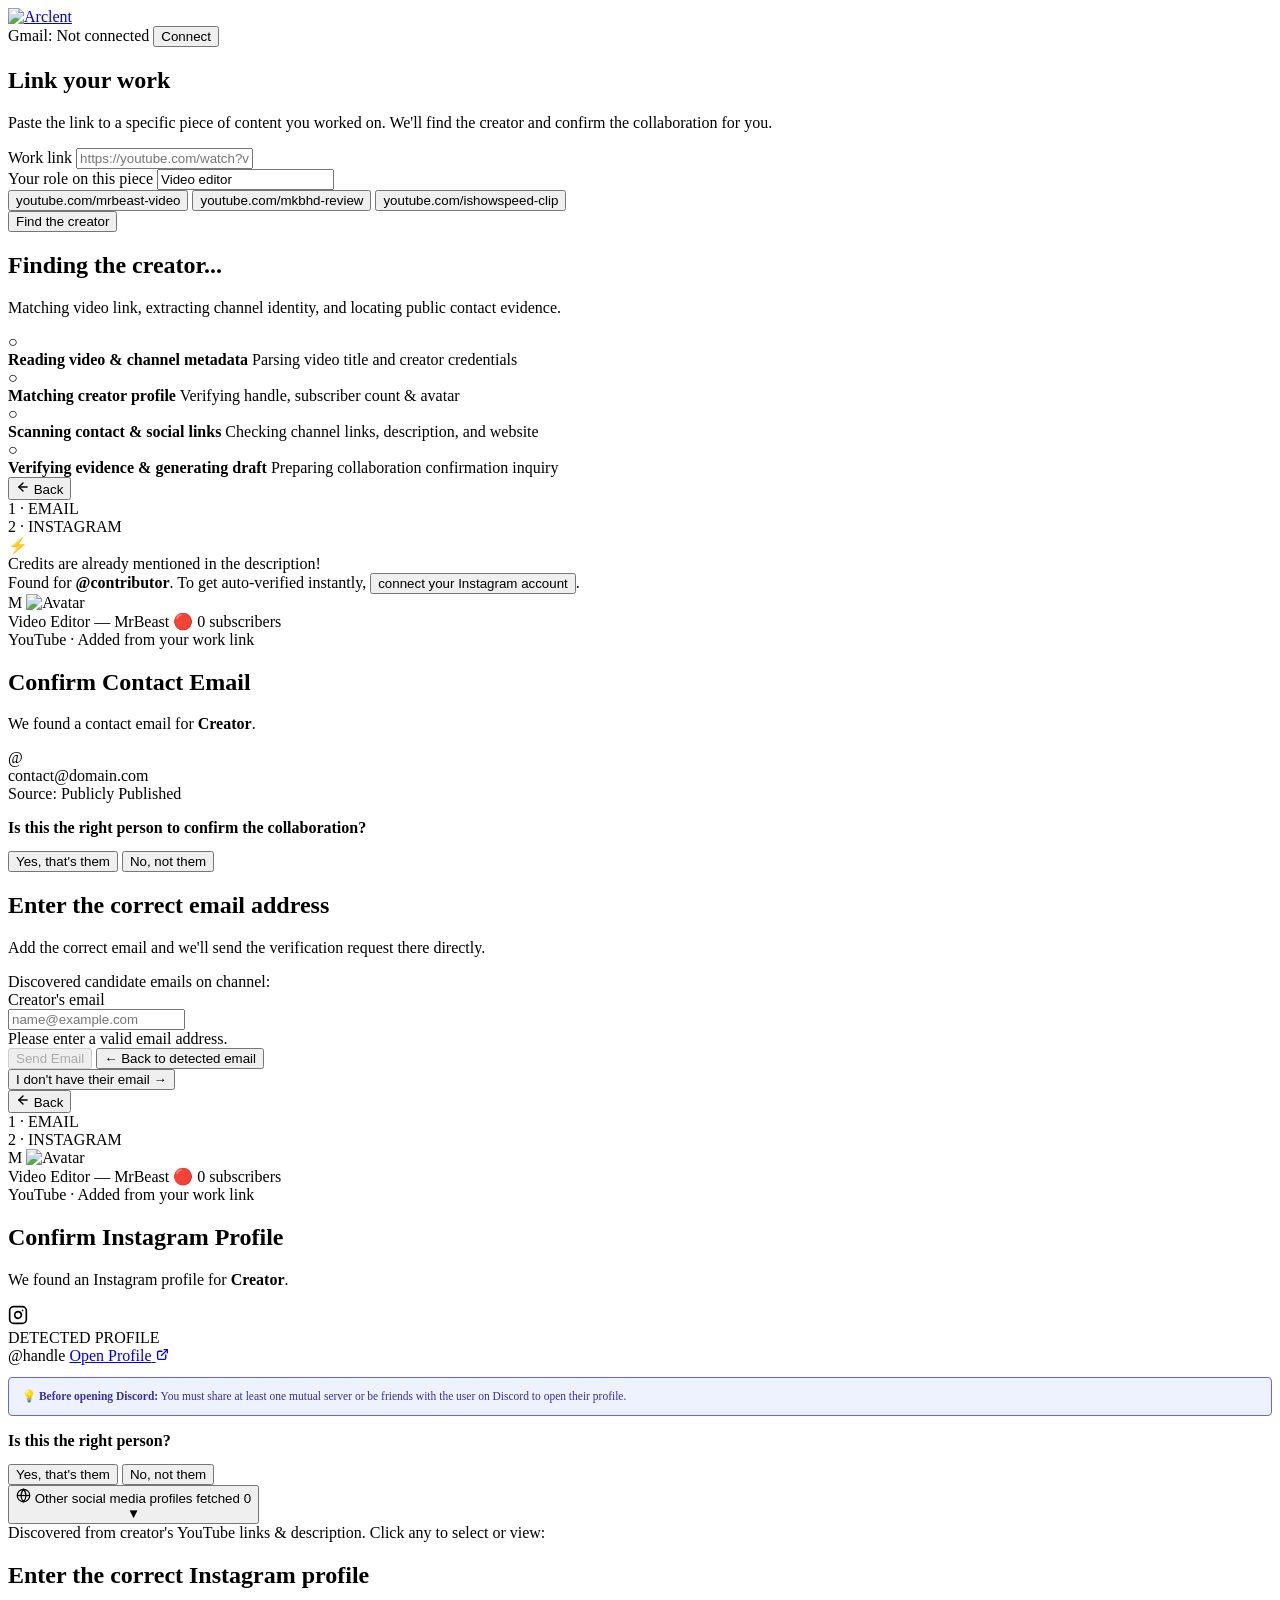
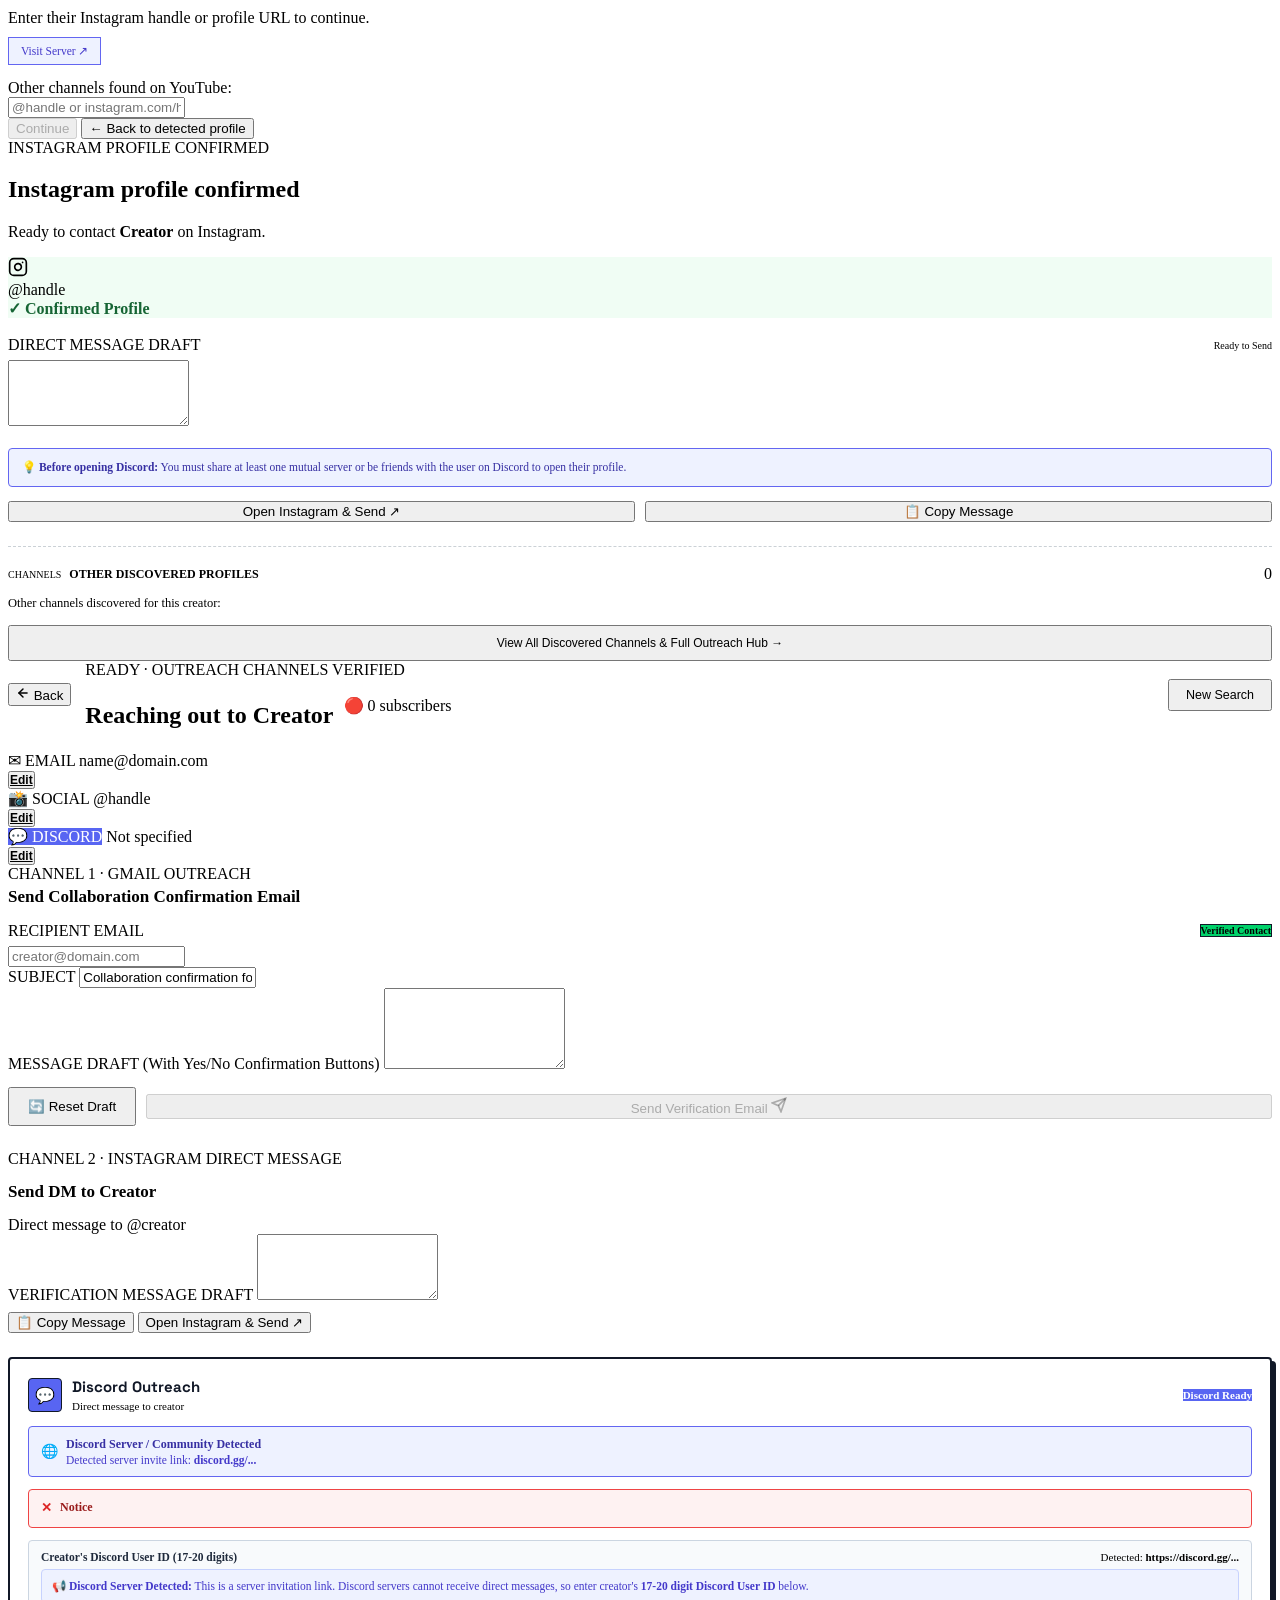
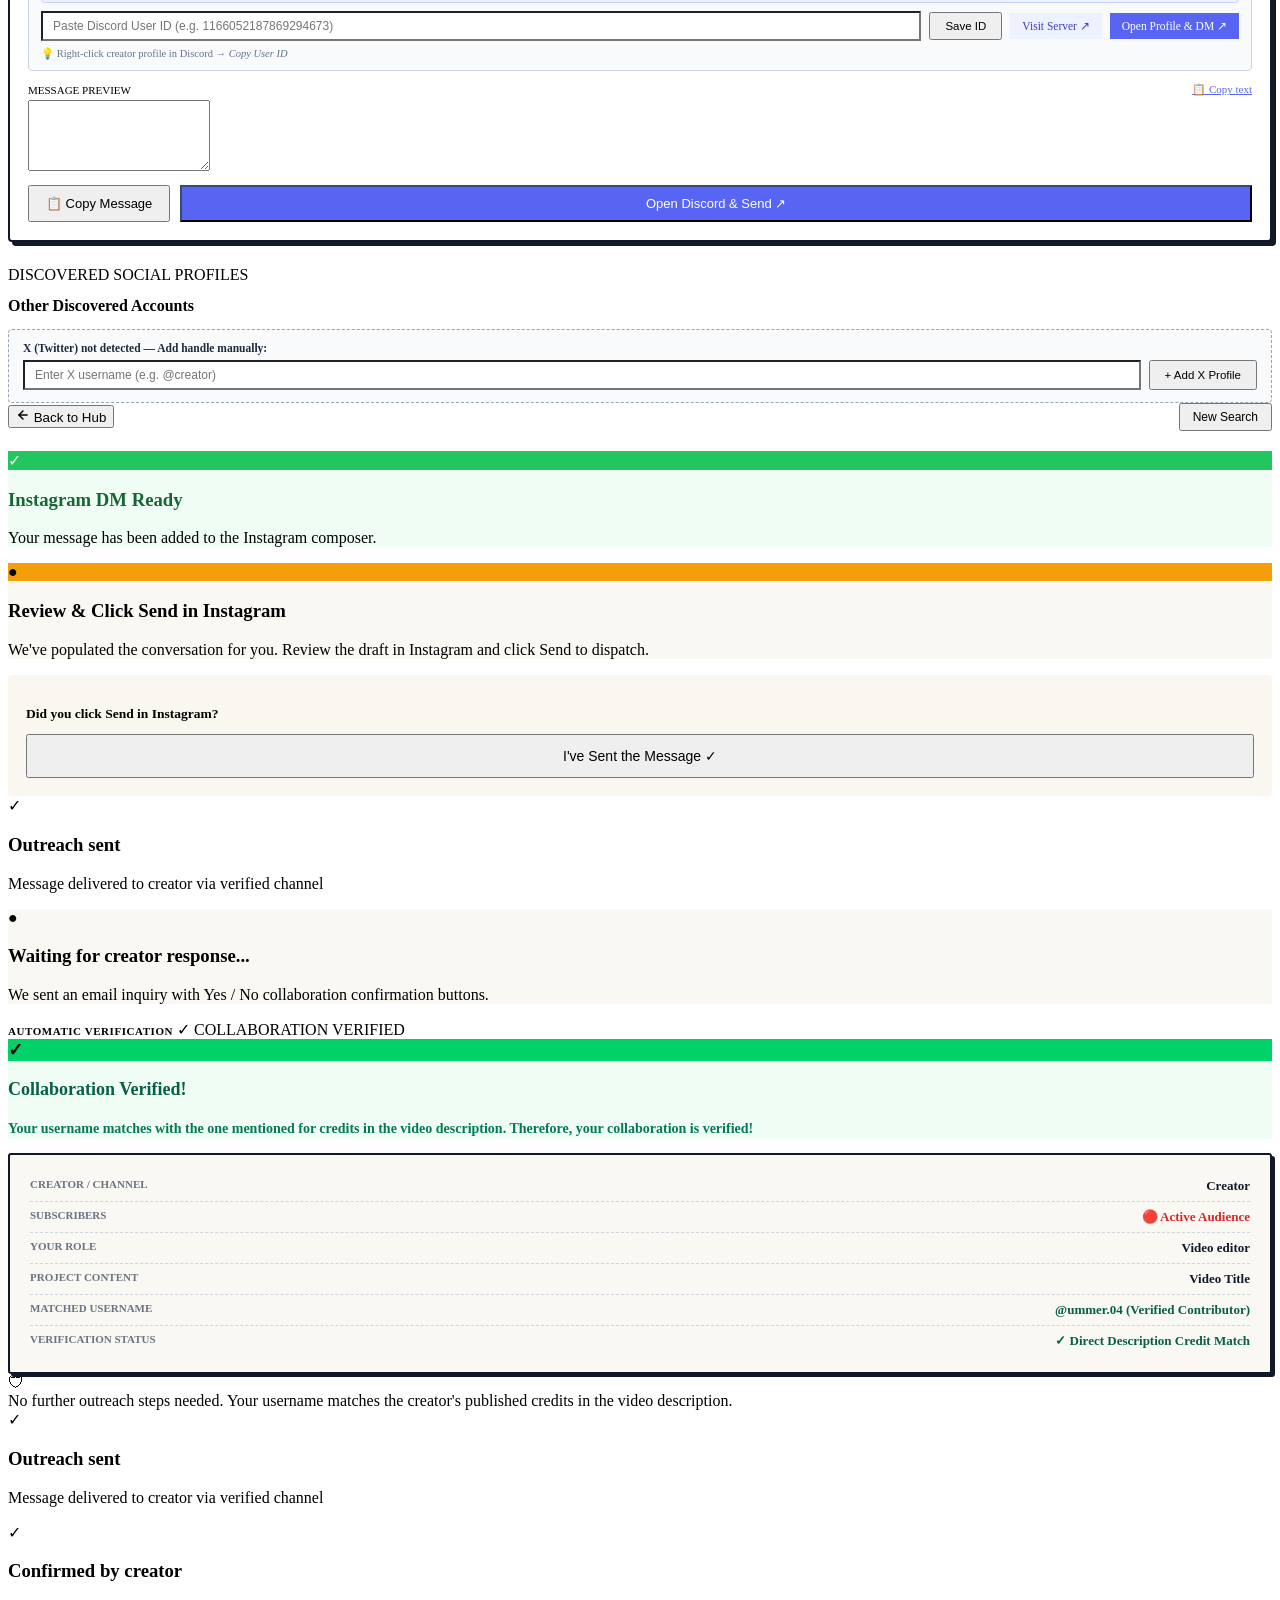
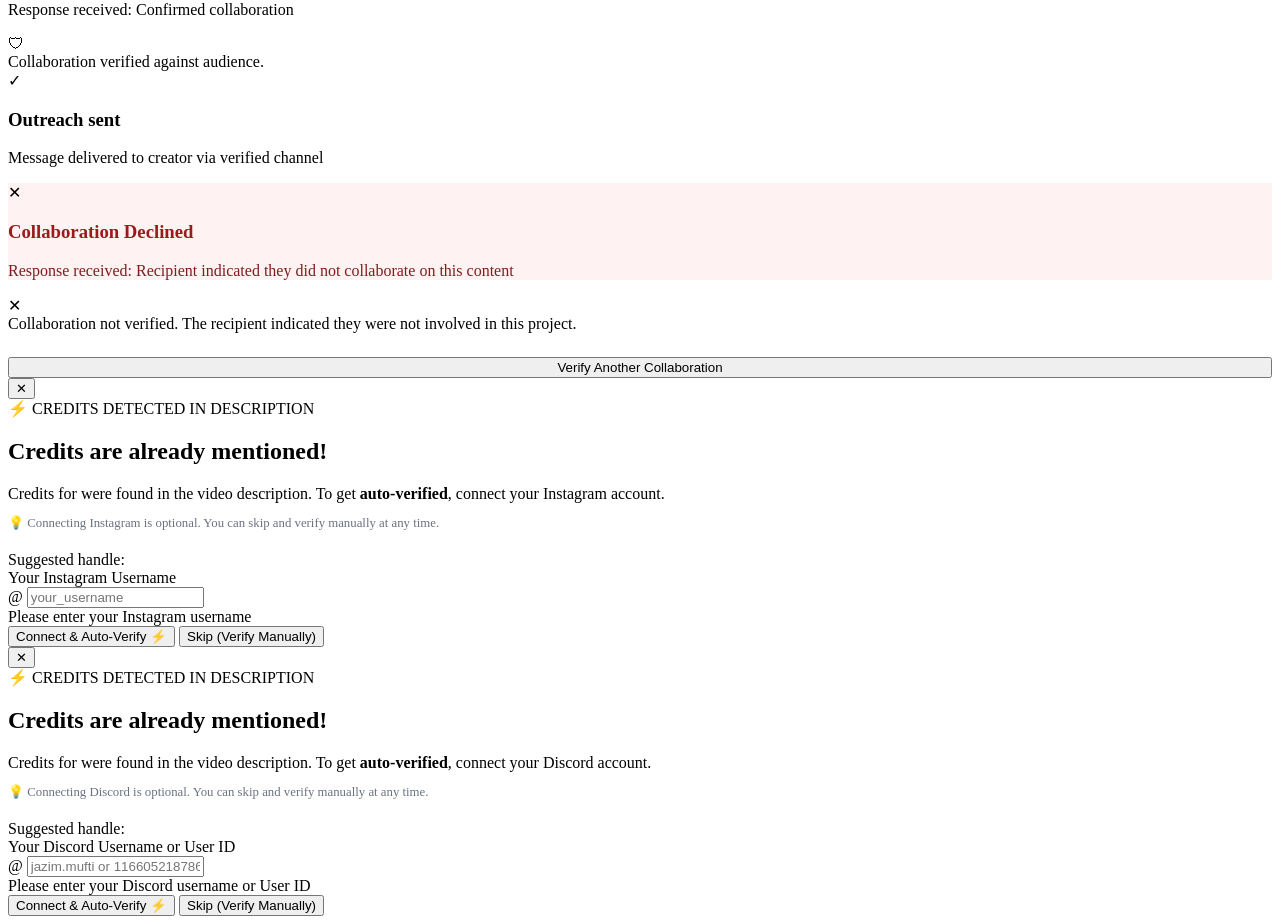
==== frontend/index.html @ 84c88b29 "commit" ====
<!DOCTYPE html>
<html lang="en">
<head>
    <meta charset="UTF-8">
    <meta name="viewport" content="width=device-width, initial-scale=1.0">
    <title>Arclent — Creator Collaboration Verification & Outreach</title>
    <meta name="description" content="Link your work, find the creator, and verify collaboration credentials seamlessly with Arclent.">
    <link rel="icon" href="data:,">
    <link rel="preconnect" href="https://fonts.googleapis.com">
    <link rel="preconnect" href="https://fonts.gstatic.com" crossorigin>
    <link href="https://fonts.googleapis.com/css2?family=JetBrains+Mono:wght@400;500;600;700&family=Plus+Jakarta+Sans:wght@500;600;700;800&family=Space+Grotesk:wght@600;700;800&display=swap" rel="stylesheet">
    <link rel="stylesheet" href="/static/styles.css?v=5.3">
</head>
<body>
    <div class="app-container">
        
        <!-- Header with Logo and 4-Segment Progress Bar -->
        <header class="app-header">
            <div class="brand-group">
                <a href="/" class="brand-logo-link" title="Arclent">
                    <img src="/static/arclent-logo.png?v=2.0" alt="Arclent" class="brand-logo-img" width="120" height="28">
                </a>
            </div>

            <!-- Gmail Status Pill and 4-Segment Progress Indicator -->
            <div class="header-right-group">
                <div id="gmail-status-pill" class="status-pill status-disconnected" title="Connected Gmail Account">
                    <span class="status-dot"></span>
                    <span id="gmail-status-text">Gmail: Not connected</span>
                    <button id="header-connect-btn" class="btn-micro">Connect</button>
                    <button id="header-disconnect-btn" class="btn-micro btn-micro-danger" style="display: none;">Disconnect</button>
                </div>

                <div class="progress-segments" aria-label="Step Progress">
                    <div class="seg-bar active" id="prog-seg-1"></div>
                    <div class="seg-bar" id="prog-seg-2"></div>
                    <div class="seg-bar" id="prog-seg-3"></div>
                    <div class="seg-bar" id="prog-seg-4"></div>
                </div>
            </div>
        </header>

        <!-- Main Content Area -->
        <main class="main-content">
            
            <!-- ================================================================
                 SCREEN 1: Link your work (Matches Screenshot 1)
                 ================================================================ -->
            <section id="screen-input" class="retro-card active">
                <h1 class="card-main-heading">Link your work</h1>
                <p class="card-main-subtext">
                    Paste the link to a specific piece of content you worked on. We'll find the creator and confirm the collaboration for you.
                </p>

                <form id="discovery-form" class="work-link-form">
                    <div class="form-group">
                        <label for="youtube-url-input" class="retro-label font-mono">Work link</label>
                        <input 
                            type="text" 
                            id="youtube-url-input" 
                            name="youtube_url" 
                            class="retro-input font-mono" 
                            placeholder="https://youtube.com/watch?v=..." 
                            required
                            autocomplete="off"
                        >
                    </div>

                    <div class="form-group">
                        <label for="user-role-input" class="retro-label font-mono">Your role on this piece</label>
                        <input 
                            type="text" 
                            id="user-role-input" 
                            name="user_role" 
                            class="retro-input" 
                            placeholder="e.g. Editor, thumbnail designer"
                            value="Video editor"
                            autocomplete="off"
                        >
                    </div>

                    <div class="sample-chips-row">
                        <button type="button" class="retro-chip-btn font-mono" data-url="https://www.youtube.com/watch?v=0e3GPea1Tyg" data-role="Video editor">youtube.com/mrbeast-video</button>
                        <button type="button" class="retro-chip-btn font-mono" data-url="https://www.youtube.com/watch?v=XzWzKzT62p0" data-role="Thumbnail designer">youtube.com/mkbhd-review</button>
                        <button type="button" class="retro-chip-btn font-mono" data-url="https://www.youtube.com/watch?v=dQw4w9WgXcQ" data-role="Editor">youtube.com/ishowspeed-clip</button>
                    </div>

                    <div class="action-submit-wrapper">
                        <button type="submit" id="find-creator-btn" class="btn-retro-green">
                            <span>Find the creator</span>
                        </button>
                    </div>
                </form>
            </section>


            <!-- ================================================================
                 SCREEN 2: Analyzing Stepper
                 ================================================================ -->
            <section id="screen-analyzing" class="retro-card hidden">
                <div class="analyzing-header-row">
                    <h2 class="card-main-heading">Finding the creator...</h2>
                    <div class="analyzing-spinner"></div>
                </div>
                <p class="card-main-subtext">
                    Matching video link, extracting channel identity, and locating public contact evidence.
                </p>

                <div class="progress-stepper">
                    <div class="progress-step-item" id="prog-step-1">
                        <div class="step-indicator"><span class="step-icon">○</span></div>
                        <div class="step-content">
                            <strong>Reading video & channel metadata</strong>
                            <span class="step-detail">Parsing video title and creator credentials</span>
                        </div>
                    </div>

                    <div class="progress-step-item" id="prog-step-2">
                        <div class="step-indicator"><span class="step-icon">○</span></div>
                        <div class="step-content">
                            <strong>Matching creator profile</strong>
                            <span class="step-detail">Verifying handle, subscriber count & avatar</span>
                        </div>
                    </div>

                    <div class="progress-step-item" id="prog-step-3">
                        <div class="step-indicator"><span class="step-icon">○</span></div>
                        <div class="step-content">
                            <strong>Scanning contact & social links</strong>
                            <span class="step-detail">Checking channel links, description, and website</span>
                        </div>
                    </div>

                    <div class="progress-step-item" id="prog-step-4">
                        <div class="step-indicator"><span class="step-icon">○</span></div>
                        <div class="step-content">
                            <strong>Verifying evidence & generating draft</strong>
                            <span class="step-detail">Preparing collaboration confirmation inquiry</span>
                        </div>
                    </div>
                </div>
            </section>


            <!-- ================================================================
                 SCREEN 3: STEP 1 · EMAIL VERIFICATION
                 ================================================================ -->
            <section id="screen-verify-email" class="retro-card hidden">
                <!-- Step Navigation Indicator with Integrated Back button -->
                <div class="card-top-nav">
                    <button type="button" class="btn-retro-back" id="btn-back-email" title="Back to Link your work">
                        <svg width="14" height="14" viewBox="0 0 24 24" fill="none" stroke="currentColor" stroke-width="2.5" stroke-linecap="round" stroke-linejoin="round"><line x1="19" y1="12" x2="5" y2="12"></line><polyline points="12 19 5 12 12 5"></polyline></svg>
                        <span>Back</span>
                    </button>
                    <div class="steps-nav">
                        <div class="step-pill active" id="email-step-pill">1 · EMAIL</div>
                        <div class="step-pill" id="ig-step-pill-from-email">2 · INSTAGRAM</div>
                    </div>
                </div>

                <!-- Notice Banner: Credits Detected in Description (when unlinked) -->
                <div id="banner-credits-detected" class="notice-banner-credits hidden">
                    <div class="notice-banner-icon">⚡</div>
                    <div class="notice-banner-content">
                        <div class="notice-banner-title">Credits are already mentioned in the description!</div>
                        <div class="notice-banner-sub">
                            Found for <strong id="banner-credits-handles">@contributor</strong>. To get auto-verified instantly, 
                            <button type="button" id="btn-banner-connect-ig" class="notice-banner-btn-link">connect your Instagram account</button>.
                        </div>
                    </div>
                </div>

                <!-- Dynamic Creator Meta Inset -->
                <div class="content-card" id="email-step-content-card">
                    <div class="content-thumb" id="email-creator-thumb">
                        <span id="email-creator-initial">M</span>
                        <img id="email-creator-avatar" src="" alt="Avatar" class="hidden">
                    </div>
                    <div class="content-meta">
                        <div class="content-meta-top-row">
                            <span class="role" id="email-step-creator-role">Video Editor — MrBeast</span>
                            <span class="creator-subs-tag font-mono" id="email-step-creator-subs">🔴 0 subscribers</span>
                        </div>
                        <div class="platform" id="email-step-creator-platform">YouTube · Added from your work link</div>
                    </div>
                </div>

                <!-- State A: Real Email Discovered -->
                <div id="email-found-view">
                    <h1 class="card-main-heading" id="email-step-heading">Confirm Contact Email</h1>
                    <p class="body-copy" id="email-step-subheading">
                        We found a contact email for <strong id="email-found-creator-name">Creator</strong>.
                    </p>

                    <div class="lookup-row">
                        <div class="lookup-icon">@</div>
                        <div class="lookup-value-col">
                            <div class="lookup-value" id="email-found-address">contact@domain.com</div>
                            <span class="lookup-subtext" id="email-found-source-tag">Source: Publicly Published</span>
                        </div>
                    </div>

                    <p class="body-copy" style="margin-bottom: 14px; font-weight: 600;">
                        Is this the right person to confirm the collaboration?
                    </p>

                    <div class="btn-row">
                        <button type="button" id="btn-email-confirm-yes" class="btn-primary">
                            <span>Yes, that's them</span>
                        </button>
                        <button type="button" id="btn-email-confirm-no" class="btn-secondary">
                            <span>No, not them</span>
                        </button>
                    </div>
                </div>

                <!-- State B: Fallback / Manual Email Input -->
                <div id="email-fallback-view" class="hidden">
                    <h1 class="card-main-heading">Enter the correct email address</h1>
                    <p class="body-copy" id="email-fallback-desc">
                        Add the correct email and we'll send the verification request there directly.
                    </p>

                    <!-- Discovered Candidate suggestions if any -->
                    <div id="email-candidate-chips-wrapper" class="helper-chips-group hidden">
                        <span class="helper-label">Discovered candidate emails on channel:</span>
                        <div id="email-candidate-chips-row" class="helper-chips-row"></div>
                    </div>

                    <form id="email-manual-entry-form">
                        <div class="form-group">
                            <label for="email-manual-entry-input" class="retro-label font-mono">Creator's email</label>
                            <div class="input-wrapper">
                                <input 
                                    type="email" 
                                    id="email-manual-entry-input" 
                                    class="retro-input font-mono" 
                                    placeholder="name@example.com"
                                    autocomplete="off"
                                >
                                <span id="email-manual-entry-status-icon" class="validation-icon"></span>
                            </div>
                            <span id="email-manual-entry-err-msg" class="input-error-msg hidden">Please enter a valid email address.</span>
                        </div>

                        <div class="btn-row">
                            <button type="submit" id="btn-email-manual-submit" class="btn-primary" disabled>
                                <span>Send Email</span>
                            </button>
                            <button type="button" id="btn-email-fallback-back" class="btn-secondary">
                                <span>← Back to detected email</span>
                            </button>
                        </div>
                        <button type="button" id="btn-email-skip-to-ig" class="btn-ghost">
                            I don't have their email →
                        </button>
                    </form>
                </div>
            </section>


            <!-- ================================================================
                 SCREEN 4: STEP 2 · INSTAGRAM VERIFICATION
                 ================================================================ -->
            <section id="screen-verify-instagram" class="retro-card hidden">
                <!-- Step Navigation Indicator with Integrated Back button -->
                <div class="card-top-nav">
                    <button type="button" class="btn-retro-back" id="btn-back-ig" title="Back to Step 1 · Email">
                        <svg width="14" height="14" viewBox="0 0 24 24" fill="none" stroke="currentColor" stroke-width="2.5" stroke-linecap="round" stroke-linejoin="round"><line x1="19" y1="12" x2="5" y2="12"></line><polyline points="12 19 5 12 12 5"></polyline></svg>
                        <span>Back</span>
                    </button>
                    <div class="steps-nav">
                        <div class="step-pill done" id="email-step-pill-from-ig" style="cursor: pointer;" title="Back to Step 1 · Email">1 · EMAIL</div>
                        <div class="step-pill active" id="ig-step-pill">2 · INSTAGRAM</div>
                    </div>
                </div>

                <!-- Dynamic Creator Meta Inset -->
                <div class="content-card" id="ig-step-content-card">
                    <div class="content-thumb" id="ig-creator-thumb">
                        <span id="ig-creator-initial">M</span>
                        <img id="ig-creator-avatar" src="" alt="Avatar" class="hidden">
                    </div>
                    <div class="content-meta">
                        <div class="content-meta-top-row">
                            <span class="role" id="ig-step-creator-role">Video Editor — MrBeast</span>
                            <span class="creator-subs-tag font-mono" id="ig-step-creator-subs">🔴 0 subscribers</span>
                        </div>
                        <div class="platform" id="ig-step-creator-platform">YouTube · Added from your work link</div>
                    </div>
                </div>

                <!-- State A: Real Instagram / Social Discovered -->
                <div id="ig-found-view">
                    <h1 class="card-main-heading" id="ig-step-heading">Confirm Instagram Profile</h1>
                    <p class="body-copy" id="ig-step-subheading">
                        We found an Instagram profile for <strong id="ig-found-creator-name">Creator</strong>.
                    </p>

                    <div class="lookup-row lookup-row-ig" id="ig-discovered-card">
                        <div class="lookup-icon lookup-icon-ig" id="ig-discovered-icon" title="Instagram">
                            <svg width="20" height="20" viewBox="0 0 24 24" fill="none" stroke="currentColor" stroke-width="2" stroke-linecap="round" stroke-linejoin="round">
                                <rect x="2" y="2" width="20" height="20" rx="5" ry="5"></rect>
                                <path d="M16 11.37A4 4 0 1 1 12.63 8 4 4 0 0 1 16 11.37z"></path>
                                <line x1="17.5" y1="6.5" x2="17.51" y2="6.5"></line>
                            </svg>
                        </div>
                        <div class="lookup-value-col">
                            <div class="lookup-header-meta">
                                <span class="lookup-badge font-mono" id="ig-profile-badge">DETECTED PROFILE</span>
                            </div>
                            <div class="lookup-content-row">
                                <span class="lookup-username-stylish" id="ig-found-handle">@handle</span>
                                <a href="#" target="_blank" rel="noopener noreferrer" class="btn-open-profile-pill" id="ig-found-link">
                                    <span>Open Profile</span>
                                    <svg width="13" height="13" viewBox="0 0 24 24" fill="none" stroke="currentColor" stroke-width="2.5" stroke-linecap="round" stroke-linejoin="round"><path d="M18 13v6a2 2 0 0 1-2 2H5a2 2 0 0 1-2-2V8a2 2 0 0 1 2-2h6"></path><polyline points="15 3 21 3 21 9"></polyline><line x1="10" y1="14" x2="21" y2="3"></line></svg>
                                </a>
                            </div>
                        </div>
                    </div>

                    <!-- Discord Mutual Requirement Notice (visible only when platform is Discord) -->
                    <div id="ig-discord-requirement-notice" class="hidden" style="margin: 12px 0 14px; padding: 10px 13px; background: #EEF2FF; border: 1.5px solid #6366F1; border-radius: 4px; font-size: 11.5px; color: #3730A3; line-height: 1.45; text-align: left;">
                        💡 <strong>Before opening Discord:</strong> You must share at least one mutual server or be friends with the user on Discord to open their profile.
                    </div>

                    <p class="body-copy" style="margin-bottom: 14px; font-weight: 600;">
                        Is this the right person?
                    </p>

                    <div class="btn-row">
                        <button type="button" id="btn-ig-confirm-yes" class="btn-primary">
                            <span>Yes, that's them</span>
                        </button>
                        <button type="button" id="btn-ig-confirm-no" class="btn-secondary">
                            <span>No, not them</span>
                        </button>
                    </div>

                    <!-- Option: Other Social Media Profiles Fetched -->
                    <div id="ig-other-socials-section" class="other-socials-accordion">
                        <button type="button" id="btn-toggle-other-socials" class="other-socials-toggle-btn" aria-expanded="false">
                            <div class="toggle-btn-left">
                                <span class="toggle-icon-wrap">
                                    <svg width="15" height="15" viewBox="0 0 24 24" fill="none" stroke="currentColor" stroke-width="2"><circle cx="12" cy="12" r="10"></circle><line x1="2" y1="12" x2="22" y2="12"></line><path d="M12 2a15.3 15.3 0 0 1 4 10 15.3 15.3 0 0 1-4 10 15.3 15.3 0 0 1-4-10 15.3 15.3 0 0 1 4-10z"></path></svg>
                                </span>
                                <span class="toggle-btn-title">Other social media profiles fetched</span>
                                <span class="social-count-pill" id="ig-other-socials-count">0</span>
                            </div>
                            <div class="toggle-btn-right">
                                <span class="toggle-chevron" id="ig-other-socials-chevron">▼</span>
                            </div>
                        </button>
                        <div id="ig-other-socials-content" class="other-socials-content hidden">
                            <div class="other-socials-intro">
                                <span>Discovered from creator's YouTube links & description. Click any to select or view:</span>
                            </div>
                            <div id="ig-other-socials-list" class="other-socials-list">
                                <!-- Dynamically populated other profiles -->
                            </div>
                        </div>
                    </div>
                </div>

                <!-- State B: Fallback / Manual Instagram Input -->
                <div id="ig-fallback-view" class="hidden">
                    <h1 class="card-main-heading" id="ig-fallback-heading">Enter the correct Instagram profile</h1>
                    <p class="body-copy" id="ig-fallback-desc">
                        Enter their Instagram handle or profile URL to continue.
                    </p>

                    <!-- Server Visit Link helper (shown when Discord server invite is detected) -->
                    <div id="ig-server-visit-row" class="hidden" style="margin: -6px 0 14px;">
                        <a id="ig-server-visit-link" href="#" target="_blank" rel="noopener noreferrer" class="btn-secondary" style="padding: 6px 12px; font-size: 11.5px; text-decoration: none; display: inline-flex; align-items: center; gap: 5px; background: #EEF2FF; color: #4338CA; border: 1.5px solid #6366F1;" title="Open server in Discord to look up creator's User ID">
                            <span>Visit Server ↗</span>
                        </a>
                    </div>

                    <!-- Discovered Socials helper chips if any other platforms were found -->
                    <div id="ig-social-chips-wrapper" class="helper-chips-group hidden">
                        <span class="helper-label">Other channels found on YouTube:</span>
                        <div id="ig-social-chips-row" class="helper-chips-row"></div>
                    </div>

                    <form id="ig-manual-entry-form">
                        <div class="form-group">
                            <div class="input-wrapper">
                                <input 
                                    type="text" 
                                    id="ig-manual-entry-input" 
                                    class="retro-input font-mono" 
                                    placeholder="@handle or instagram.com/handle"
                                    autocomplete="off"
                                >
                            </div>
                        </div>

                        <div class="btn-row">
                            <button type="submit" id="btn-ig-manual-submit" class="btn-primary" disabled>
                                <span>Continue</span>
                            </button>
                            <button type="button" id="btn-ig-fallback-back" class="btn-secondary">
                                <span>← Back to detected profile</span>
                            </button>
                        </div>
                    </form>
                </div>

                <!-- State C: Confirmed Instagram Profile & Direct Action -->
                <div id="ig-confirmed-view" class="hidden">
                    <div class="status-badge" id="ig-confirmed-status-badge" style="margin-bottom: 14px;"><span class="dot"></span>INSTAGRAM PROFILE CONFIRMED</div>
                    <h1 class="card-main-heading" id="ig-confirmed-heading">Instagram profile confirmed</h1>
                    <p class="body-copy" id="ig-confirmed-subheading">
                        Ready to contact <strong id="ig-confirmed-creator-name">Creator</strong> on Instagram.
                    </p>

                    <div class="lookup-row lookup-row-confirmed" style="background: #F0FDF4; border-color: #22C55E;">
                        <div class="lookup-icon lookup-icon-ig" id="ig-confirmed-icon" title="Instagram">
                            <svg width="20" height="20" viewBox="0 0 24 24" fill="none" stroke="currentColor" stroke-width="2" stroke-linecap="round" stroke-linejoin="round">
                                <rect x="2" y="2" width="20" height="20" rx="5" ry="5"></rect>
                                <path d="M16 11.37A4 4 0 1 1 12.63 8 4 4 0 0 1 16 11.37z"></path>
                                <line x1="17.5" y1="6.5" x2="17.51" y2="6.5"></line>
                            </svg>
                        </div>
                        <div class="lookup-value-col">
                            <div class="lookup-value font-mono" id="ig-confirmed-handle">@handle</div>
                            <span class="lookup-subtext" style="color: #166534; font-weight: 600;">✓ Confirmed Profile</span>
                        </div>
                    </div>

                    <div class="form-group" style="margin-top: 18px; margin-bottom: 18px;">
                        <div style="display: flex; align-items: center; justify-content: space-between; margin-bottom: 6px;">
                            <label for="ig-confirmed-message-draft" class="retro-label font-mono" style="margin-bottom: 0;">DIRECT MESSAGE DRAFT</label>
                            <span class="badge badge-high font-mono" style="font-size: 10px;">Ready to Send</span>
                        </div>
                        <textarea id="ig-confirmed-message-draft" class="retro-textarea font-mono" rows="4"></textarea>
                    </div>

                    <!-- Discord Mutual Requirement Notice for confirmed view -->
                    <div id="ig-confirmed-discord-notice" class="hidden" style="margin: 12px 0 14px; padding: 10px 13px; background: #EEF2FF; border: 1.5px solid #6366F1; border-radius: 4px; font-size: 11.5px; color: #3730A3; line-height: 1.45; text-align: left;">
                        💡 <strong>Before opening Discord:</strong> You must share at least one mutual server or be friends with the user on Discord to open their profile.
                    </div>

                    <!-- Two primary action options: Open Instagram & Send, and Copy Message -->
                    <div class="btn-row" style="display: flex; gap: 10px;">
                        <button type="button" id="btn-ig-open-send" class="btn-primary" style="flex: 1; justify-content: center;">
                            <span>Open Instagram & Send ↗</span>
                        </button>
                        <button type="button" id="btn-ig-copy-draft-main" class="btn-secondary" style="flex: 1; justify-content: center;">
                            <span id="btn-ig-copy-text">📋 Copy Message</span>
                        </button>
                    </div>

                    <!-- Other Discovered Profiles section directly below -->
                    <div id="ig-confirmed-other-socials-box" class="discovered-profiles-footer-box" style="margin-top: 24px; padding-top: 18px; border-top: 1.5px dashed rgba(51, 71, 91, 0.25);">
                        <div style="display: flex; align-items: center; justify-content: space-between; margin-bottom: 10px;">
                            <div style="display: flex; align-items: center; gap: 8px;">
                                <span class="field-label-tag font-mono" style="font-size: 10px; margin: 0;">CHANNELS</span>
                                <span class="retro-label font-mono" style="margin-bottom: 0; font-size: 12px; font-weight: 700; color: var(--black);">OTHER DISCOVERED PROFILES</span>
                            </div>
                            <span class="social-count-pill" id="ig-confirmed-other-count">0</span>
                        </div>
                        <p class="body-copy" style="font-size: 12.5px; margin-bottom: 12px; color: var(--slate);">
                            Other channels discovered for this creator:
                        </p>
                        <div id="ig-confirmed-other-socials-list" class="other-socials-list" style="margin-bottom: 14px;">
                            <!-- Populated dynamically -->
                        </div>
                        <button type="button" id="btn-ig-to-hub" class="btn-retro-outline" style="width: 100%; justify-content: center; padding: 9px 16px; font-size: 12px;">
                            <span>View All Discovered Channels & Full Outreach Hub →</span>
                        </button>
                    </div>
                </div>
            </section>


            <!-- ================================================================
                 SCREEN 5: OUTREACH & DISPATCH HUB
                 ================================================================ -->
            <section id="screen-outreach-hub" class="retro-card hidden">
                <div class="card-header-bar" style="display: flex; align-items: center; justify-content: space-between; gap: 16px; margin-bottom: 22px; flex-wrap: wrap;">
                    <div style="display: flex; align-items: center; gap: 14px;">
                        <button type="button" class="btn-retro-back" id="btn-back-hub" title="Back">
                            <svg width="14" height="14" viewBox="0 0 24 24" fill="none" stroke="currentColor" stroke-width="2.5" stroke-linecap="round" stroke-linejoin="round"><line x1="19" y1="12" x2="5" y2="12"></line><polyline points="12 19 5 12 12 5"></polyline></svg>
                            <span>Back</span>
                        </button>
                        <div class="header-flow-info">
                            <div class="status-badge" style="margin-bottom: 4px;"><span class="dot"></span>READY · OUTREACH CHANNELS VERIFIED</div>
                            <div style="display: flex; align-items: center; gap: 10px; flex-wrap: wrap;">
                                <h1 class="card-main-heading" id="hub-creator-heading" style="margin-bottom: 0;">Reaching out to Creator</h1>
                                <span class="creator-subs-tag font-mono" id="hub-creator-subs" style="display: inline-flex;">🔴 0 subscribers</span>
                            </div>
                        </div>
                    </div>
                    <button type="button" class="btn-retro-outline reset-workflow-btn" style="padding: 7px 16px; font-size: 12.5px;">New Search</button>
                </div>

                <!-- Verified Channels Summary Box -->
                <div class="outreach-summary-card">
                    <div class="outreach-channel-item" id="hub-summary-email-row">
                        <div class="outreach-channel-label">
                            <span class="channel-type-badge font-mono">✉ EMAIL</span>
                            <span id="hub-summary-email-val" class="outreach-channel-value font-mono">name@domain.com</span>
                        </div>
                        <button type="button" id="hub-edit-email-btn" class="btn-ghost" style="padding: 0; font-size: 12px; font-weight: 700; text-decoration: underline;">Edit</button>
                    </div>
                    <div class="outreach-channel-item" id="hub-summary-ig-row">
                        <div class="outreach-channel-label">
                            <span class="channel-type-badge font-mono" id="hub-summary-social-label">📸 SOCIAL</span>
                            <span id="hub-summary-ig-val" class="outreach-channel-value font-mono">@handle</span>
                        </div>
                        <button type="button" id="hub-edit-ig-btn" class="btn-ghost" style="padding: 0; font-size: 12px; font-weight: 700; text-decoration: underline;">Edit</button>
                    </div>
                    <div class="outreach-channel-item hidden" id="hub-summary-discord-row">
                        <div class="outreach-channel-label">
                            <span class="channel-type-badge font-mono" style="background: #5865F2; color: #FFF;">💬 DISCORD</span>
                            <span id="hub-summary-discord-val" class="outreach-channel-value font-mono">Not specified</span>
                        </div>
                        <button type="button" id="hub-edit-discord-btn" class="btn-ghost" style="padding: 0; font-size: 12px; font-weight: 700; text-decoration: underline;">Edit</button>
                    </div>
                </div>

                <!-- 1. Email Outreach Block (hidden in Discord focus view) -->
                <div id="hub-email-block" class="hub-action-section hidden">
                    <div class="block-title-group" style="margin-bottom: 14px;">
                        <span class="field-label-tag font-mono">CHANNEL 1 · GMAIL OUTREACH</span>
                        <h2 class="sub-heading" style="font-size: 17px; margin-top: 4px; font-weight: 800;">Send Collaboration Confirmation Email</h2>
                    </div>

                    <!-- Email Composer Form -->
                    <form id="workflow-email-form" class="email-composer-form">
                        <div class="form-group">
                            <div style="display: flex; align-items: center; justify-content: space-between; margin-bottom: 6px;">
                                <label for="workflow-email-recipient" class="retro-label font-mono" style="margin-bottom: 0;">RECIPIENT EMAIL</label>
                                <span id="composer-recipient-source-tag" class="badge badge-high" style="font-size: 10px; background: #00D26A; color: #000; border: 1.5px solid #111827; font-weight: 700;">Verified Contact</span>
                            </div>
                            <input type="email" id="workflow-email-recipient" class="retro-input font-mono" required placeholder="creator@domain.com">
                        </div>

                        <div class="form-group">
                            <label for="workflow-email-subject" class="retro-label font-mono">SUBJECT</label>
                            <input type="text" id="workflow-email-subject" class="retro-input" required value="Collaboration confirmation for video">
                        </div>

                        <div class="form-group">
                            <label for="workflow-email-body" class="retro-label font-mono">MESSAGE DRAFT (With Yes/No Confirmation Buttons)</label>
                            <textarea id="workflow-email-body" class="retro-textarea font-mono" rows="5" required></textarea>
                        </div>

                        <div class="composer-actions" style="display: flex; justify-content: space-between; align-items: center; margin-top: 14px; gap: 10px;">
                            <button type="button" id="regenerate-email-btn" class="btn-secondary" style="flex: 0 0 auto; padding: 10px 18px;">
                                <span>🔄 Reset Draft</span>
                            </button>
                            
                            <div class="send-action-group" style="flex: 1;">
                                <button type="submit" id="workflow-send-email-btn" class="btn-primary" style="width: 100%; justify-content: center;" disabled>
                                    <span>Send Verification Email</span>
                                    <svg width="16" height="16" viewBox="0 0 24 24" fill="none" stroke="currentColor" stroke-width="2.5"><line x1="22" y1="2" x2="11" y2="13"></line><polygon points="22 2 15 22 11 13 2 9 22 2"></polygon></svg>
                                </button>
                            </div>
                        </div>
                    </form>
                </div>

                <!-- 2. Instagram Direct Message Block (hidden in Discord focus view) -->
                <div id="hub-instagram-block" class="hub-action-section hidden" style="margin-top: 24px;">
                    <div class="block-title-group" style="margin-bottom: 12px;">
                        <span class="field-label-tag font-mono">CHANNEL 2 · INSTAGRAM DIRECT MESSAGE</span>
                        <h2 class="sub-heading" style="font-size: 17px;">Send DM to Creator</h2>
                    </div>

                    <div class="dm-preview">
                        <div class="dm-head">
                            <span id="hub-dm-head-handle">Direct message to @creator</span>
                            <span class="badge" style="font-size: 10px; background: rgba(255,255,255,0.2); color: #FFF;">Instagram DM</span>
                        </div>
                        <div class="dm-body">
                            <div class="form-group" style="margin-bottom: 8px;">
                                <label for="insta-message-body" class="retro-label font-mono">VERIFICATION MESSAGE DRAFT</label>
                                <textarea id="insta-message-body" class="retro-textarea font-mono" rows="4"></textarea>
                            </div>
                        </div>
                    </div>

                    <div class="btn-row">
                        <button type="button" id="copy-insta-msg-btn" class="btn-secondary">
                            <span id="copy-insta-btn-text">📋 Copy Message</span>
                        </button>
                        <button type="button" id="open-instagram-btn" class="btn-primary">
                            <span>Open Instagram & Send ↗</span>
                        </button>
                    </div>
                </div>

                <!-- 3. Discord Direct Outreach Block -->
                <div id="hub-discord-block" class="hub-action-section hidden" style="margin-top: 24px; padding: 18px; background: #FFFFFF; border: 2px solid #111827; box-shadow: 4px 4px 0px #111827; border-radius: 4px;">
                    <!-- Header -->
                    <div style="display: flex; align-items: center; justify-content: space-between; margin-bottom: 12px; flex-wrap: wrap; gap: 8px;">
                        <div style="display: flex; align-items: center; gap: 10px;">
                            <div style="width: 32px; height: 32px; border-radius: 4px; background: #5865F2; display: flex; align-items: center; justify-content: center; color: #FFF; font-weight: 800; font-size: 16px; border: 1.5px solid #111827;">
                                💬
                            </div>
                            <div>
                                <h3 style="font-family: 'Space Grotesk', sans-serif; font-size: 15px; font-weight: 800; margin: 0; color: #111827;">Discord Outreach</h3>
                                <span id="hub-discord-head-handle" class="font-mono" style="font-size: 11px; color: var(--text-muted);">Direct message to creator</span>
                            </div>
                        </div>
                        <span class="badge font-mono" id="discord-status-badge" style="font-size: 11px; font-weight: 700; background: #5865F2; color: #FFF;">Discord Ready</span>
                    </div>

                    <!-- Server Notice Alert (Shown when server invite is discovered instead of user ID) -->
                    <div id="discord-server-alert" class="notice-banner-credits hidden" style="background: #EEF2FF; border: 1.5px solid #6366F1; border-radius: 4px; padding: 10px 12px; margin-bottom: 12px;">
                        <div style="display: flex; gap: 8px; align-items: center;">
                            <span style="font-size: 14px;">🌐</span>
                            <div style="flex: 1;">
                                <div style="color: #3730A3; font-weight: 700; font-size: 12px;">Discord Server / Community Detected</div>
                                <div style="color: #4338CA; font-size: 11.5px; margin-top: 2px;" id="discord-server-desc">Detected server invite link: <strong id="discord-server-link-text">discord.gg/...</strong></div>
                            </div>
                        </div>
                    </div>

                    <!-- Compact Error Alert -->
                    <div id="discord-error-alert" class="notice-banner-credits hidden" style="background: #FEF2F2; border: 1.5px solid #EF4444; border-radius: 4px; padding: 10px 12px; margin-bottom: 12px;">
                        <div style="display: flex; gap: 8px; align-items: flex-start;">
                            <span style="color: #DC2626; font-weight: 800; font-size: 13px;">✕</span>
                            <div>
                                <div style="color: #991B1B; font-weight: 700; font-size: 12px;" id="discord-error-title">Notice</div>
                                <div style="color: #B91C1C; font-size: 11.5px; margin-top: 2px;" id="discord-error-message"></div>
                            </div>
                        </div>
                    </div>

                    <!-- Streamlined User ID Field (Shown when ID is needed or Server Detected) -->
                    <div id="discord-identification-banner" class="hidden" style="background: #F8FAFC; border: 1.5px solid #CBD5E1; border-radius: 4px; padding: 10px 12px; margin-bottom: 12px;">
                        <div style="display: flex; justify-content: space-between; align-items: center; margin-bottom: 6px; flex-wrap: wrap; gap: 4px;">
                            <span style="font-size: 11.5px; font-weight: 700; color: #1E293B;" id="discord-id-banner-title">Creator's Discord User ID (17-20 digits)</span>
                            <span style="font-size: 11px; color: var(--text-muted);" id="discord-found-details">Detected: <strong id="discord-discovered-target">https://discord.gg/...</strong></span>
                        </div>
                        <div id="discord-server-explanation" class="hidden" style="font-size: 11.5px; color: #4338CA; background: #EEF2FF; border: 1px solid #C7D2FE; border-radius: 4px; padding: 8px 10px; margin-bottom: 8px; line-height: 1.45;">
                            📢 <strong>Discord Server Detected:</strong> This is a server invitation link. Discord servers cannot receive direct messages, so enter creator's <strong>17-20 digit Discord User ID</strong> below.
                        </div>
                        <div style="display: flex; gap: 8px; align-items: center; flex-wrap: wrap;">
                            <input type="text" id="discord-user-id-input" class="retro-input font-mono" placeholder="Paste Discord User ID (e.g. 1166052187869294673)" style="flex: 1; min-width: 200px; font-size: 12px; padding: 6px 10px; background: #FFFFFF;">
                            <button type="button" id="btn-discord-set-id" class="btn-secondary" style="padding: 6px 14px; font-size: 11.5px; white-space: nowrap;">
                                <span>Save ID</span>
                            </button>
                            <a id="btn-discord-visit-server" href="#" target="_blank" rel="noopener noreferrer" class="btn-secondary hidden" style="padding: 6px 12px; font-size: 11.5px; white-space: nowrap; text-decoration: none; display: inline-flex; align-items: center; gap: 4px; background: #EEF2FF; color: #4338CA; border-color: #6366F1;" title="Open detected server in Discord to look up creator's User ID">
                                <span>Visit Server ↗</span>
                            </a>
                            <a id="btn-discord-open-profile-direct" href="#" target="_blank" rel="noopener noreferrer" class="btn-secondary hidden" style="padding: 6px 12px; font-size: 11.5px; white-space: nowrap; text-decoration: none; display: inline-flex; align-items: center; gap: 4px; background: #5865F2; color: #FFF; border-color: #111827;">
                                <span>Open Profile & DM ↗</span>
                            </a>
                        </div>
                        <div class="font-mono" style="font-size: 10.5px; color: #64748B; margin-top: 6px;" id="discord-id-tip">
                            💡 Right-click creator profile in Discord &rarr; <em>Copy User ID</em>
                        </div>
                    </div>

                    <!-- Message Preview -->
                    <div class="form-group" style="margin-bottom: 10px;">
                        <div style="display: flex; justify-content: space-between; align-items: center; margin-bottom: 4px;">
                            <label for="discord-message-body" class="retro-label font-mono" style="font-size: 11px; color: var(--text-muted); margin: 0;">MESSAGE PREVIEW</label>
                            <button type="button" id="btn-copy-discord-msg" style="background: none; border: none; font-family: var(--font-mono); font-size: 11px; color: #5865F2; cursor: pointer; text-decoration: underline; padding: 0;">
                                <span id="btn-copy-discord-text">📋 Copy text</span>
                            </button>
                        </div>
                        <textarea id="discord-message-body" class="retro-textarea font-mono" rows="3" style="font-size: 12px; line-height: 1.45; padding: 8px 10px;"></textarea>
                    </div>

                    <!-- Action Buttons -->
                    <div class="btn-row" style="display: flex; gap: 10px;">
                        <button type="button" id="btn-copy-discord-draft-btn" class="btn-secondary" style="flex: 0 0 auto; padding: 9px 16px; font-size: 13px;">
                            <span>📋 Copy Message</span>
                        </button>
                        <button type="button" id="btn-send-discord-bot" class="btn-primary" style="flex: 1; justify-content: center; padding: 9px; font-size: 13px; background: #5865F2; border-color: #111827; color: #FFF;">
                            <span id="btn-send-discord-text">Open Discord & Send ↗</span>
                        </button>
                    </div>
                </div>

                <!-- 3. Other Social Profiles Grid -->
                <div id="hub-other-socials-block" class="hub-action-section" style="margin-top: 24px;">
                    <div class="block-title-group" style="margin-bottom: 12px;">
                        <span class="field-label-tag font-mono">DISCOVERED SOCIAL PROFILES</span>
                        <h2 class="sub-heading" style="font-size: 16px;">Other Discovered Accounts</h2>
                    </div>
                    <div id="hub-socials-grid" class="social-cards-grid"></div>

                    <!-- Manual X Entry if X not discovered -->
                    <div id="manual-x-container" class="hidden" style="margin-top: 14px; background: #F8FAFC; border: 1.5px dashed #94A3B8; border-radius: 4px; padding: 12px 14px;">
                        <div style="display: flex; justify-content: space-between; align-items: center; margin-bottom: 6px;">
                            <span style="font-size: 11.5px; font-weight: 700; color: #1E293B;">X (Twitter) not detected — Add handle manually:</span>
                        </div>
                        <div style="display: flex; gap: 8px;">
                            <input type="text" id="manual-x-input" class="retro-input font-mono" placeholder="Enter X username (e.g. @creator)" style="flex: 1; font-size: 12px; padding: 6px 10px; background: #FFFFFF;">
                            <button type="button" id="btn-add-x-manual" class="btn-secondary" style="padding: 6px 14px; font-size: 11.5px; white-space: nowrap;">
                                <span>+ Add X Profile</span>
                            </button>
                        </div>
                    </div>
                </div>
            </section>


            <!-- ================================================================
                 SCREEN 5: Delivery & Creator Verification Status
                 ================================================================ -->
            <section id="screen-delivery-success" class="retro-card result-success-card hidden">
                <div class="delivery-header-row" id="delivery-header-row" style="display: flex; align-items: center; justify-content: space-between; margin-bottom: 20px;">
                    <button type="button" class="btn-retro-back hidden" id="btn-back-delivery" title="Back to Outreach Hub">
                        <svg width="14" height="14" viewBox="0 0 24 24" fill="none" stroke="currentColor" stroke-width="2.5" stroke-linecap="round" stroke-linejoin="round"><line x1="19" y1="12" x2="5" y2="12"></line><polyline points="12 19 5 12 12 5"></polyline></svg>
                        <span>Back to Hub</span>
                    </button>
                    <button type="button" class="btn-retro-outline reset-workflow-btn" style="padding: 5px 12px; font-size: 12px;">New Search</button>
                </div>

                <!-- State 0: Social DM Ready (waiting for user manual send) -->
                <div id="verification-dm-ready-box" class="verification-status-stack hidden">
                    <div class="verification-step-card" style="background: #F0FDF4; border-color: #22C55E;">
                        <div class="v-step-icon" style="background: #22C55E; color: #FFFFFF;">✓</div>
                        <div class="v-step-content">
                            <h3 class="v-step-title" style="color: #166534;" id="v-dm-ready-title">Instagram DM Ready</h3>
                            <p class="v-step-sub" id="v-dm-ready-sub">Your message has been added to the Instagram composer.</p>
                        </div>
                    </div>

                    <div class="verification-step-card" style="background: #FAF8F2;">
                        <div class="v-step-icon spinner-icon" style="background: #F59E0B; color: #000;">●</div>
                        <div class="v-step-content">
                            <h3 class="v-step-title" id="v-dm-ready-action-title">Review & Click Send in Instagram</h3>
                            <p class="v-step-sub" id="v-dm-ready-guide-text">We've populated the conversation for you. Review the draft in Instagram and click Send to dispatch.</p>
                        </div>
                    </div>

                    <div class="dm-ready-action-card" style="margin-top: 14px; background: #FAF7F0; border: 2px solid var(--border-color); padding: 18px; border-radius: 4px; box-shadow: var(--shadow-btn);">
                        <p class="font-mono" id="v-dm-ready-confirm-prompt" style="font-size: 13.5px; font-weight: 700; margin-bottom: 12px; color: var(--text-main);">
                            Did you click Send in Instagram?
                        </p>
                        <button type="button" id="btn-confirm-dm-sent" class="btn-primary" style="width: 100%; justify-content: center; font-size: 14px; padding: 12px 20px;">
                            <span>I've Sent the Message ✓</span>
                        </button>
                    </div>
                </div>

                <!-- State 1: Awaiting Creator Response -->
                <div id="verification-pending-box" class="verification-status-stack">
                    <div class="verification-step-card">
                        <div class="v-step-icon">✓</div>
                        <div class="v-step-content">
                            <h3 class="v-step-title">Outreach sent</h3>
                            <p class="v-step-sub" id="v-pending-recipient-sub">Message delivered to creator via verified channel</p>
                        </div>
                    </div>

                    <div class="verification-step-card" style="background: #FAF8F2;">
                        <div class="v-step-icon spinner-icon">●</div>
                        <div class="v-step-content">
                            <h3 class="v-step-title">Waiting for creator response...</h3>
                            <p class="v-step-sub">We sent an email inquiry with Yes / No collaboration confirmation buttons.</p>
                        </div>
                    </div>
                </div>

                <!-- State: Automatically Verified via Description Match -->
                <div id="verification-auto-verified-box" class="verification-status-stack hidden">
                    <div class="brand-row-verified">
                        <span class="brand-subtext font-mono" style="font-weight: 700; font-size: 11px; letter-spacing: 0.05em; color: var(--text-muted);">AUTOMATIC VERIFICATION</span>
                        <span class="verified-success-badge">✓ COLLABORATION VERIFIED</span>
                    </div>

                    <div class="verification-step-card" style="background: #F0FDF4; border-color: #22C55E;">
                        <div class="v-step-icon" style="background: #00D26A; color: #000; font-size: 18px; font-weight: 800;">✓</div>
                        <div class="v-step-content">
                            <h3 class="v-step-title" style="color: #065F46; font-size: 18px;">Collaboration Verified!</h3>
                            <p class="v-step-sub" id="v-auto-verified-desc" style="color: #047857; font-size: 14px; font-weight: 600; line-height: 1.5;">
                                Your username matches with the one mentioned for credits in the video description. Therefore, your collaboration is verified!
                            </p>
                        </div>
                    </div>

                    <div class="collab-meta-box" style="background: #FAF8F2; border: 2px solid #111827; border-radius: 3px; padding: 16px 20px; box-shadow: 3px 3px 0px #111827;">
                        <div class="meta-row" style="display: flex; justify-content: space-between; padding: 7px 0; border-bottom: 1px dashed #D1D5DB; font-size: 13px;">
                            <span class="meta-label font-mono" style="font-size: 11px; font-weight: 700; color: #6B7280;">CREATOR / CHANNEL</span>
                            <span class="meta-value" id="v-auto-creator-name" style="font-weight: 700; color: #111827;">Creator</span>
                        </div>
                        <div class="meta-row" style="display: flex; justify-content: space-between; padding: 7px 0; border-bottom: 1px dashed #D1D5DB; font-size: 13px;">
                            <span class="meta-label font-mono" style="font-size: 11px; font-weight: 700; color: #6B7280;">SUBSCRIBERS</span>
                            <span class="meta-value font-mono" id="v-auto-creator-subs" style="font-weight: 700; color: #DC2626;">🔴 Active Audience</span>
                        </div>
                        <div class="meta-row" style="display: flex; justify-content: space-between; padding: 7px 0; border-bottom: 1px dashed #D1D5DB; font-size: 13px;">
                            <span class="meta-label font-mono" style="font-size: 11px; font-weight: 700; color: #6B7280;">YOUR ROLE</span>
                            <span class="meta-value" id="v-auto-role-name" style="font-weight: 700; color: #111827;">Video editor</span>
                        </div>
                        <div class="meta-row" style="display: flex; justify-content: space-between; padding: 7px 0; border-bottom: 1px dashed #D1D5DB; font-size: 13px;">
                            <span class="meta-label font-mono" style="font-size: 11px; font-weight: 700; color: #6B7280;">PROJECT CONTENT</span>
                            <span class="meta-value" id="v-auto-video-title" style="font-weight: 700; color: #111827;">Video Title</span>
                        </div>
                        <div class="meta-row" style="display: flex; justify-content: space-between; padding: 7px 0; border-bottom: 1px dashed #D1D5DB; font-size: 13px;">
                            <span class="meta-label font-mono" style="font-size: 11px; font-weight: 700; color: #6B7280;">MATCHED USERNAME</span>
                            <span class="meta-value font-mono" id="v-auto-matched-account-val" style="font-weight: 700; color: #065F46;">@ummer.04 (Verified Contributor)</span>
                        </div>
                        <div class="meta-row" style="display: flex; justify-content: space-between; padding: 7px 0; font-size: 13px;">
                            <span class="meta-label font-mono" style="font-size: 11px; font-weight: 700; color: #6B7280;">VERIFICATION STATUS</span>
                            <span class="meta-value font-mono" style="font-weight: 700; color: #065F46;">✓ Direct Description Credit Match</span>
                        </div>
                    </div>

                    <div class="verification-shield-card">
                        <div class="v-shield-icon">🛡</div>
                        <div class="v-shield-text" id="v-auto-shield-text">
                            No further outreach steps needed. Your username matches the creator's published credits in the video description.
                        </div>
                    </div>
                </div>

                <!-- State 2: Confirmed by Creator (Exact UI matching user prompt) -->
                <div id="verification-success-box" class="verification-status-stack hidden">
                    <!-- Step 1: Outreach sent -->
                    <div class="verification-step-card">
                        <div class="v-step-icon">✓</div>
                        <div class="v-step-content">
                            <h3 class="v-step-title">Outreach sent</h3>
                            <p class="v-step-sub" id="v-success-recipient-sub">Message delivered to creator via verified channel</p>
                        </div>
                    </div>

                    <!-- Step 2: Confirmed by creator -->
                    <div class="verification-step-card">
                        <div class="v-step-icon">✓</div>
                        <div class="v-step-content">
                            <h3 class="v-step-title">Confirmed by creator</h3>
                            <p class="v-step-sub">Response received: Confirmed collaboration</p>
                        </div>
                    </div>

                    <!-- Step 3: Verified Shield Box -->
                    <div class="verification-shield-card">
                        <div class="v-shield-icon">🛡</div>
                        <div class="v-shield-text" id="v-shield-audience-text">
                            Collaboration verified against audience.
                        </div>
                    </div>
                </div>

                <!-- State 3: Declined / Rejected by Creator -->
                <div id="verification-rejected-box" class="verification-status-stack hidden">
                    <!-- Step 1: Outreach sent -->
                    <div class="verification-step-card">
                        <div class="v-step-icon">✓</div>
                        <div class="v-step-content">
                            <h3 class="v-step-title">Outreach sent</h3>
                            <p class="v-step-sub" id="v-rejected-recipient-sub">Message delivered to creator via verified channel</p>
                        </div>
                    </div>

                    <!-- Step 2: Declined by creator -->
                    <div class="verification-step-card" style="background: #FEF2F2; border-color: #EF4444;">
                        <div class="v-step-icon reject-icon">✕</div>
                        <div class="v-step-content">
                            <h3 class="v-step-title" style="color: #991B1B;">Collaboration Declined</h3>
                            <p class="v-step-sub" style="color: #7F1D1D;">Response received: Recipient indicated they did not collaborate on this content</p>
                        </div>
                    </div>

                    <!-- Step 3: Resolution Box -->
                    <div class="verification-rejected-card">
                        <div class="v-rejected-icon">✕</div>
                        <div class="v-rejected-text" id="v-rejected-desc-text">
                            Collaboration not verified. The recipient indicated they were not involved in this project.
                        </div>
                    </div>
                </div>


                <div class="result-actions" style="margin-top: 24px;">
                    <button type="button" class="btn-retro-outline reset-workflow-btn" style="width: 100%;">Verify Another Collaboration</button>
                </div>
            </section>

        </main>

        <!-- Pop-up Modal: Connect Instagram to Auto-Verify -->
        <div id="modal-connect-instagram" class="modal-backdrop hidden">
            <div class="modal-card" role="dialog" aria-modal="true" aria-labelledby="modal-ci-title">
                <button type="button" class="modal-close-btn" id="btn-modal-ci-close" aria-label="Close modal">✕</button>
                
                <div class="modal-badge-row">
                    <span class="modal-badge font-mono">⚡ CREDITS DETECTED IN DESCRIPTION</span>
                </div>

                <h2 class="modal-heading" id="modal-ci-title">Credits are already mentioned!</h2>
                
                <p class="modal-desc" id="modal-ci-desc">
                    Credits for <strong id="modal-detected-handles-list"></strong> were found in the video description. 
                    To get <strong>auto-verified</strong>, connect your Instagram account.
                </p>
                <p class="modal-optional-hint font-mono" style="font-size: 0.8rem; color: #6B7280; margin-top: -0.25rem; margin-bottom: 1.25rem;">
                    💡 Connecting Instagram is optional. You can skip and verify manually at any time.
                </p>

                <!-- Suggested chips -->
                <div id="modal-ci-chips-container" class="modal-chips-container hidden">
                    <span class="modal-chips-label font-mono">Suggested handle:</span>
                    <div id="modal-ci-chips-row" class="modal-chips-row"></div>
                </div>

                <form id="modal-ci-form">
                    <div class="modal-input-group">
                        <label for="modal-ci-input" class="retro-label font-mono">Your Instagram Username</label>
                        <div class="input-wrapper modal-input-wrapper">
                            <span class="input-prefix font-mono">@</span>
                            <input 
                                type="text" 
                                id="modal-ci-input" 
                                class="retro-input font-mono" 
                                placeholder="your_username"
                                autocomplete="off"
                                autocapitalize="none"
                                spellcheck="false"
                            >
                        </div>
                        <span id="modal-ci-err" class="input-error-msg hidden">Please enter your Instagram username</span>
                    </div>

                    <div class="modal-actions-row">
                        <button type="submit" id="btn-modal-ci-submit" class="btn-primary" style="flex: 1;">
                            <span>Connect & Auto-Verify ⚡</span>
                        </button>
                        <button type="button" id="btn-modal-ci-skip" class="btn-secondary">
                            <span>Skip (Verify Manually)</span>
                        </button>
                    </div>
                </form>
            </div>
        </div>

        <!-- Pop-up Modal: Connect Discord to Auto-Verify -->
        <div id="modal-connect-discord" class="modal-backdrop hidden">
            <div class="modal-card" role="dialog" aria-modal="true" aria-labelledby="modal-cd-title">
                <button type="button" class="modal-close-btn" id="btn-modal-cd-close" aria-label="Close modal">✕</button>
                
                <div class="modal-badge-row">
                    <span class="modal-badge font-mono">⚡ CREDITS DETECTED IN DESCRIPTION</span>
                </div>

                <h2 class="modal-heading" id="modal-cd-title">Credits are already mentioned!</h2>
                
                <p class="modal-desc" id="modal-cd-desc">
                    Credits for <strong id="modal-detected-discord-list"></strong> were found in the video description. 
                    To get <strong>auto-verified</strong>, connect your Discord account.
                </p>
                <p class="modal-optional-hint font-mono" style="font-size: 0.8rem; color: #6B7280; margin-top: -0.25rem; margin-bottom: 1.25rem;">
                    💡 Connecting Discord is optional. You can skip and verify manually at any time.
                </p>

                <!-- Suggested chips -->
                <div id="modal-cd-chips-container" class="modal-chips-container hidden">
                    <span class="modal-chips-label font-mono">Suggested handle:</span>
                    <div id="modal-cd-chips-row" class="modal-chips-row"></div>
                </div>

                <form id="modal-cd-form">
                    <div class="modal-input-group">
                        <label for="modal-cd-input" class="retro-label font-mono">Your Discord Username or User ID</label>
                        <div class="input-wrapper modal-input-wrapper">
                            <span class="input-prefix font-mono">@</span>
                            <input 
                                type="text" 
                                id="modal-cd-input" 
                                class="retro-input font-mono" 
                                placeholder="jazim.mufti or 1166052187869294673"
                                autocomplete="off"
                                autocapitalize="none"
                                spellcheck="false"
                            >
                        </div>
                        <span id="modal-cd-err" class="input-error-msg hidden">Please enter your Discord username or User ID</span>
                    </div>

                    <div class="modal-actions-row">
                        <button type="submit" id="btn-modal-cd-submit" class="btn-primary" style="flex: 1;">
                            <span>Connect & Auto-Verify ⚡</span>
                        </button>
                        <button type="button" id="btn-modal-cd-skip" class="btn-secondary">
                            <span>Skip (Verify Manually)</span>
                        </button>
                    </div>
                </form>
            </div>
        </div>

        <!-- Toast Notifications Container -->
        <div id="toast-container" class="toast-container"></div>
    </div>

    <!-- Client Script -->
    <script src="/static/app.js?v=5.5"></script>
</body>
</html>
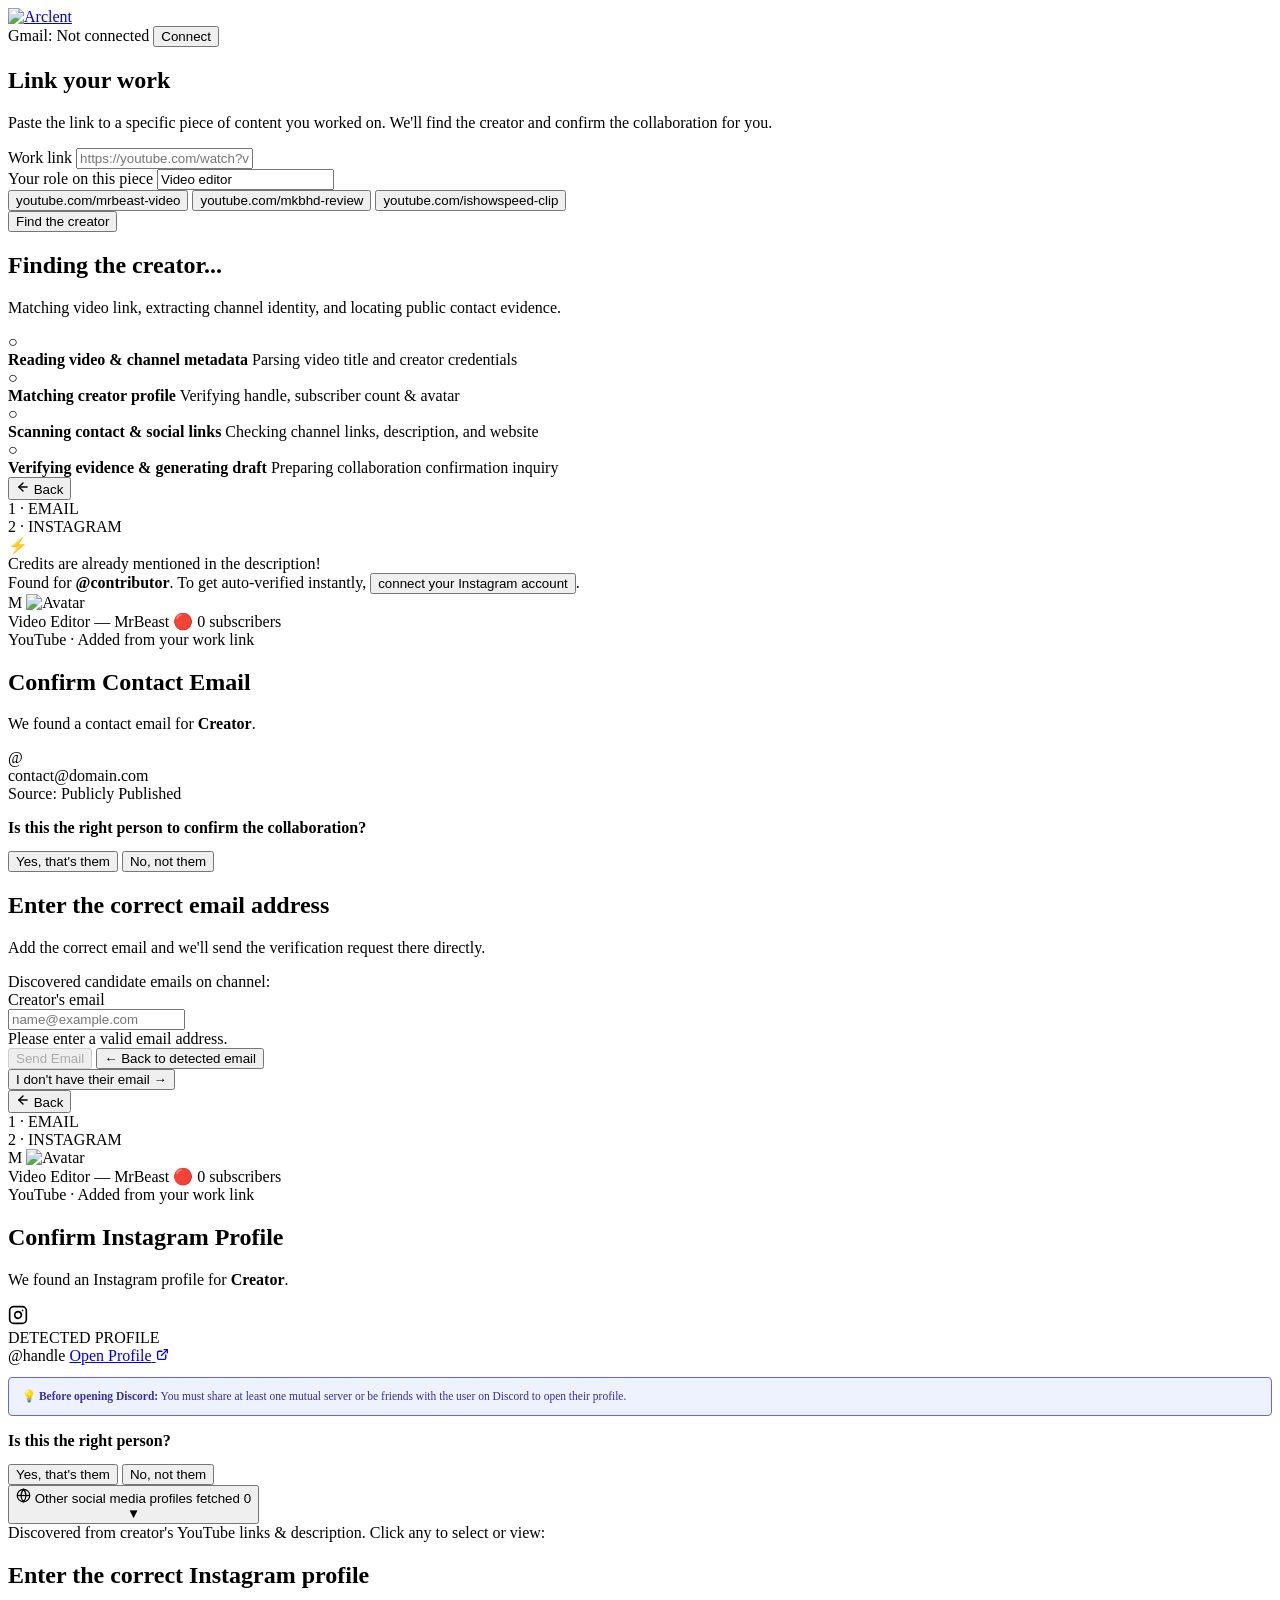
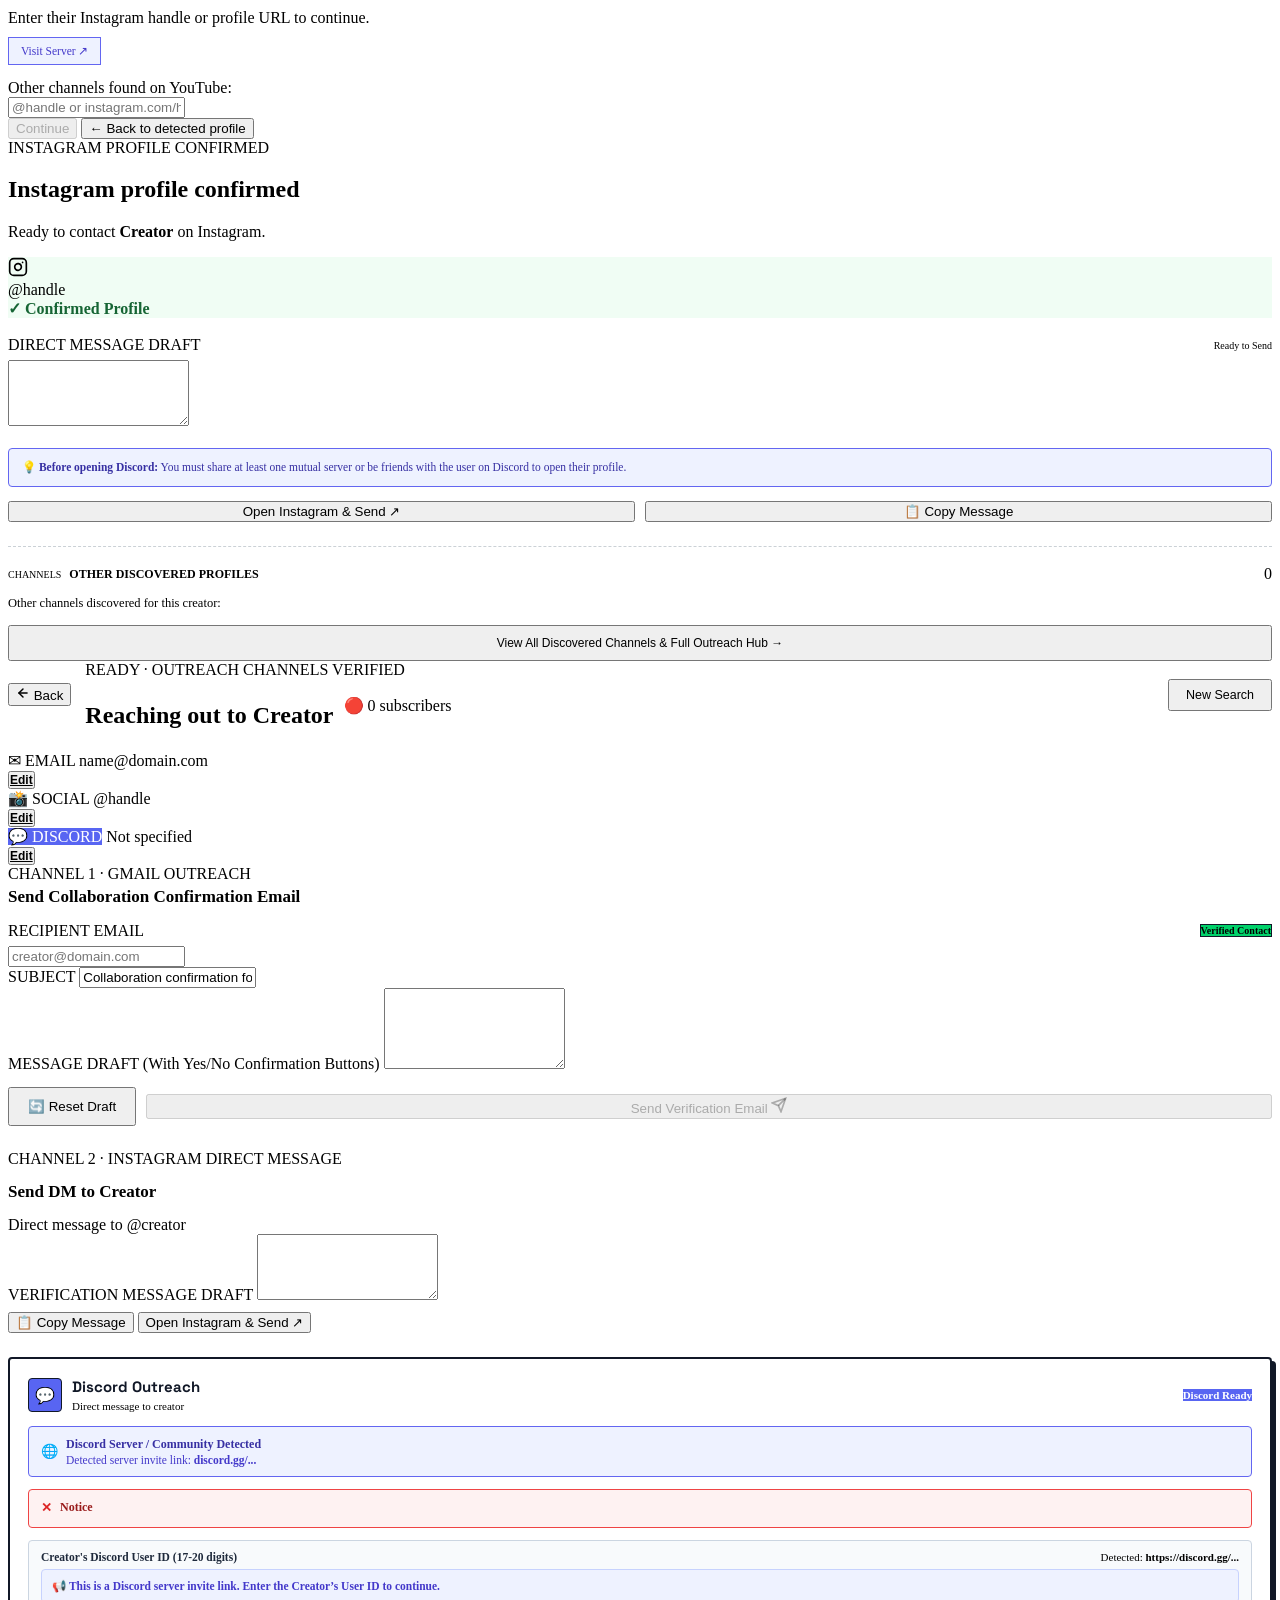
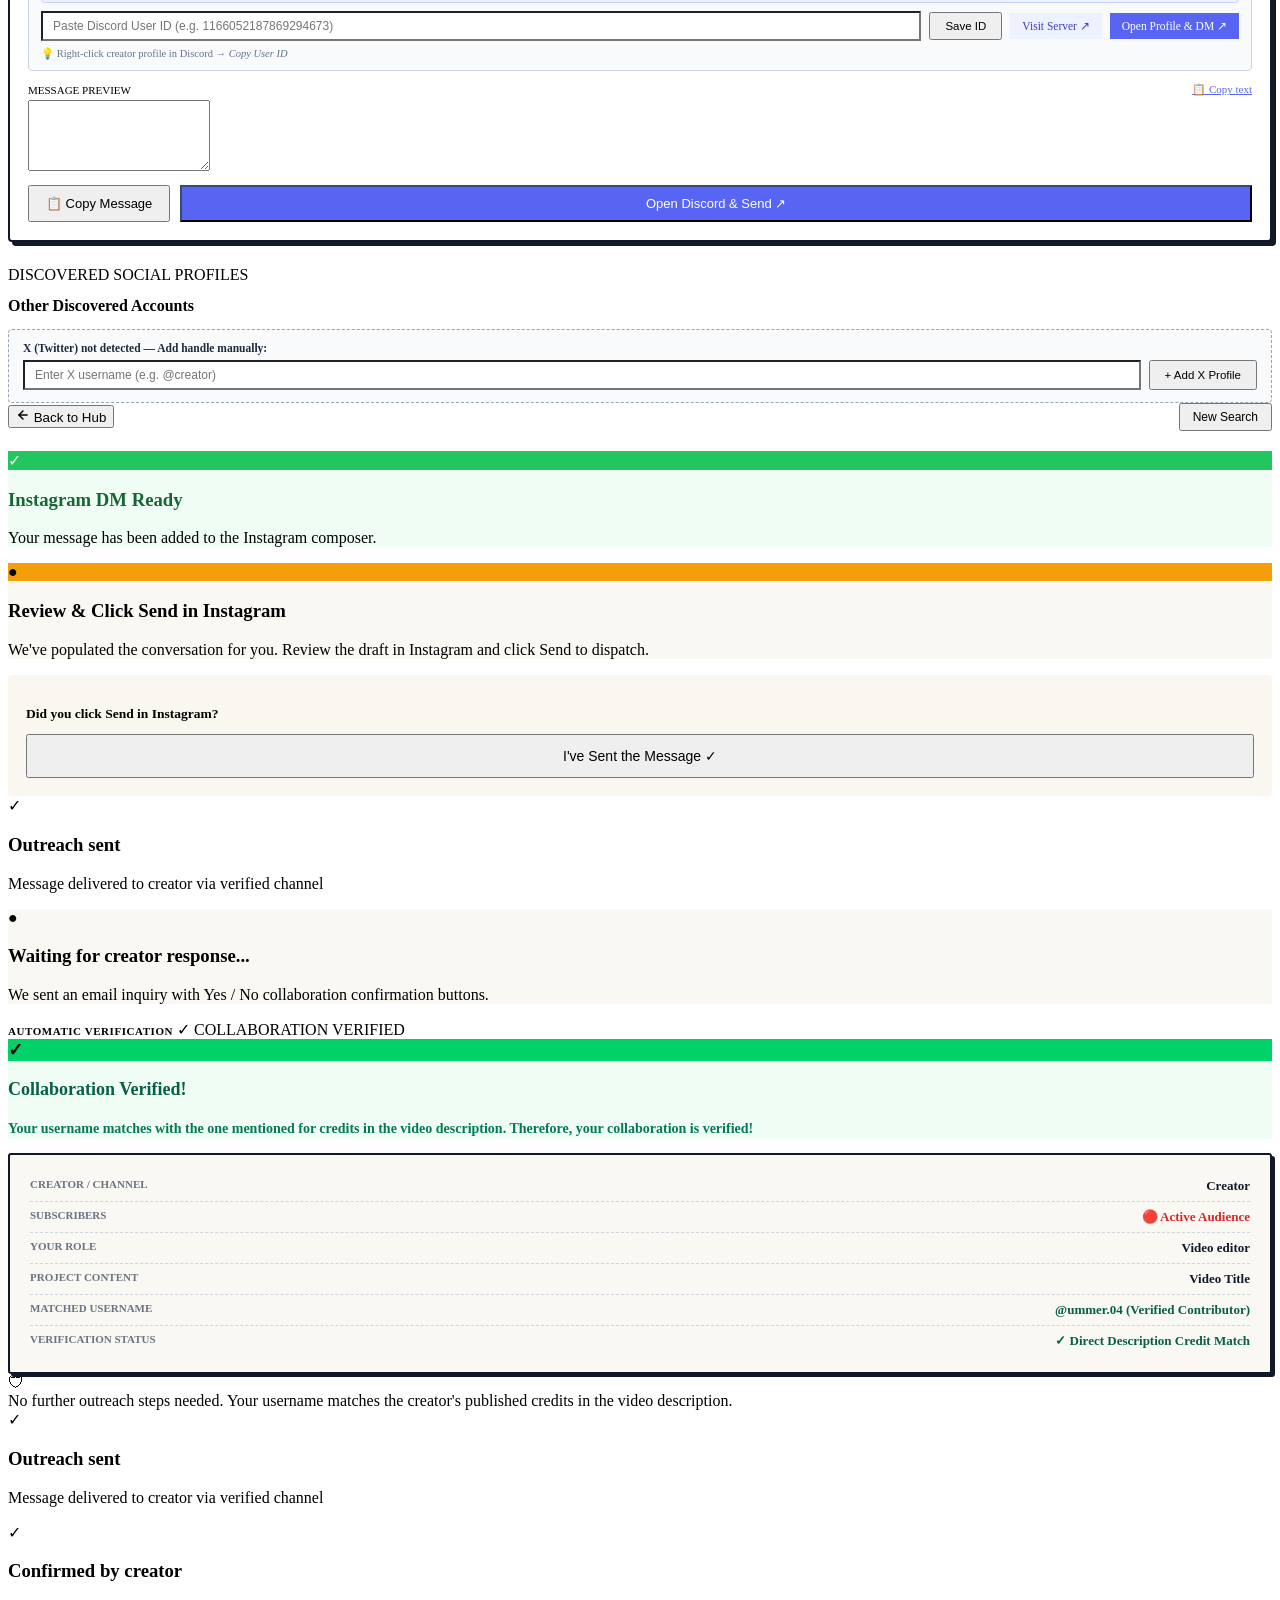
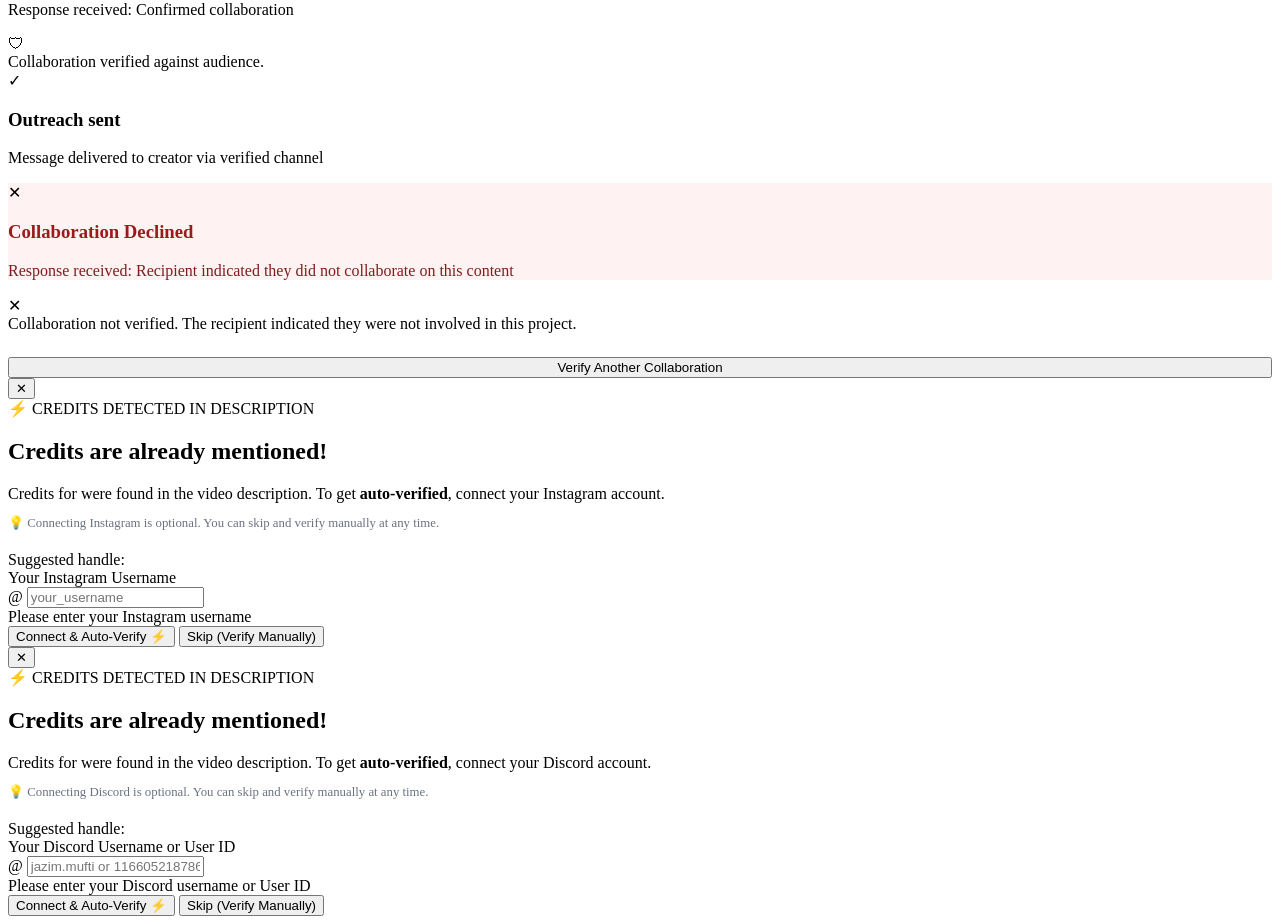
==== commit ee82e1d6: "commit" ====
--- a/frontend/index.html
+++ b/frontend/index.html
@@ -637,7 +637,7 @@
                             <span style="font-size: 11px; color: var(--text-muted);" id="discord-found-details">Detected: <strong id="discord-discovered-target">https://discord.gg/...</strong></span>
                         </div>
                         <div id="discord-server-explanation" class="hidden" style="font-size: 11.5px; color: #4338CA; background: #EEF2FF; border: 1px solid #C7D2FE; border-radius: 4px; padding: 8px 10px; margin-bottom: 8px; line-height: 1.45;">
-                            📢 <strong>Discord Server Detected:</strong> This is a server invitation link. Discord servers cannot receive direct messages, so enter creator's <strong>17-20 digit Discord User ID</strong> below.
+                            📢 <strong>This is a Discord server invite link. Enter the Creator’s User ID to continue.</strong>
                         </div>
                         <div style="display: flex; gap: 8px; align-items: center; flex-wrap: wrap;">
                             <input type="text" id="discord-user-id-input" class="retro-input font-mono" placeholder="Paste Discord User ID (e.g. 1166052187869294673)" style="flex: 1; min-width: 200px; font-size: 12px; padding: 6px 10px; background: #FFFFFF;">
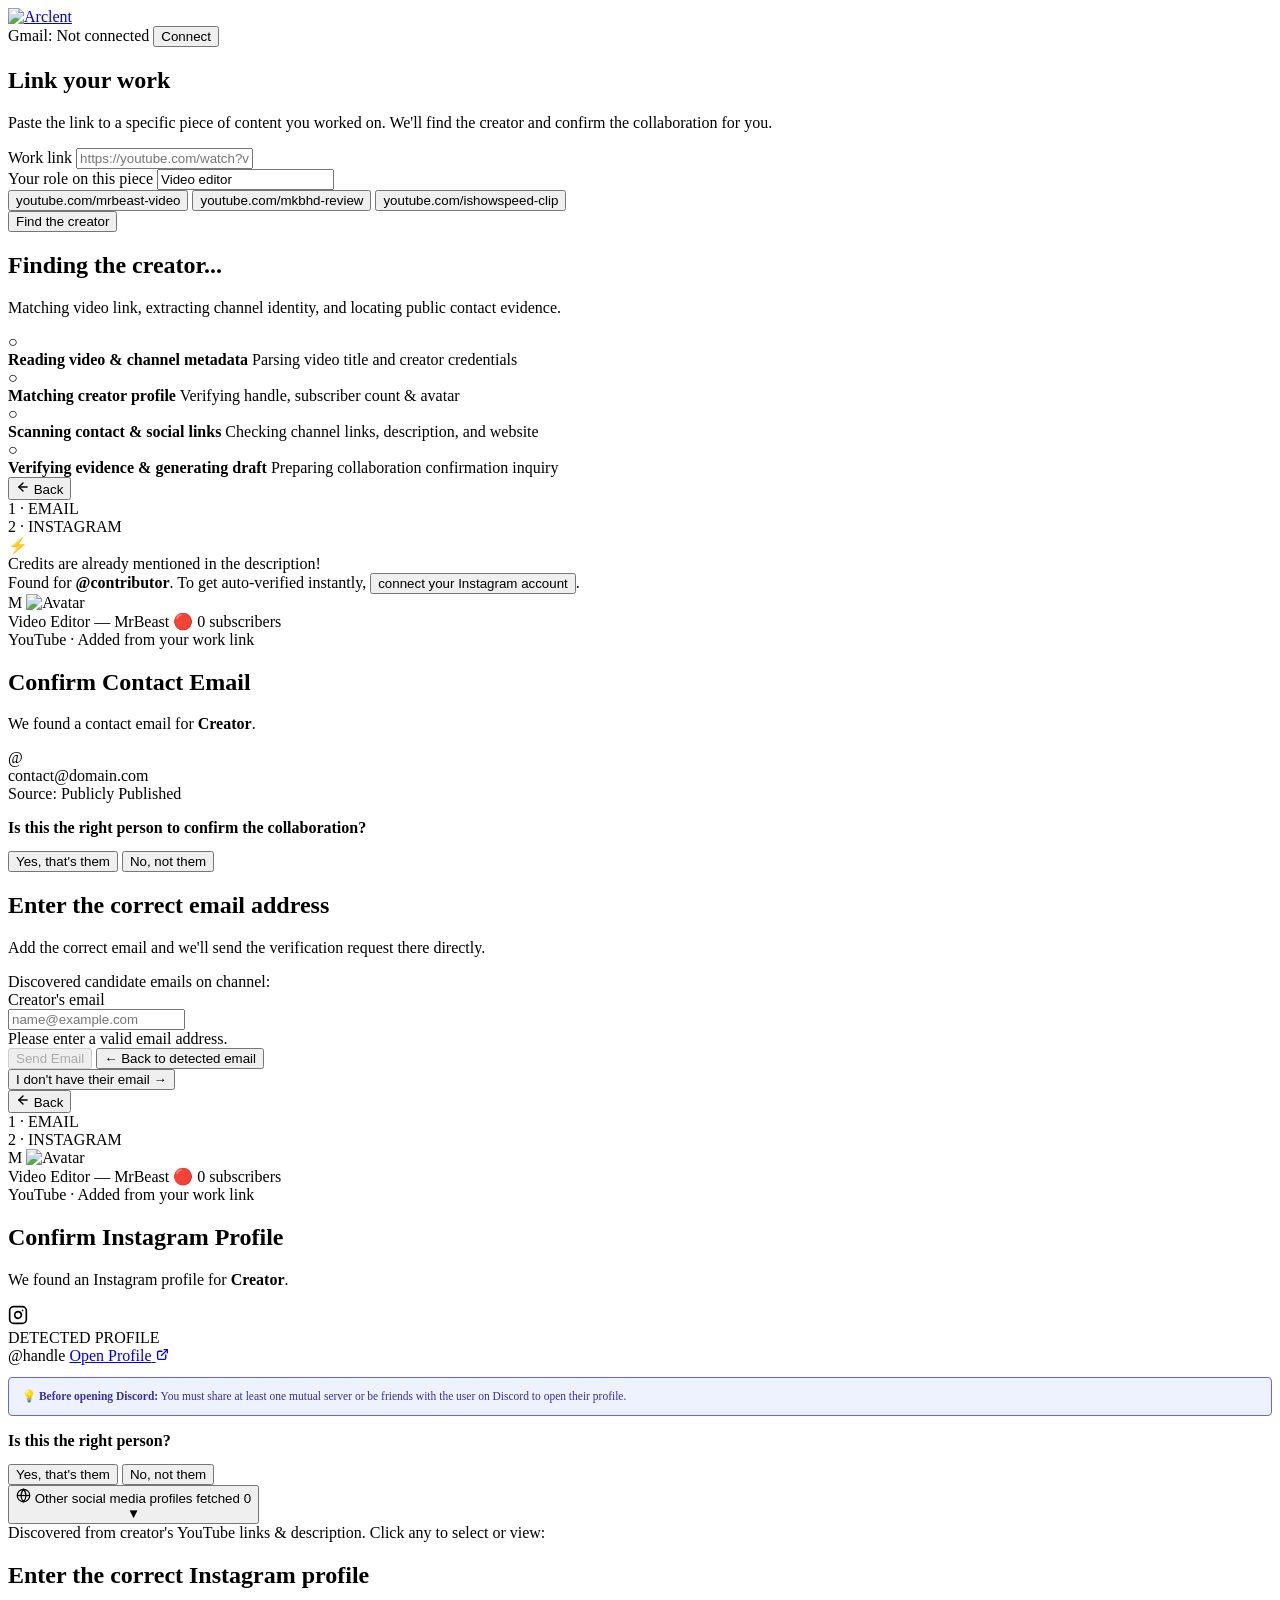
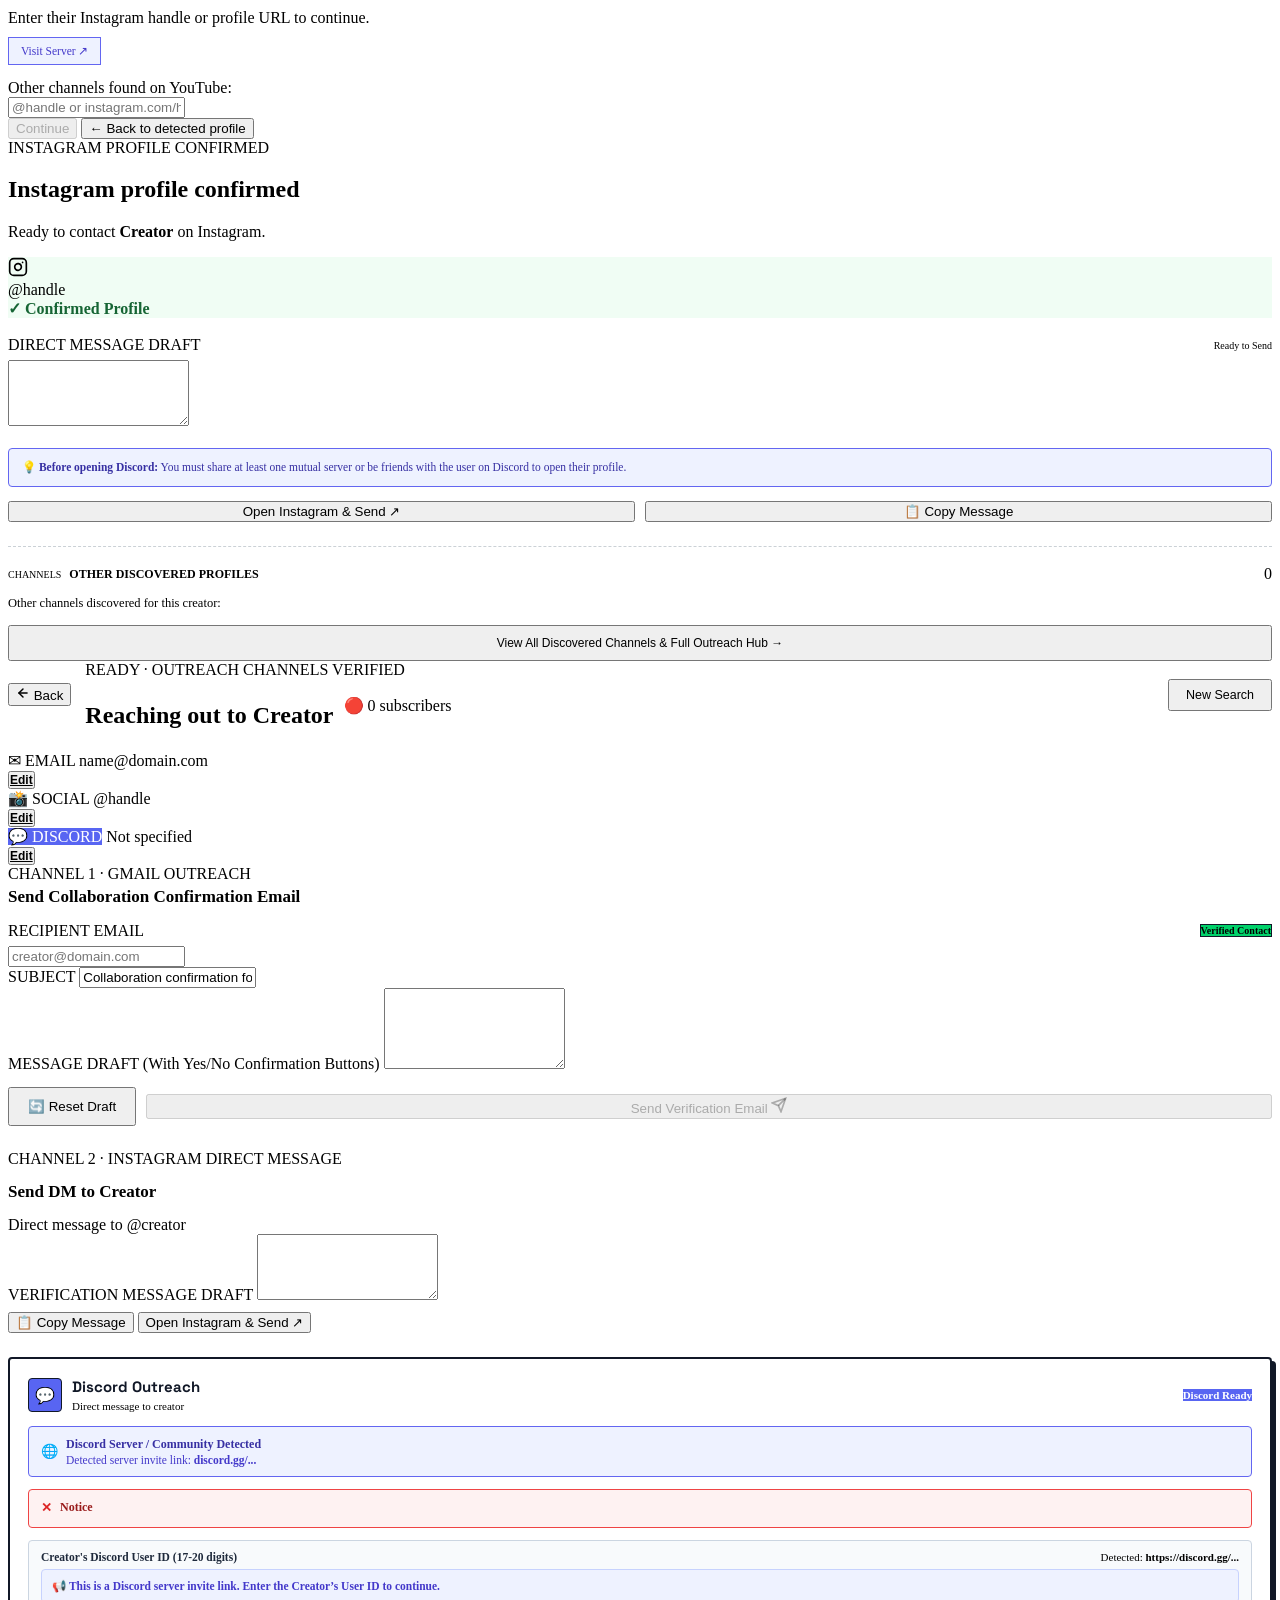
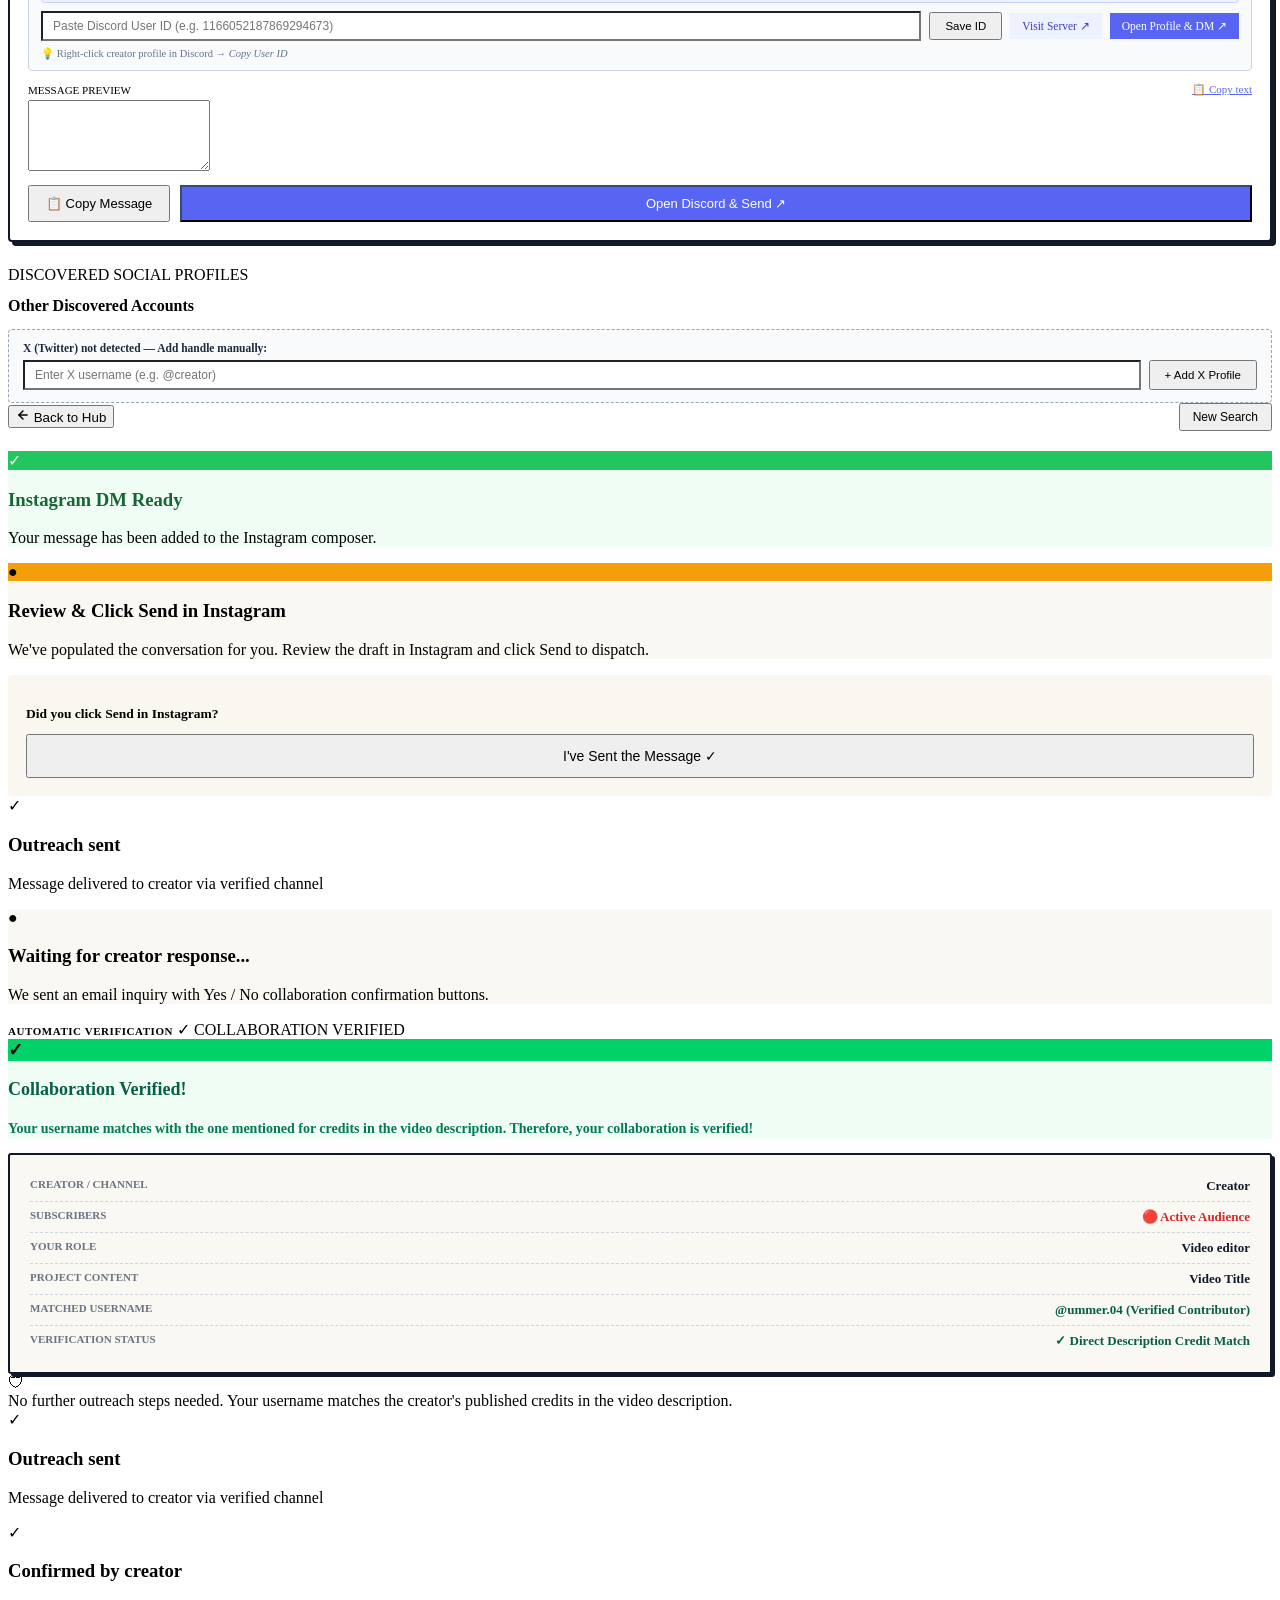
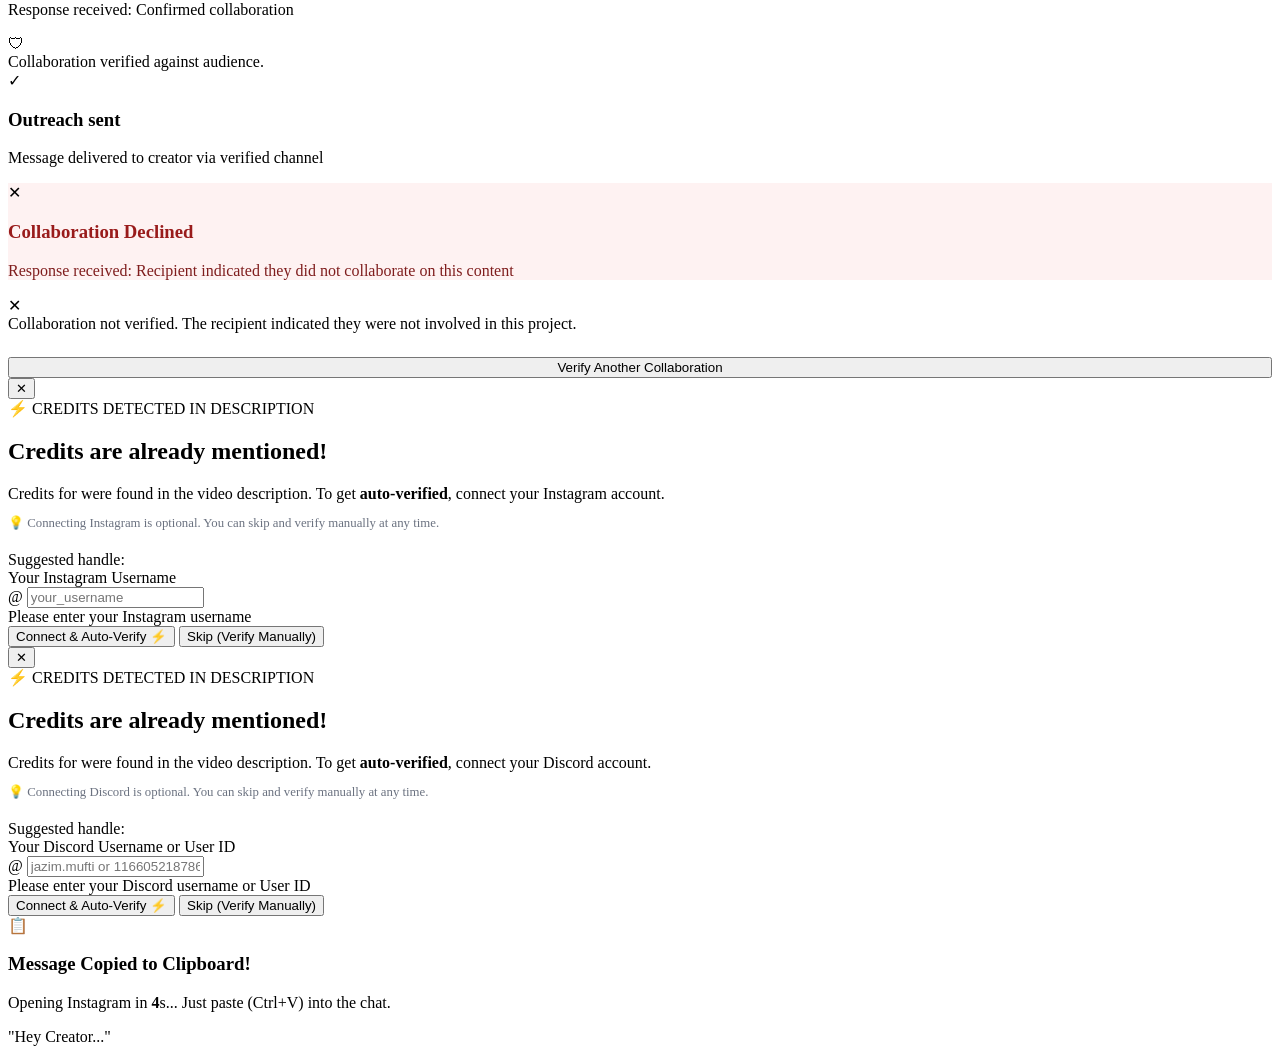
==== commit 0acdc48a: "commit" ====
--- a/frontend/index.html
+++ b/frontend/index.html
@@ -989,6 +989,16 @@
             </div>
         </div>
 
+        <!-- Copy & Redirect High-Visibility Overlay -->
+        <div id="copy-redirect-overlay" class="copy-redirect-overlay">
+            <div class="copy-redirect-icon-box">📋</div>
+            <div class="copy-redirect-body">
+                <h3 class="copy-redirect-title" id="copy-redirect-title">Message Copied to Clipboard!</h3>
+                <p class="copy-redirect-sub" id="copy-redirect-sub">Opening Instagram in <strong id="copy-redirect-timer">4</strong>s... Just paste (Ctrl+V) into the chat.</p>
+                <div class="copy-redirect-preview" id="copy-redirect-preview">"Hey Creator..."</div>
+            </div>
+        </div>
+
         <!-- Toast Notifications Container -->
         <div id="toast-container" class="toast-container"></div>
     </div>
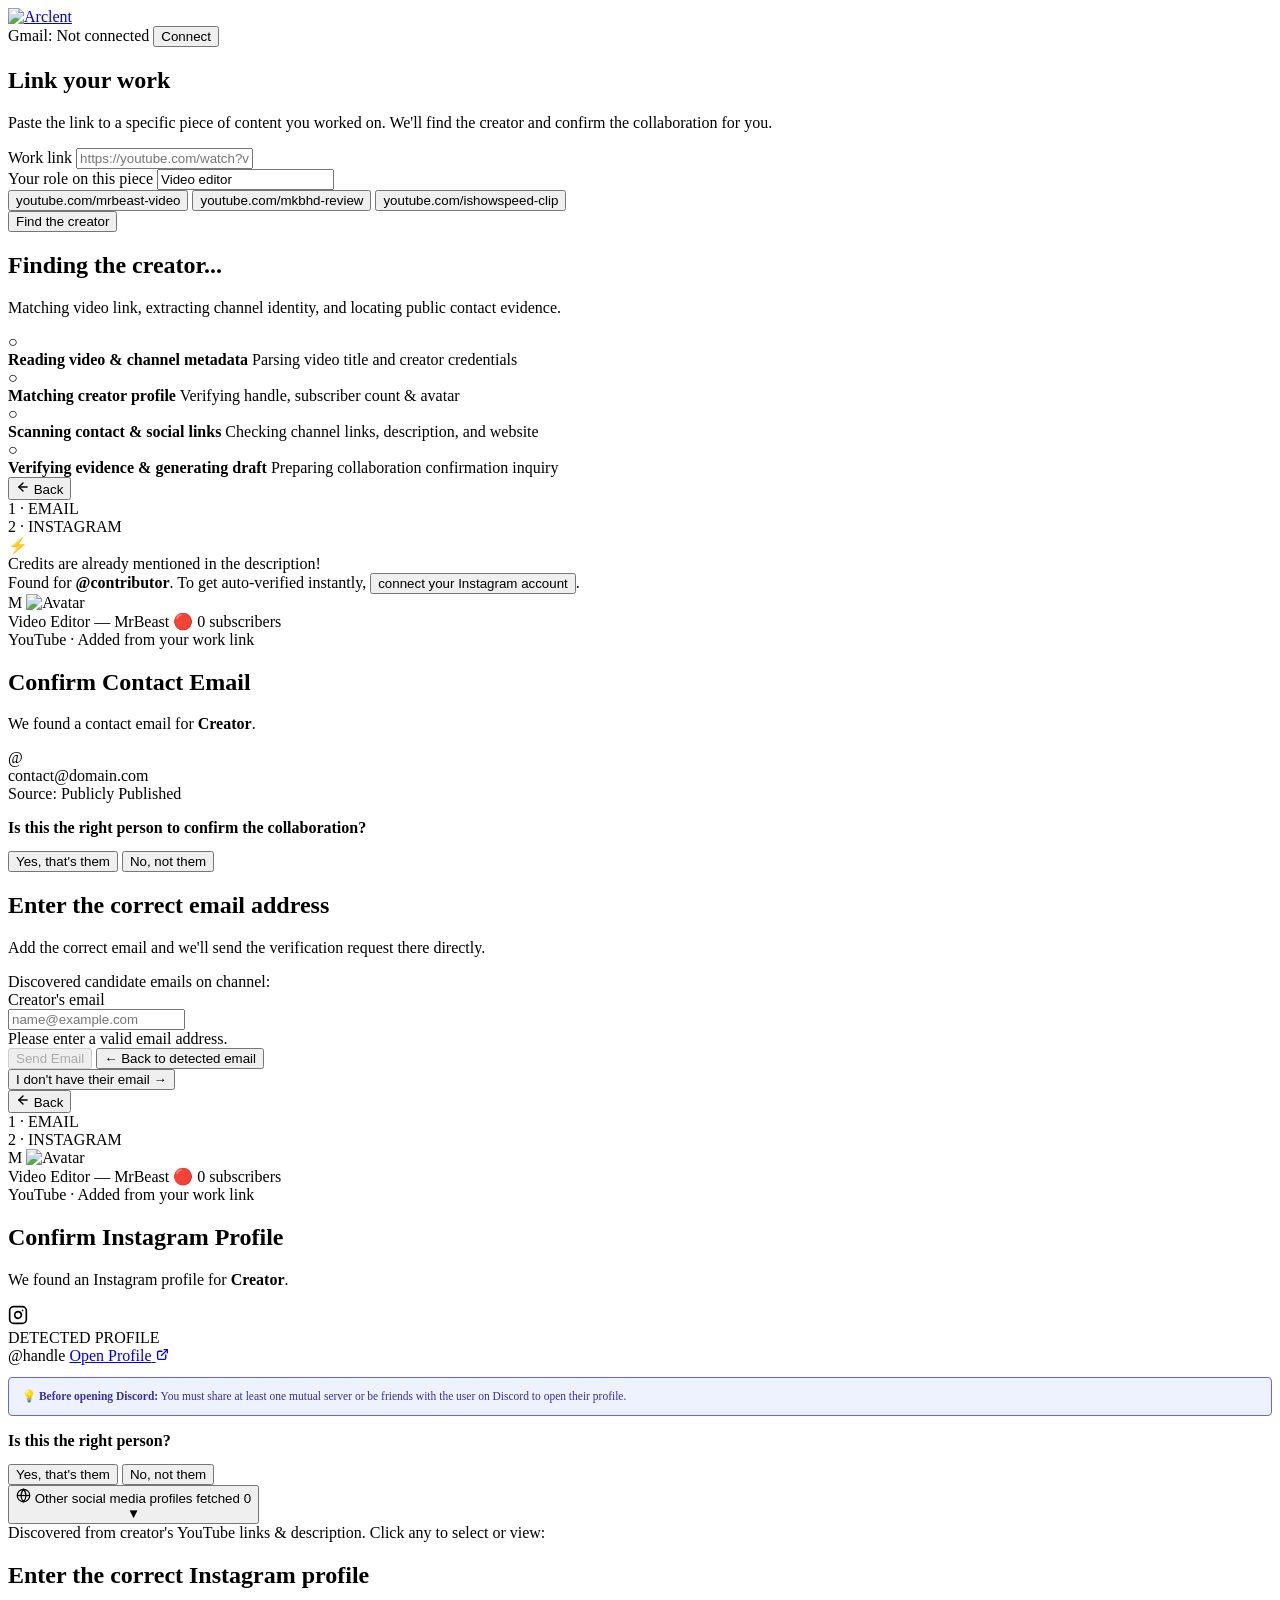
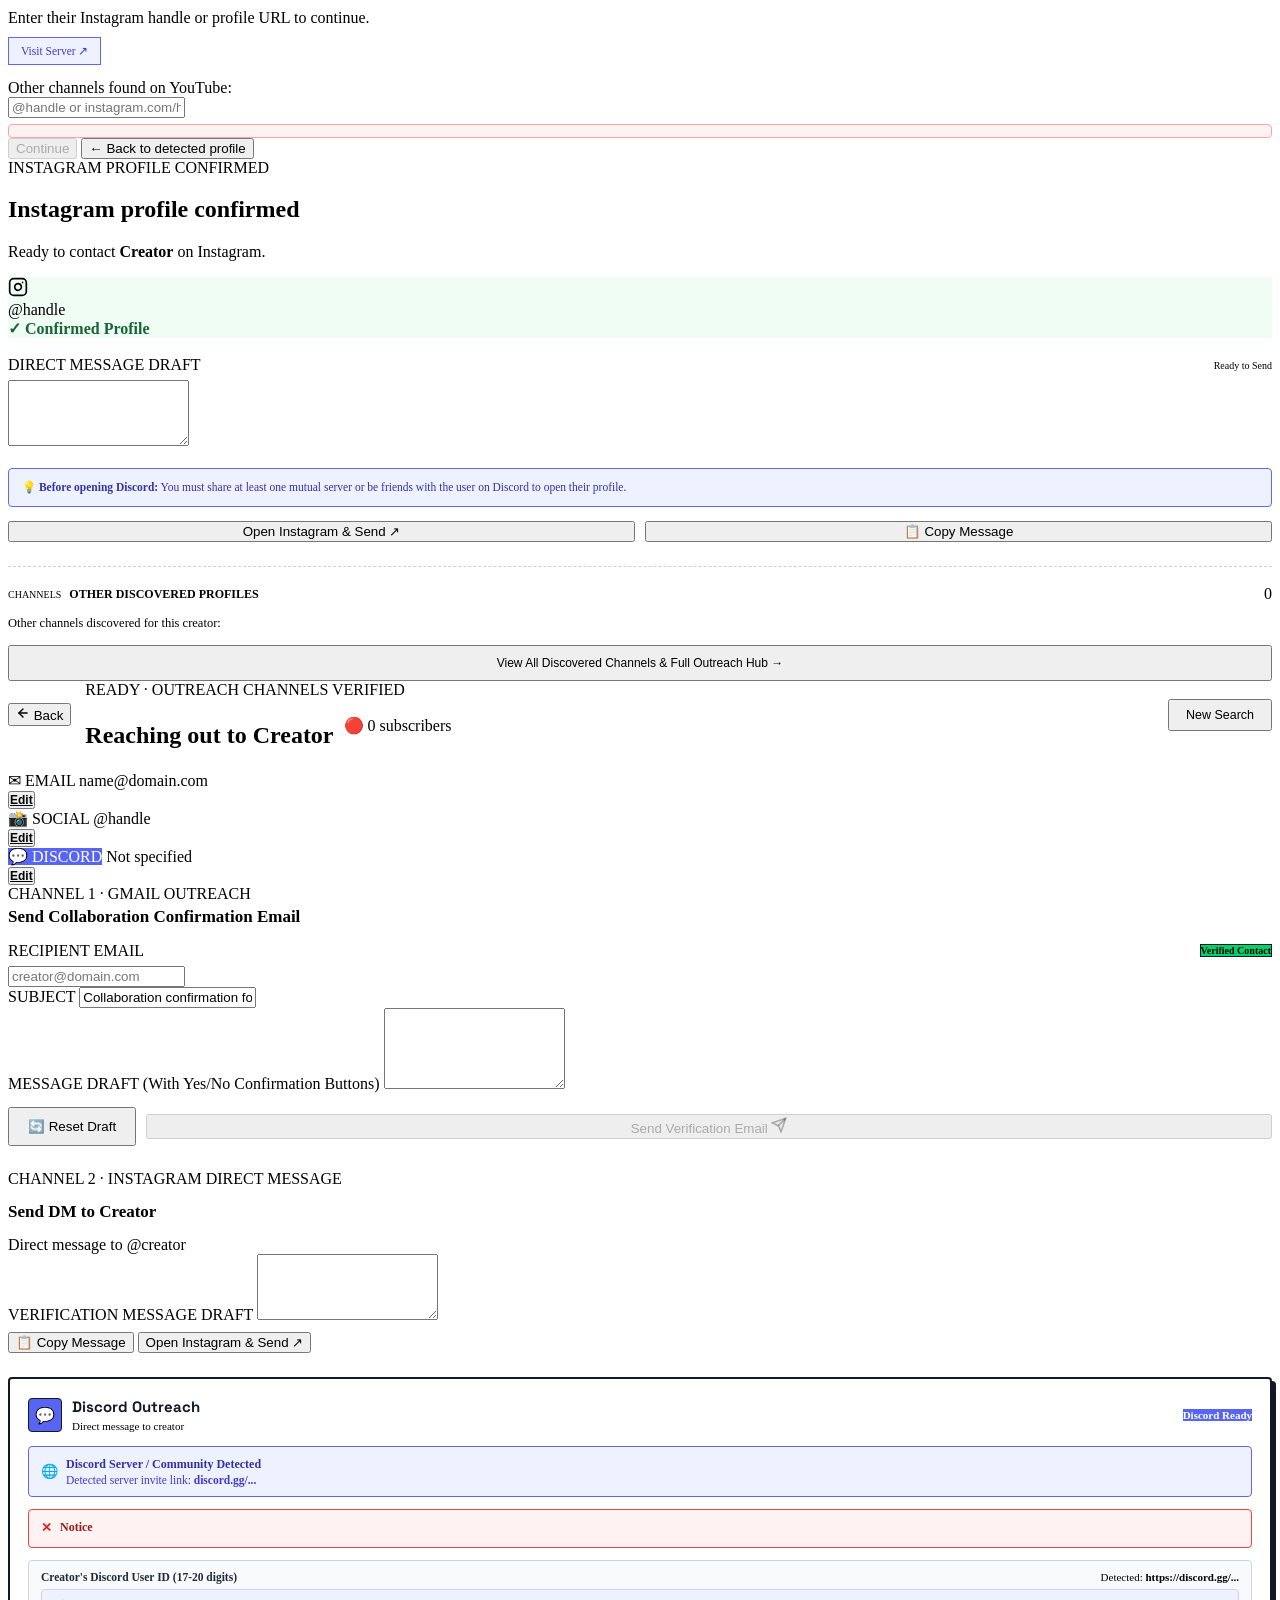
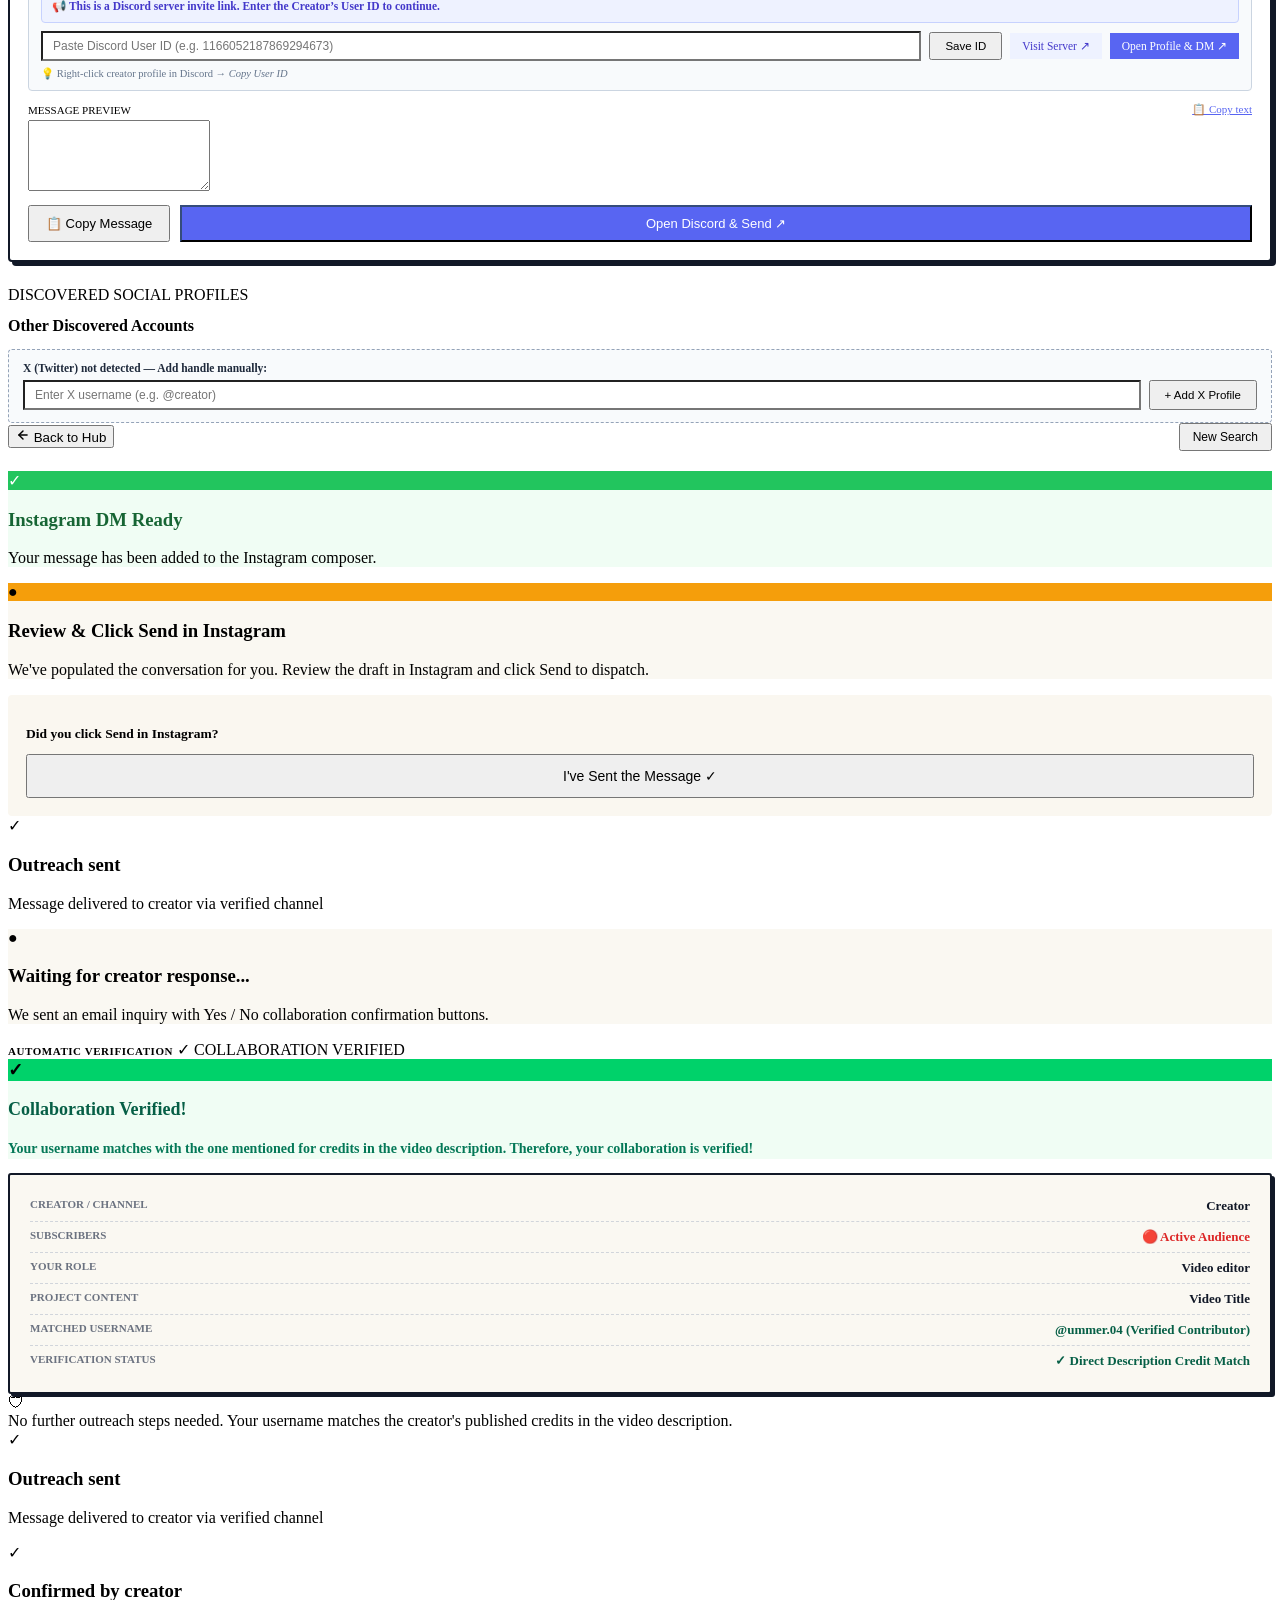
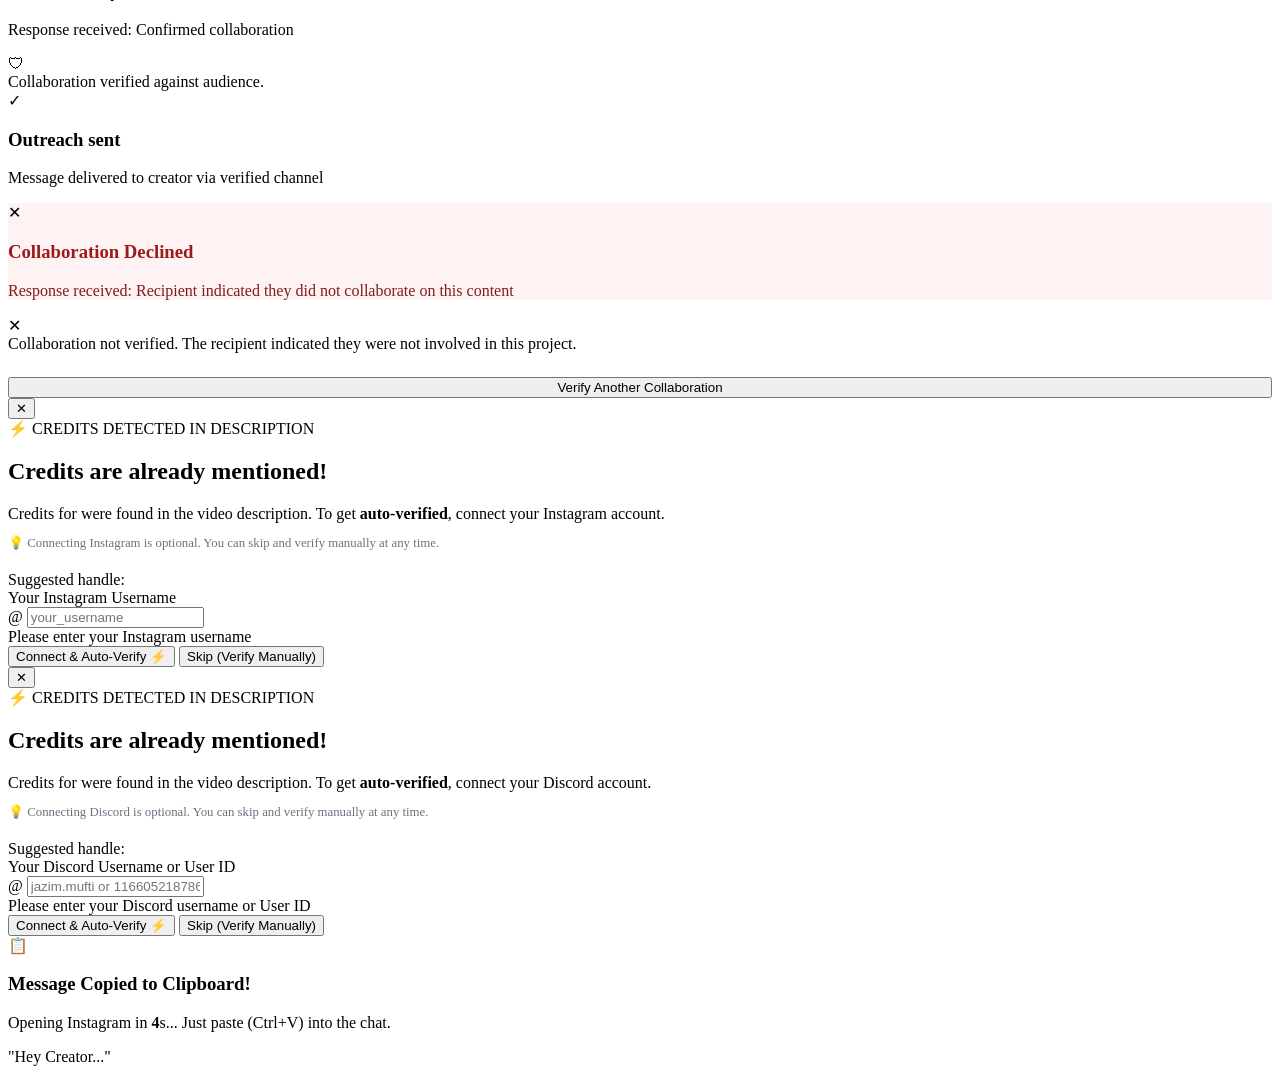
==== commit d56a6eb0: "commit" ====
--- a/frontend/index.html
+++ b/frontend/index.html
@@ -393,6 +393,7 @@
                                     autocomplete="off"
                                 >
                             </div>
+                            <div id="ig-manual-error-msg" class="input-error-msg hidden" style="margin-top: 6px; font-size: 11.5px; color: #DC2626; font-weight: 700; background: #FEF2F2; border: 1px solid #FCA5A5; padding: 6px 10px; border-radius: 4px;"></div>
                         </div>
 
                         <div class="btn-row">
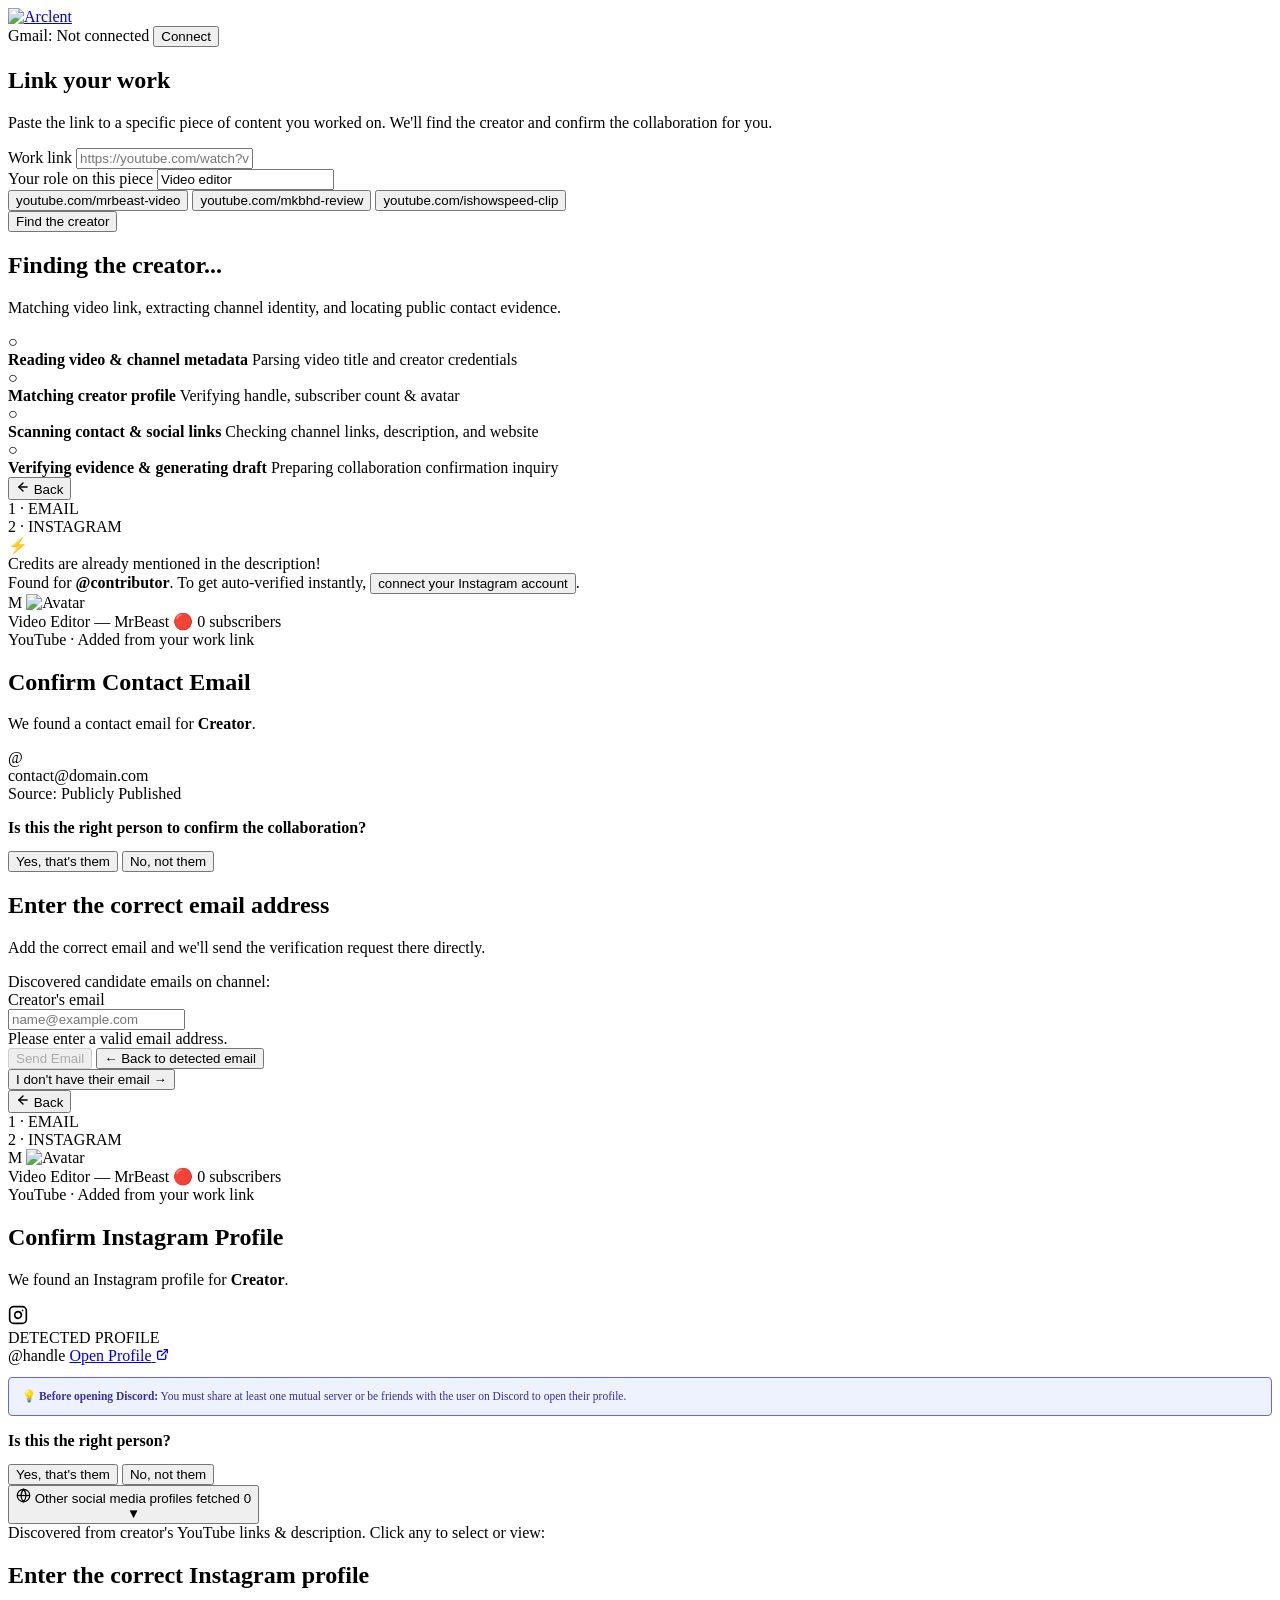
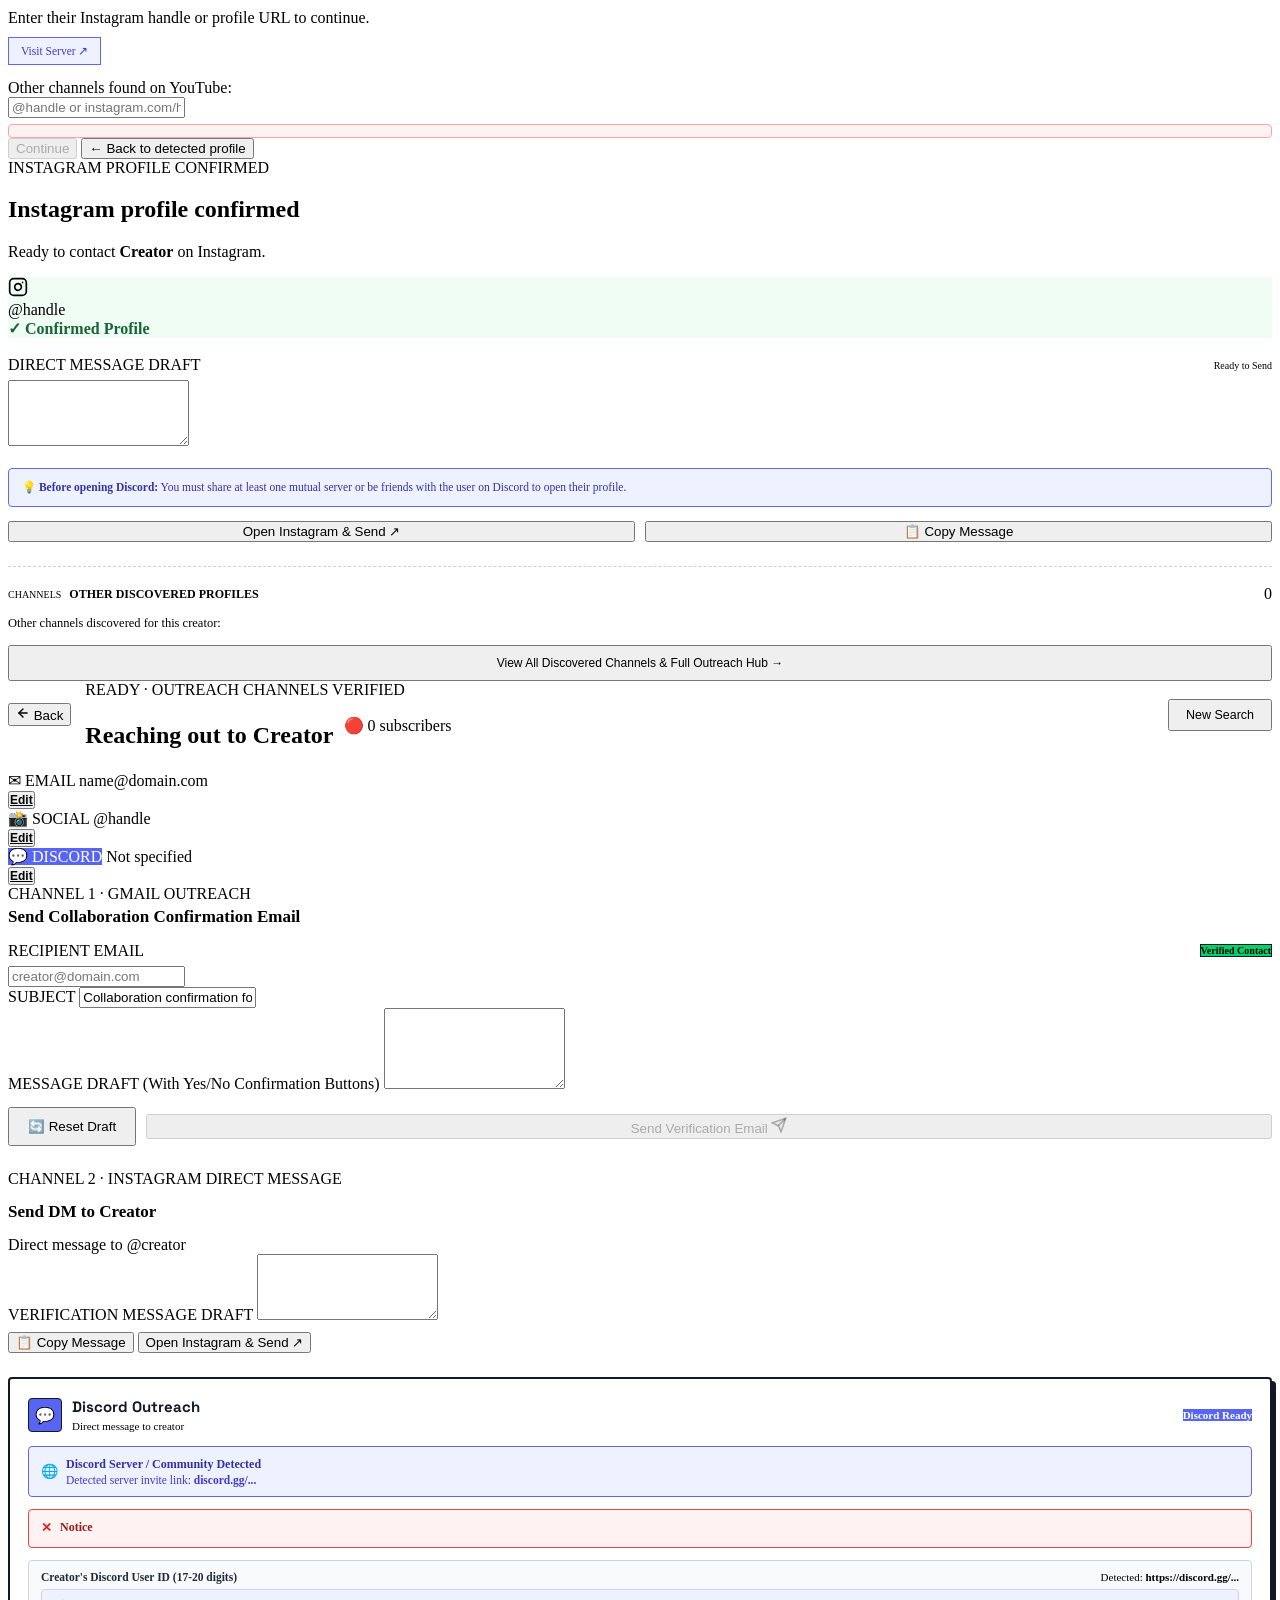
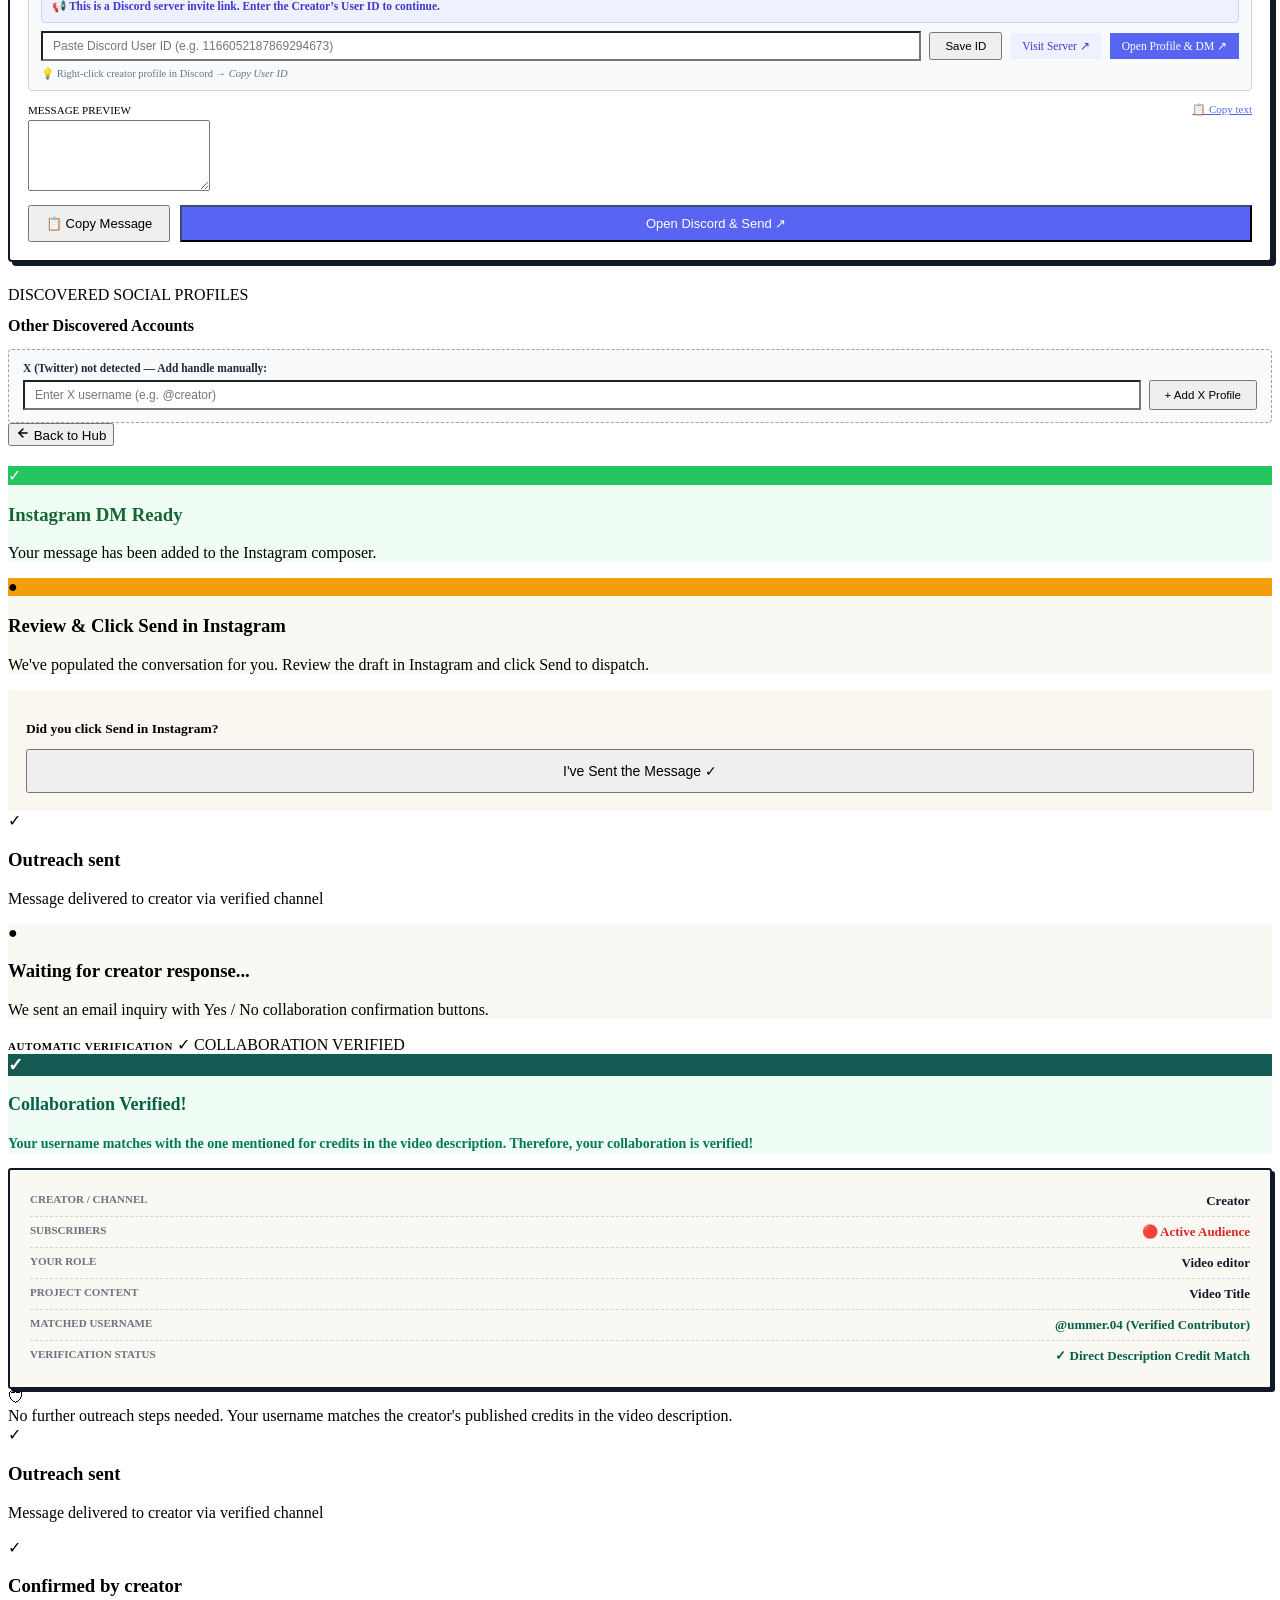
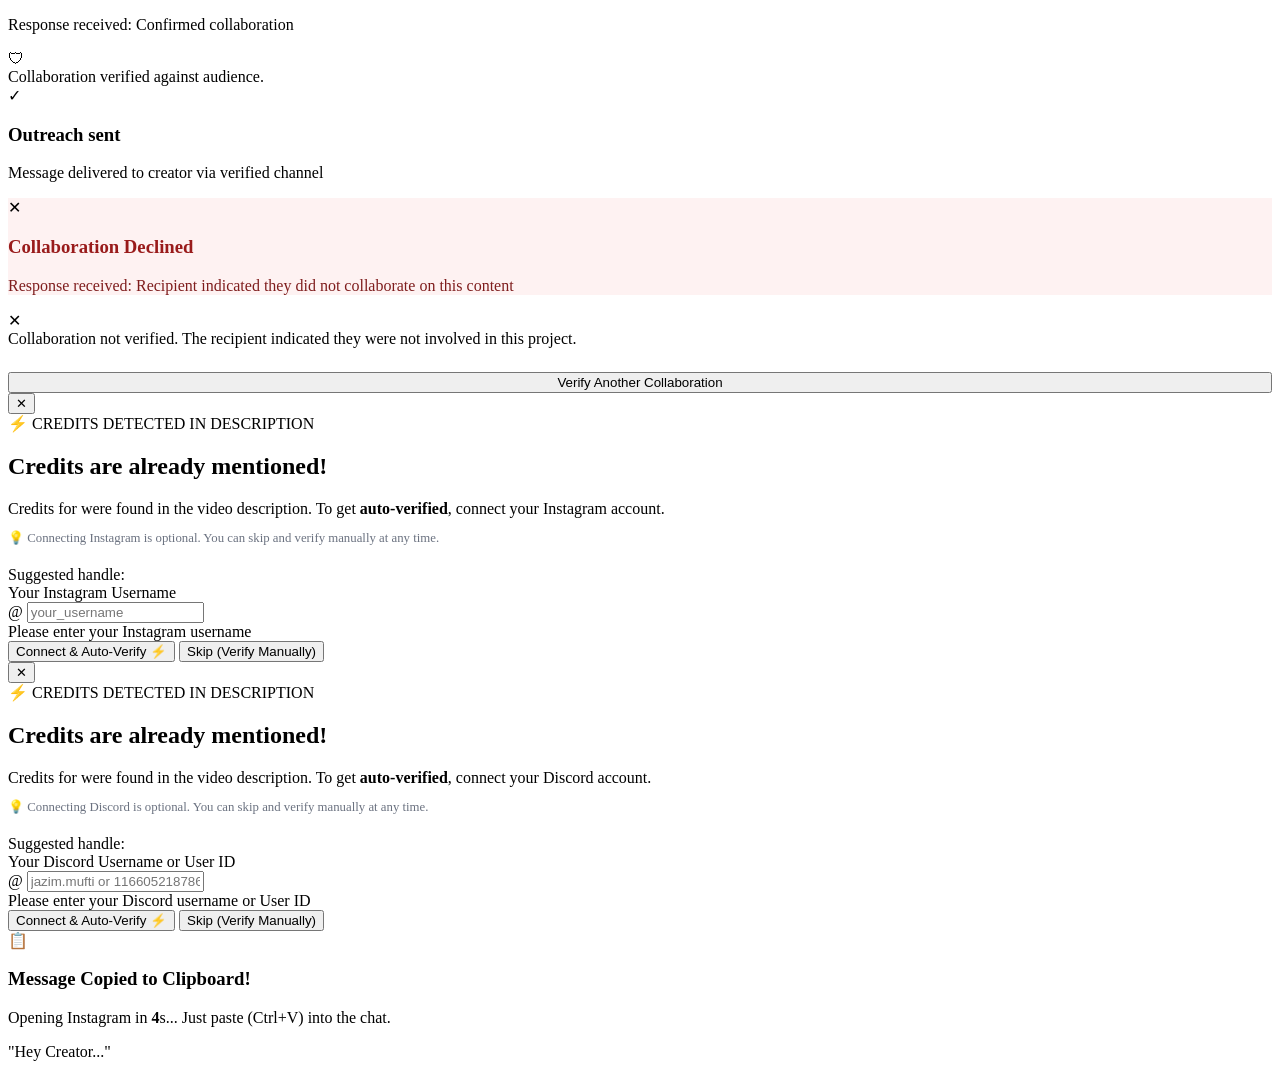
==== commit 32d8505c: "fix color" ====
--- a/frontend/index.html
+++ b/frontend/index.html
@@ -707,12 +707,11 @@
                  SCREEN 5: Delivery & Creator Verification Status
                  ================================================================ -->
             <section id="screen-delivery-success" class="retro-card result-success-card hidden">
-                <div class="delivery-header-row" id="delivery-header-row" style="display: flex; align-items: center; justify-content: space-between; margin-bottom: 20px;">
+                <div class="delivery-header-row" id="delivery-header-row" style="display: flex; align-items: center; justify-content: flex-start; margin-bottom: 20px;">
                     <button type="button" class="btn-retro-back hidden" id="btn-back-delivery" title="Back to Outreach Hub">
                         <svg width="14" height="14" viewBox="0 0 24 24" fill="none" stroke="currentColor" stroke-width="2.5" stroke-linecap="round" stroke-linejoin="round"><line x1="19" y1="12" x2="5" y2="12"></line><polyline points="12 19 5 12 12 5"></polyline></svg>
                         <span>Back to Hub</span>
                     </button>
-                    <button type="button" class="btn-retro-outline reset-workflow-btn" style="padding: 5px 12px; font-size: 12px;">New Search</button>
                 </div>
 
                 <!-- State 0: Social DM Ready (waiting for user manual send) -->
@@ -770,7 +769,7 @@
                     </div>
 
                     <div class="verification-step-card" style="background: #F0FDF4; border-color: #22C55E;">
-                        <div class="v-step-icon" style="background: #00D26A; color: #000; font-size: 18px; font-weight: 800;">✓</div>
+                        <div class="v-step-icon" style="background: #155A52; color: #FFFFFF; font-size: 18px; font-weight: 800;">✓</div>
                         <div class="v-step-content">
                             <h3 class="v-step-title" style="color: #065F46; font-size: 18px;">Collaboration Verified!</h3>
                             <p class="v-step-sub" id="v-auto-verified-desc" style="color: #047857; font-size: 14px; font-weight: 600; line-height: 1.5;">
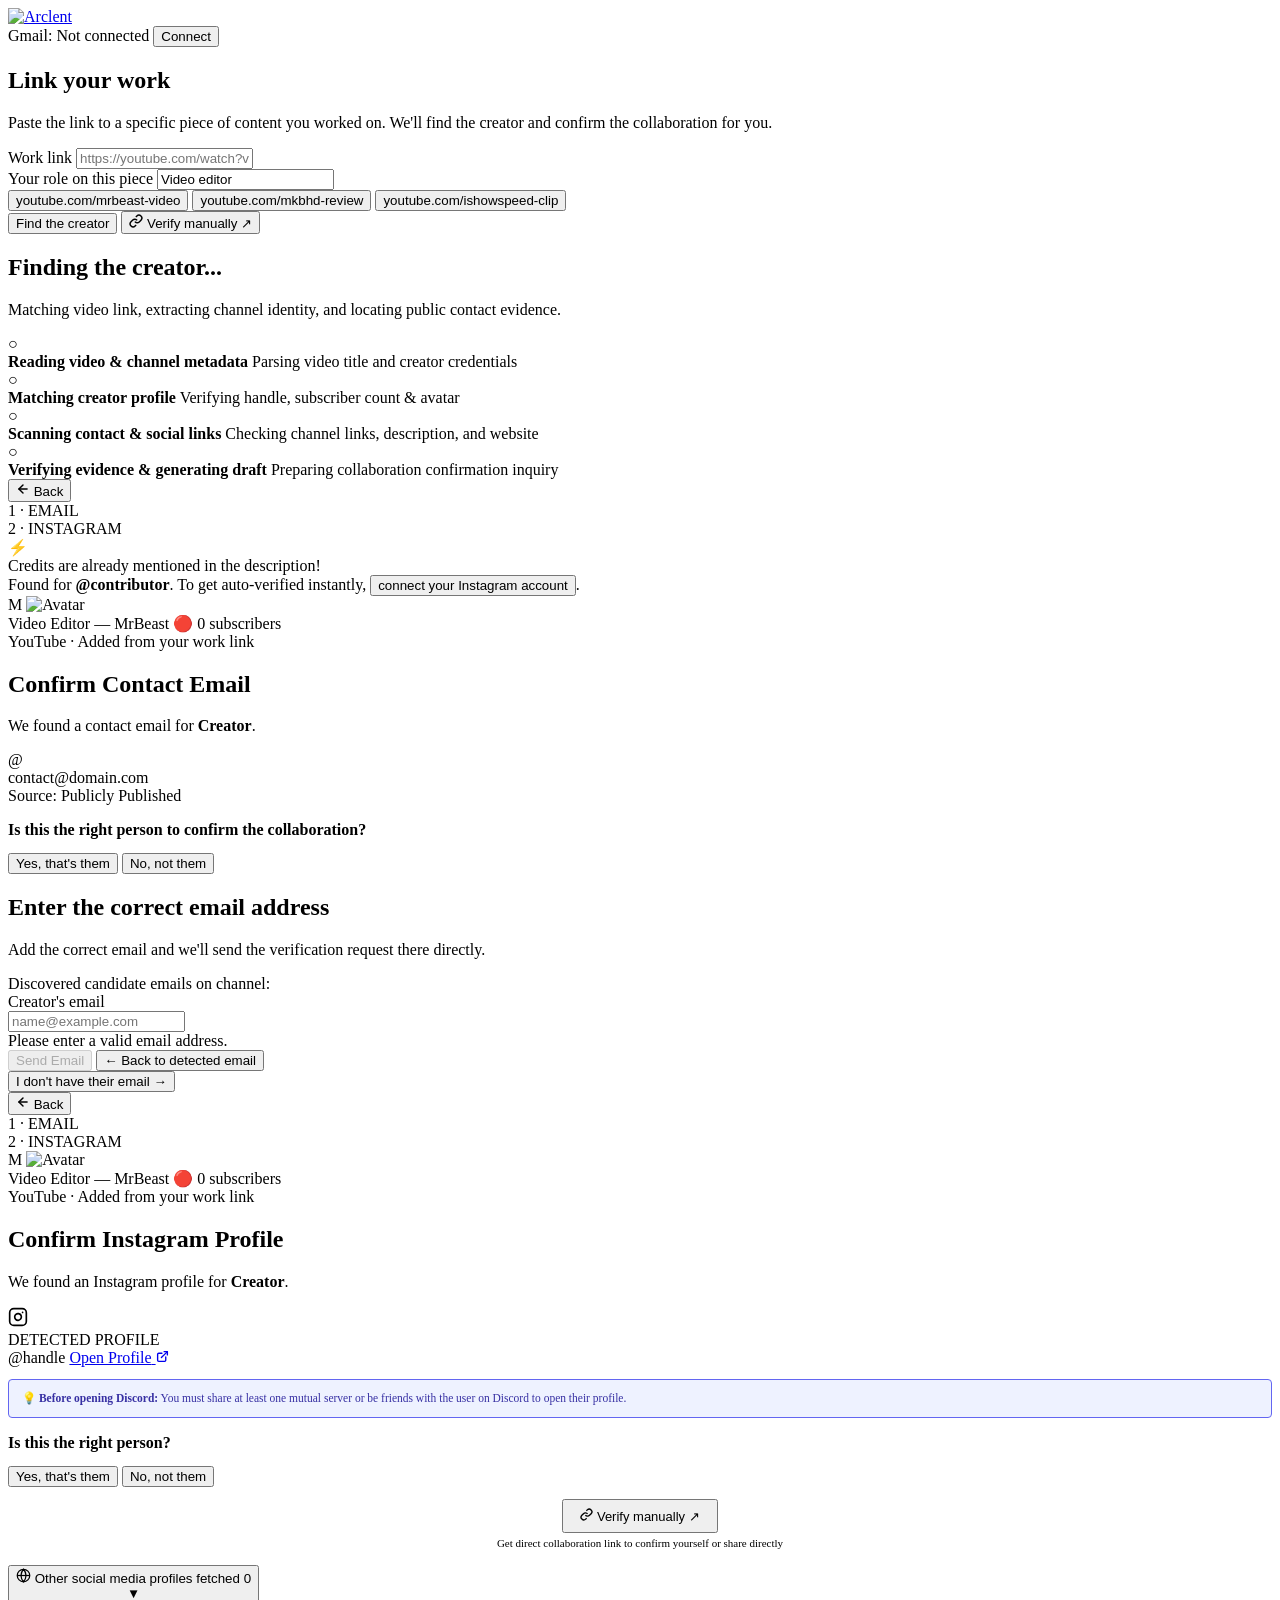
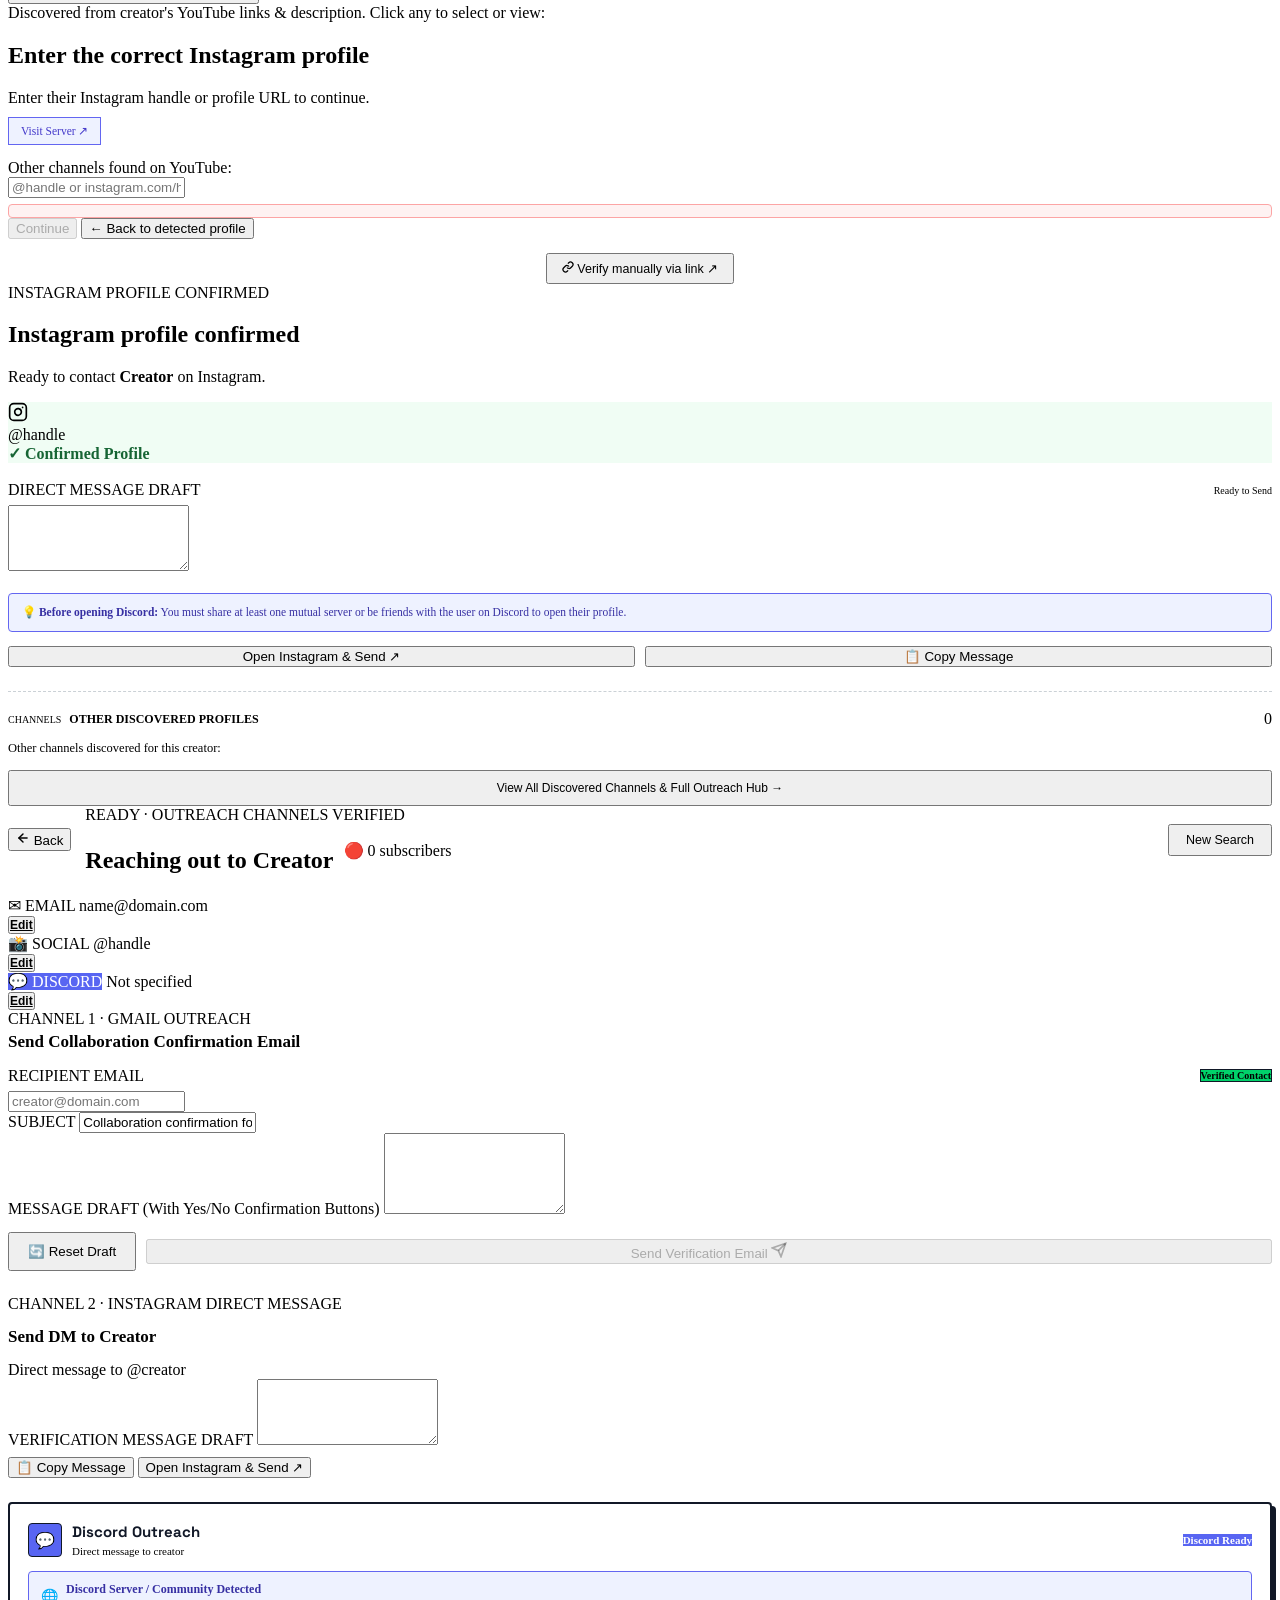
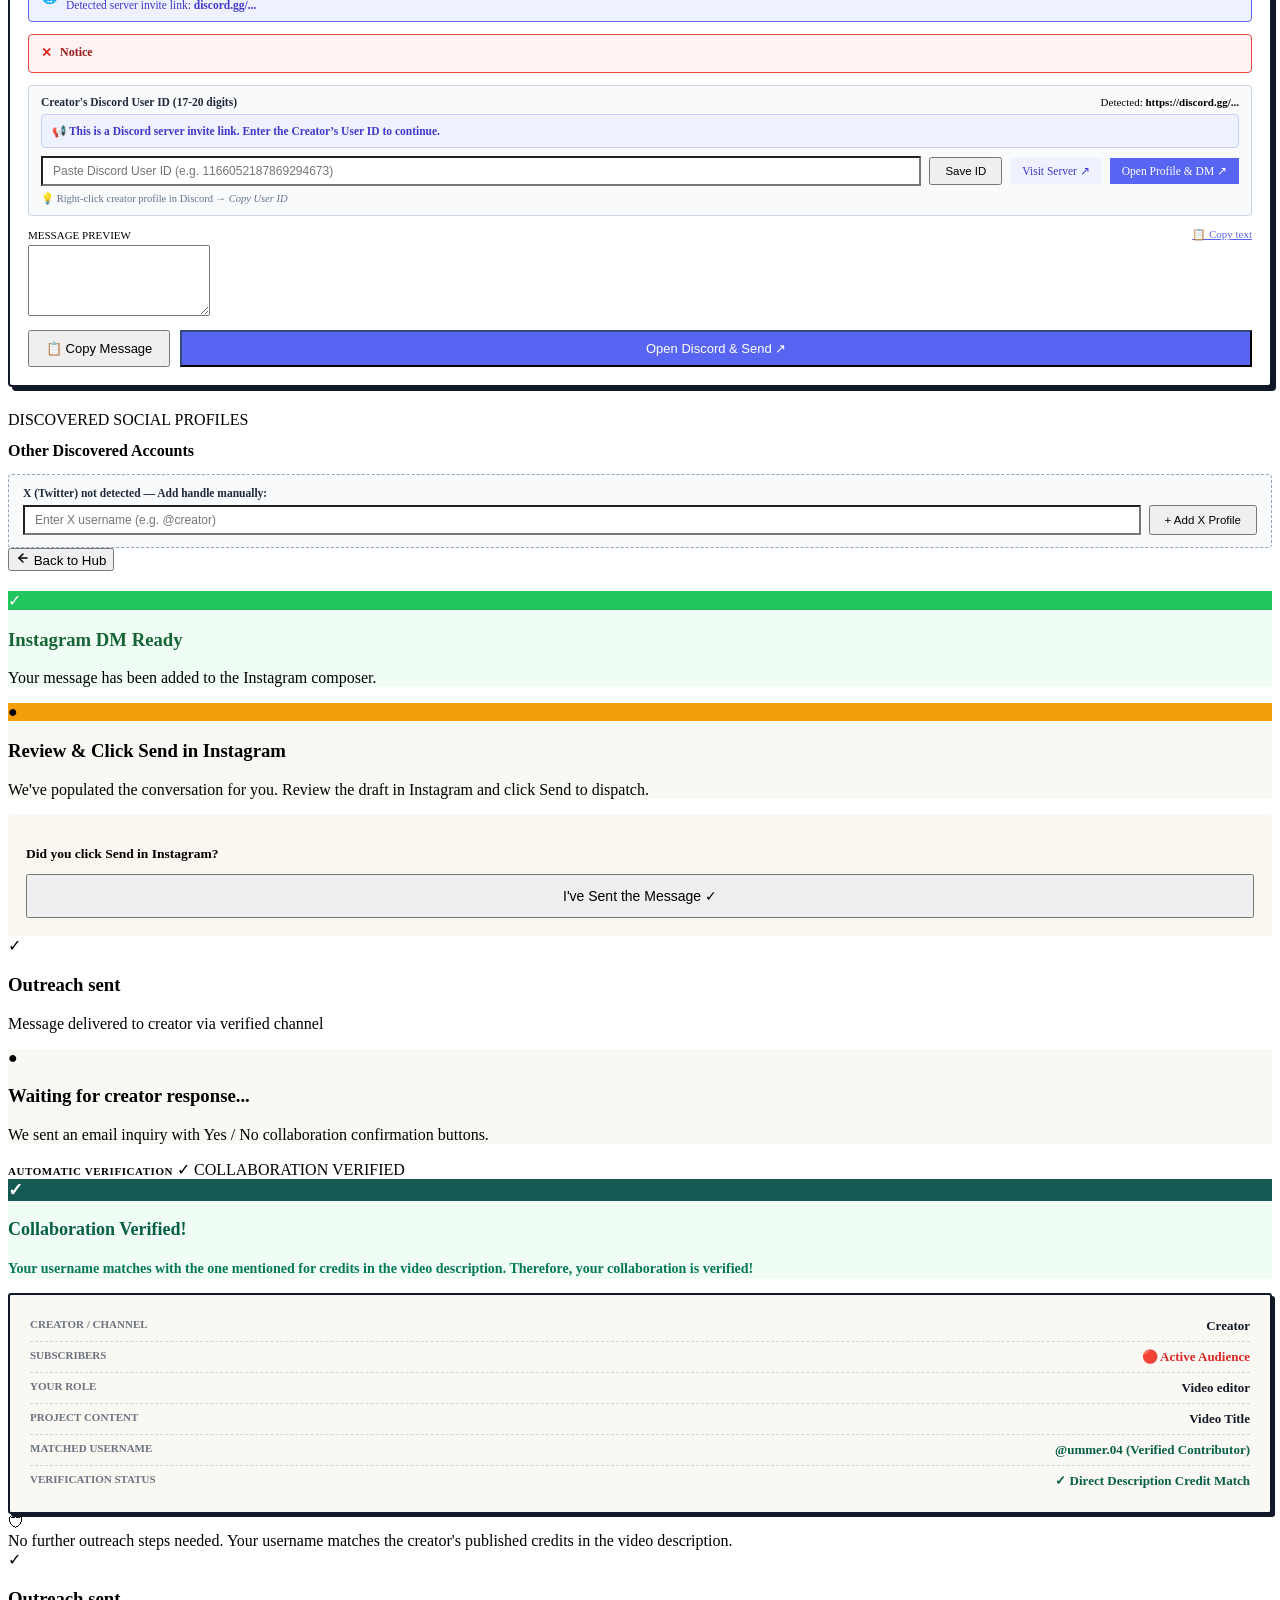
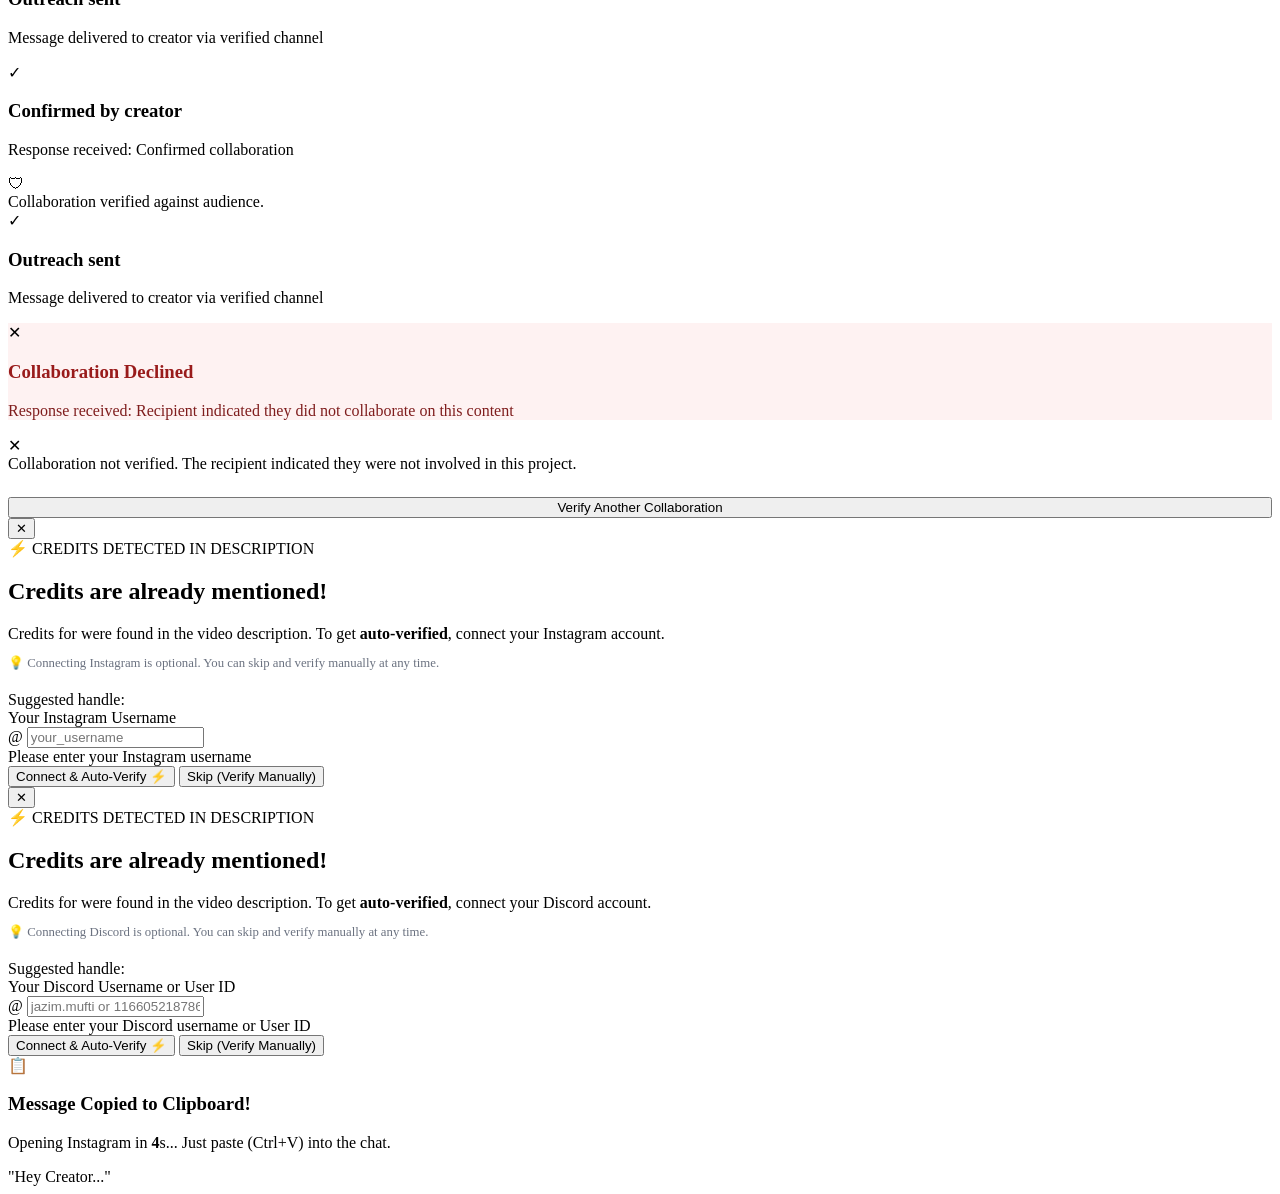
==== commit 1aa9b197: "add verify manually buttons and direct collaboration link copy engine" ====
--- a/frontend/index.html
+++ b/frontend/index.html
@@ -89,6 +89,10 @@
                         <button type="submit" id="find-creator-btn" class="btn-retro-green">
                             <span>Find the creator</span>
                         </button>
+                        <button type="button" id="btn-verify-manually-home" class="btn-retro-outline" title="Verify manually via direct collaboration link">
+                            <svg width="14" height="14" viewBox="0 0 24 24" fill="none" stroke="currentColor" stroke-width="2.5"><path d="M10 13a5 5 0 0 0 7.54.54l3-3a5 5 0 0 0-7.07-7.07l-1.72 1.71"></path><path d="M14 11a5 5 0 0 0-7.54-.54l-3 3a5 5 0 0 0 7.07 7.07l1.71-1.71"></path></svg>
+                            <span>Verify manually ↗</span>
+                        </button>
                     </div>
                 </form>
             </section>
@@ -337,6 +341,14 @@
                         </button>
                     </div>
 
+                    <div class="manual-verify-action-row" style="margin: 12px 0 16px; display: flex; flex-direction: column; align-items: center; gap: 4px;">
+                        <button type="button" id="btn-verify-manually-profile" class="btn-retro-outline" style="font-size: 13px; padding: 7px 16px;">
+                            <svg width="13" height="13" viewBox="0 0 24 24" fill="none" stroke="currentColor" stroke-width="2.5"><path d="M10 13a5 5 0 0 0 7.54.54l3-3a5 5 0 0 0-7.07-7.07l-1.72 1.71"></path><path d="M14 11a5 5 0 0 0-7.54-.54l-3 3a5 5 0 0 0 7.07 7.07l1.71-1.71"></path></svg>
+                            <span>Verify manually ↗</span>
+                        </button>
+                        <span style="font-size: 11px; color: var(--text-muted);">Get direct collaboration link to confirm yourself or share directly</span>
+                    </div>
+
                     <!-- Option: Other Social Media Profiles Fetched -->
                     <div id="ig-other-socials-section" class="other-socials-accordion">
                         <button type="button" id="btn-toggle-other-socials" class="other-socials-toggle-btn" aria-expanded="false">
@@ -402,6 +414,13 @@
                             </button>
                             <button type="button" id="btn-ig-fallback-back" class="btn-secondary">
                                 <span>← Back to detected profile</span>
+                            </button>
+                        </div>
+
+                        <div style="margin-top: 14px; text-align: center;">
+                            <button type="button" id="btn-verify-manually-fallback" class="btn-retro-outline" style="font-size: 12.5px; padding: 6px 14px;">
+                                <svg width="12" height="12" viewBox="0 0 24 24" fill="none" stroke="currentColor" stroke-width="2.5"><path d="M10 13a5 5 0 0 0 7.54.54l3-3a5 5 0 0 0-7.07-7.07l-1.72 1.71"></path><path d="M14 11a5 5 0 0 0-7.54-.54l-3 3a5 5 0 0 0 7.07 7.07l1.71-1.71"></path></svg>
+                                <span>Verify manually via link ↗</span>
                             </button>
                         </div>
                     </form>
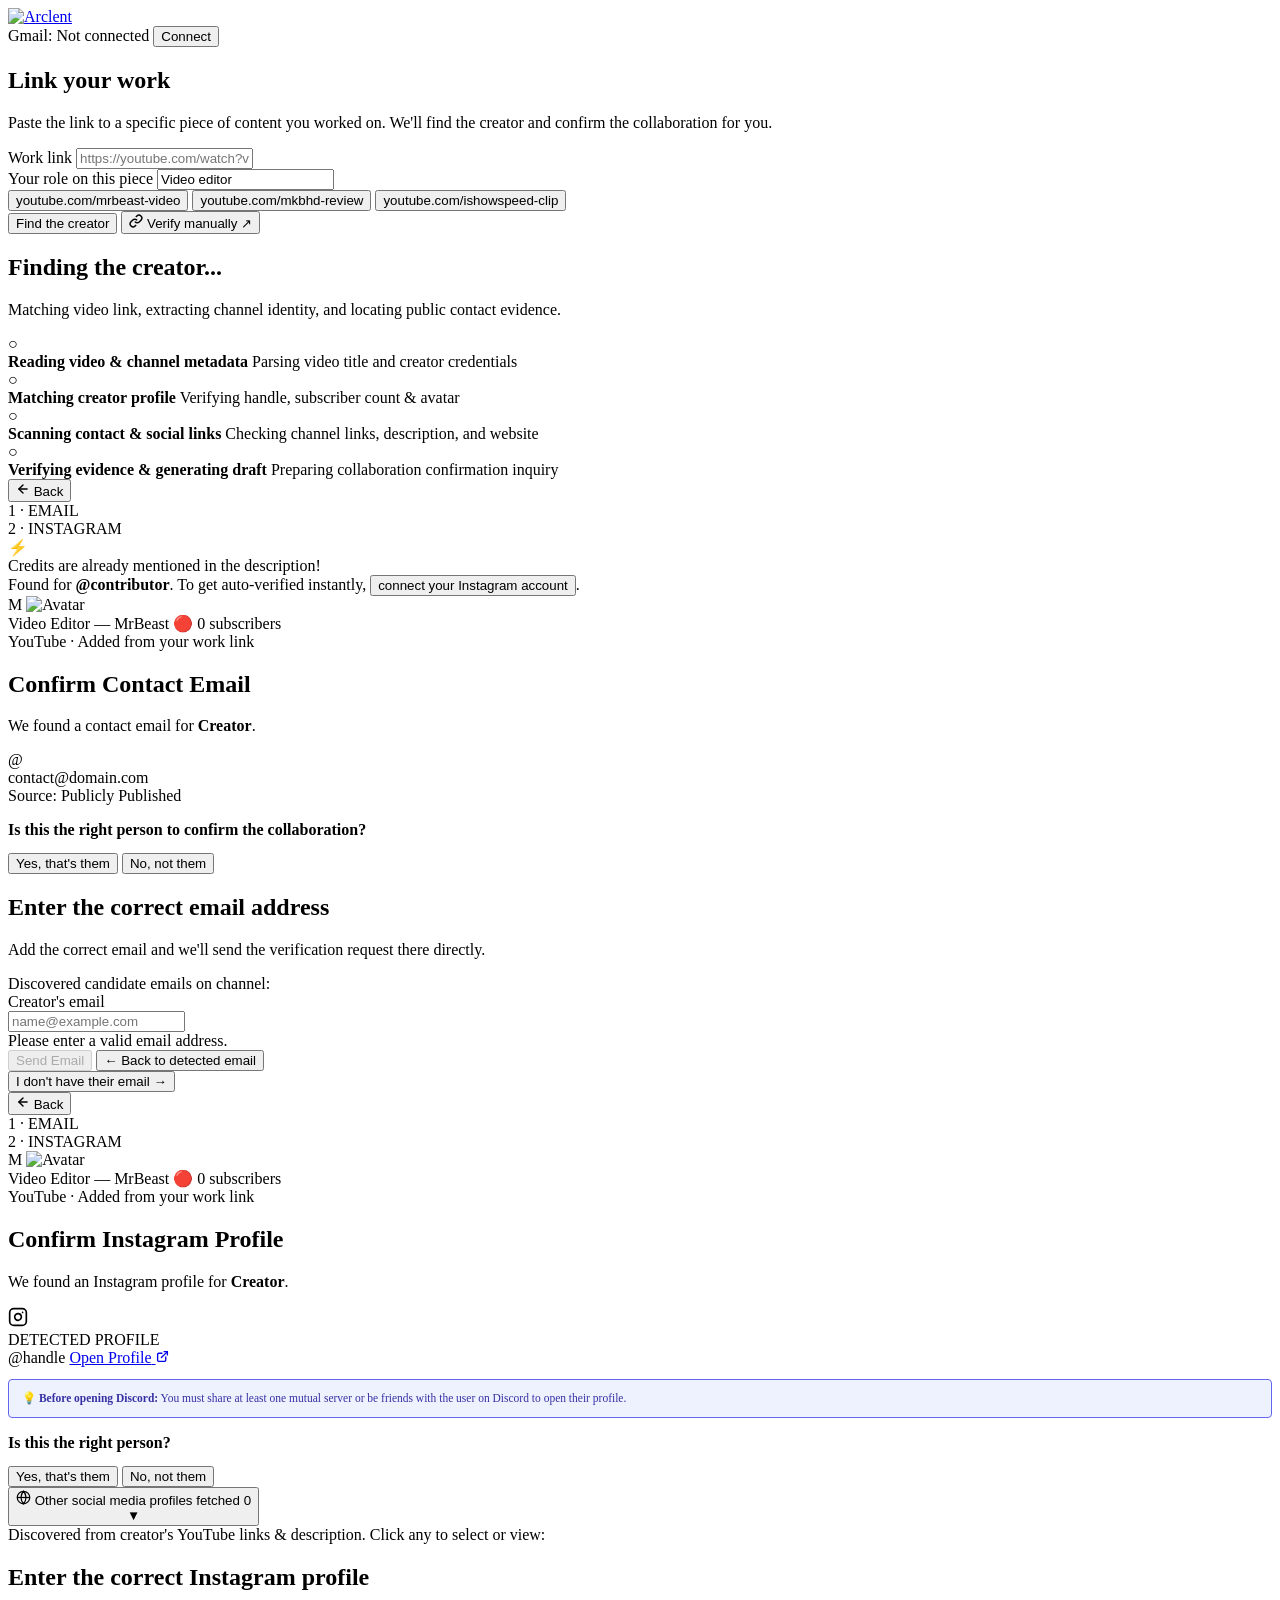
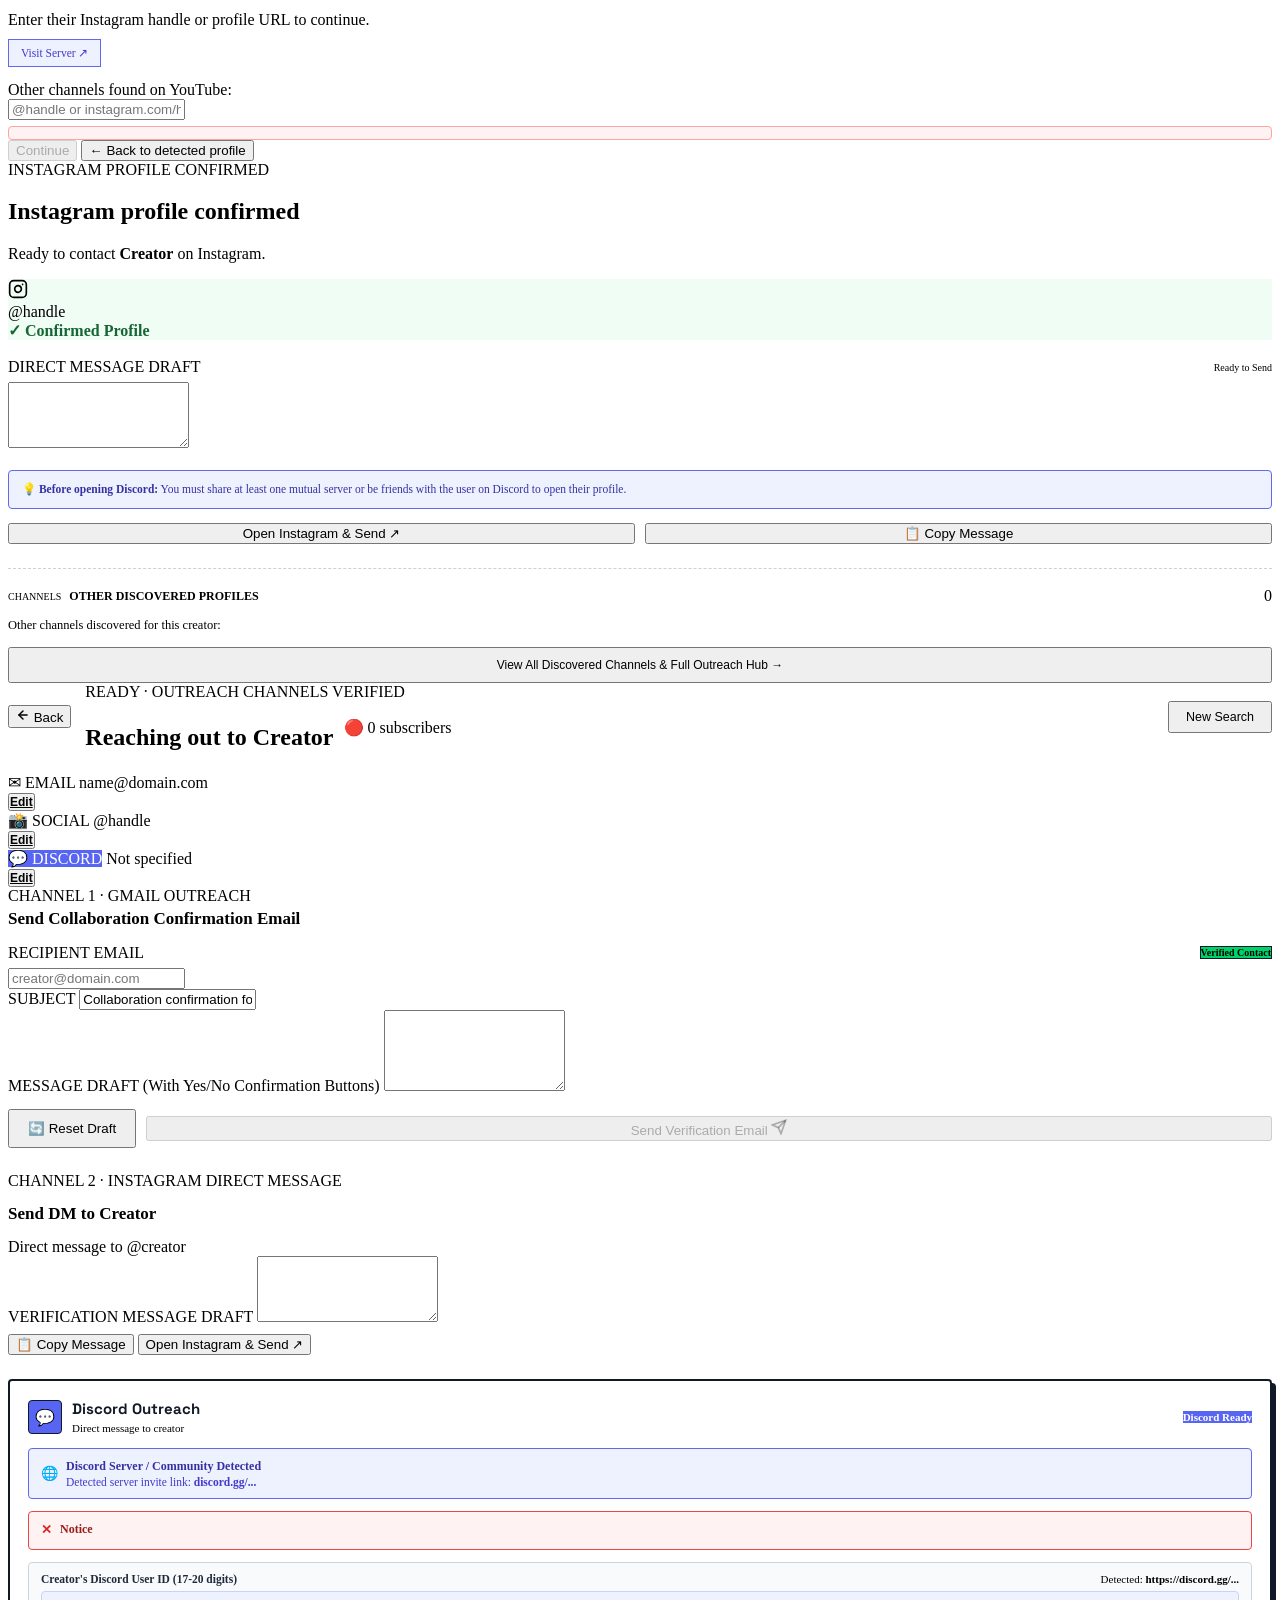
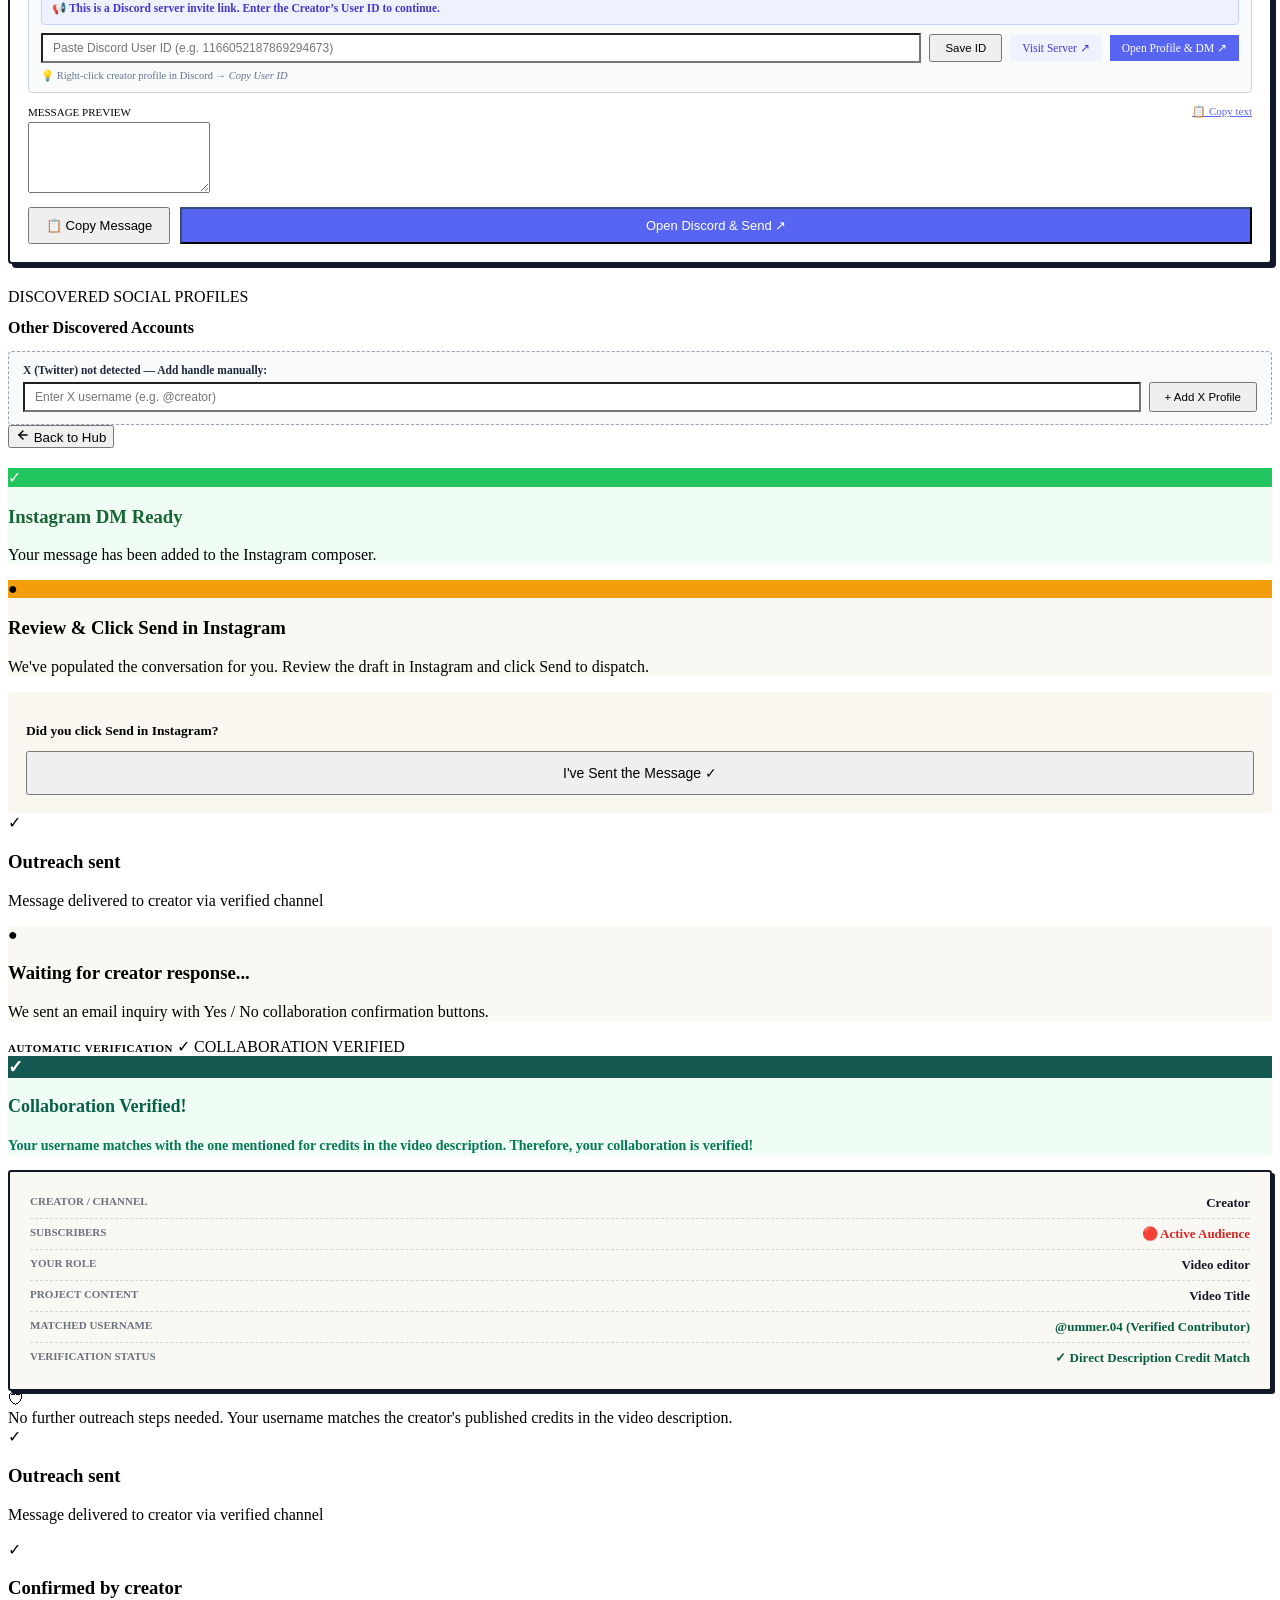
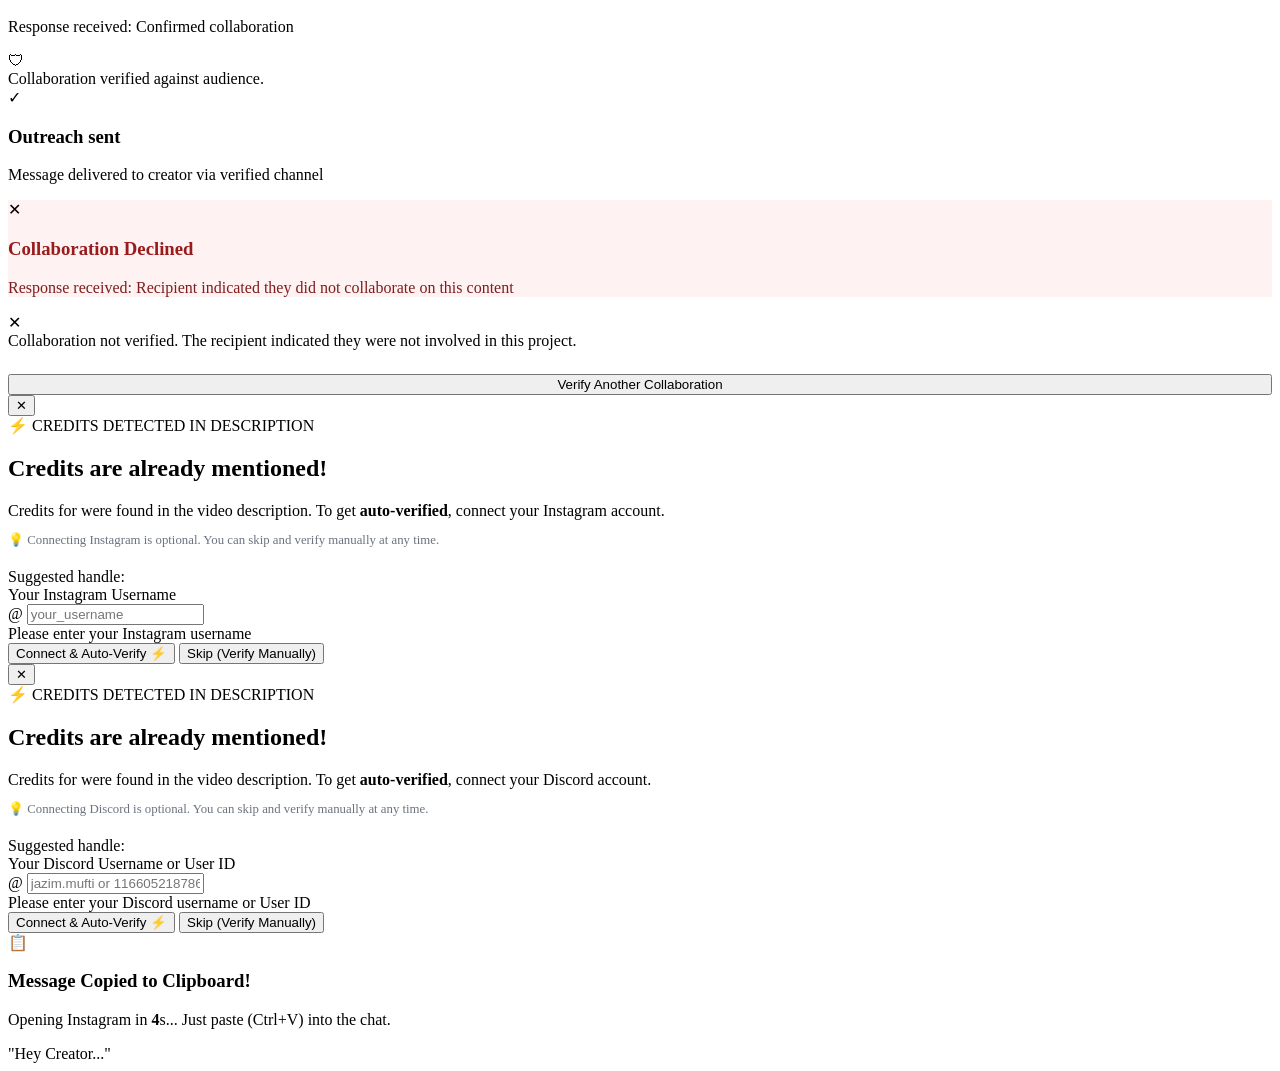
==== commit bb162a74: "Fix copyToClipboard definition, limit verify manually button to first page and shift to right" ====
--- a/frontend/index.html
+++ b/frontend/index.html
@@ -341,13 +341,7 @@
                         </button>
                     </div>
 
-                    <div class="manual-verify-action-row" style="margin: 12px 0 16px; display: flex; flex-direction: column; align-items: center; gap: 4px;">
-                        <button type="button" id="btn-verify-manually-profile" class="btn-retro-outline" style="font-size: 13px; padding: 7px 16px;">
-                            <svg width="13" height="13" viewBox="0 0 24 24" fill="none" stroke="currentColor" stroke-width="2.5"><path d="M10 13a5 5 0 0 0 7.54.54l3-3a5 5 0 0 0-7.07-7.07l-1.72 1.71"></path><path d="M14 11a5 5 0 0 0-7.54-.54l-3 3a5 5 0 0 0 7.07 7.07l1.71-1.71"></path></svg>
-                            <span>Verify manually ↗</span>
-                        </button>
-                        <span style="font-size: 11px; color: var(--text-muted);">Get direct collaboration link to confirm yourself or share directly</span>
-                    </div>
+
 
                     <!-- Option: Other Social Media Profiles Fetched -->
                     <div id="ig-other-socials-section" class="other-socials-accordion">
@@ -417,12 +411,7 @@
                             </button>
                         </div>
 
-                        <div style="margin-top: 14px; text-align: center;">
-                            <button type="button" id="btn-verify-manually-fallback" class="btn-retro-outline" style="font-size: 12.5px; padding: 6px 14px;">
-                                <svg width="12" height="12" viewBox="0 0 24 24" fill="none" stroke="currentColor" stroke-width="2.5"><path d="M10 13a5 5 0 0 0 7.54.54l3-3a5 5 0 0 0-7.07-7.07l-1.72 1.71"></path><path d="M14 11a5 5 0 0 0-7.54-.54l-3 3a5 5 0 0 0 7.07 7.07l1.71-1.71"></path></svg>
-                                <span>Verify manually via link ↗</span>
-                            </button>
-                        </div>
+
                     </form>
                 </div>
 
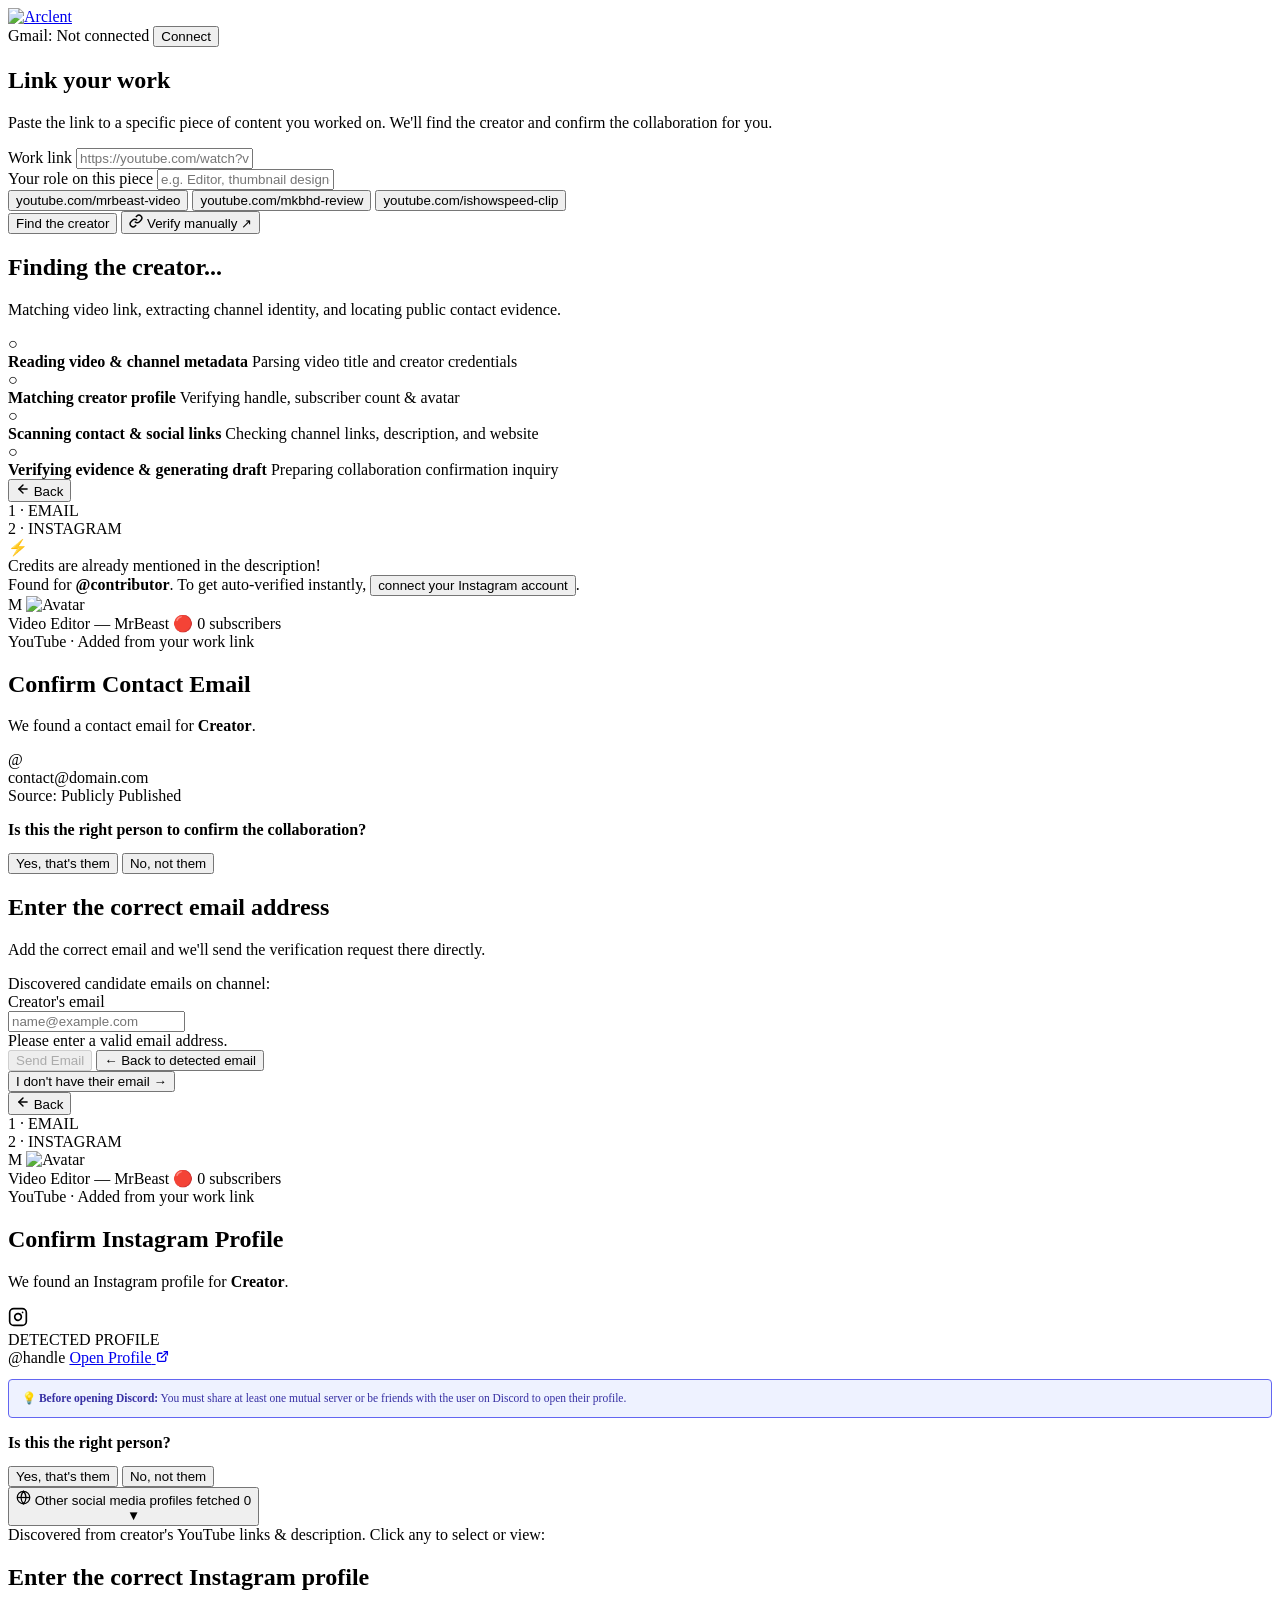
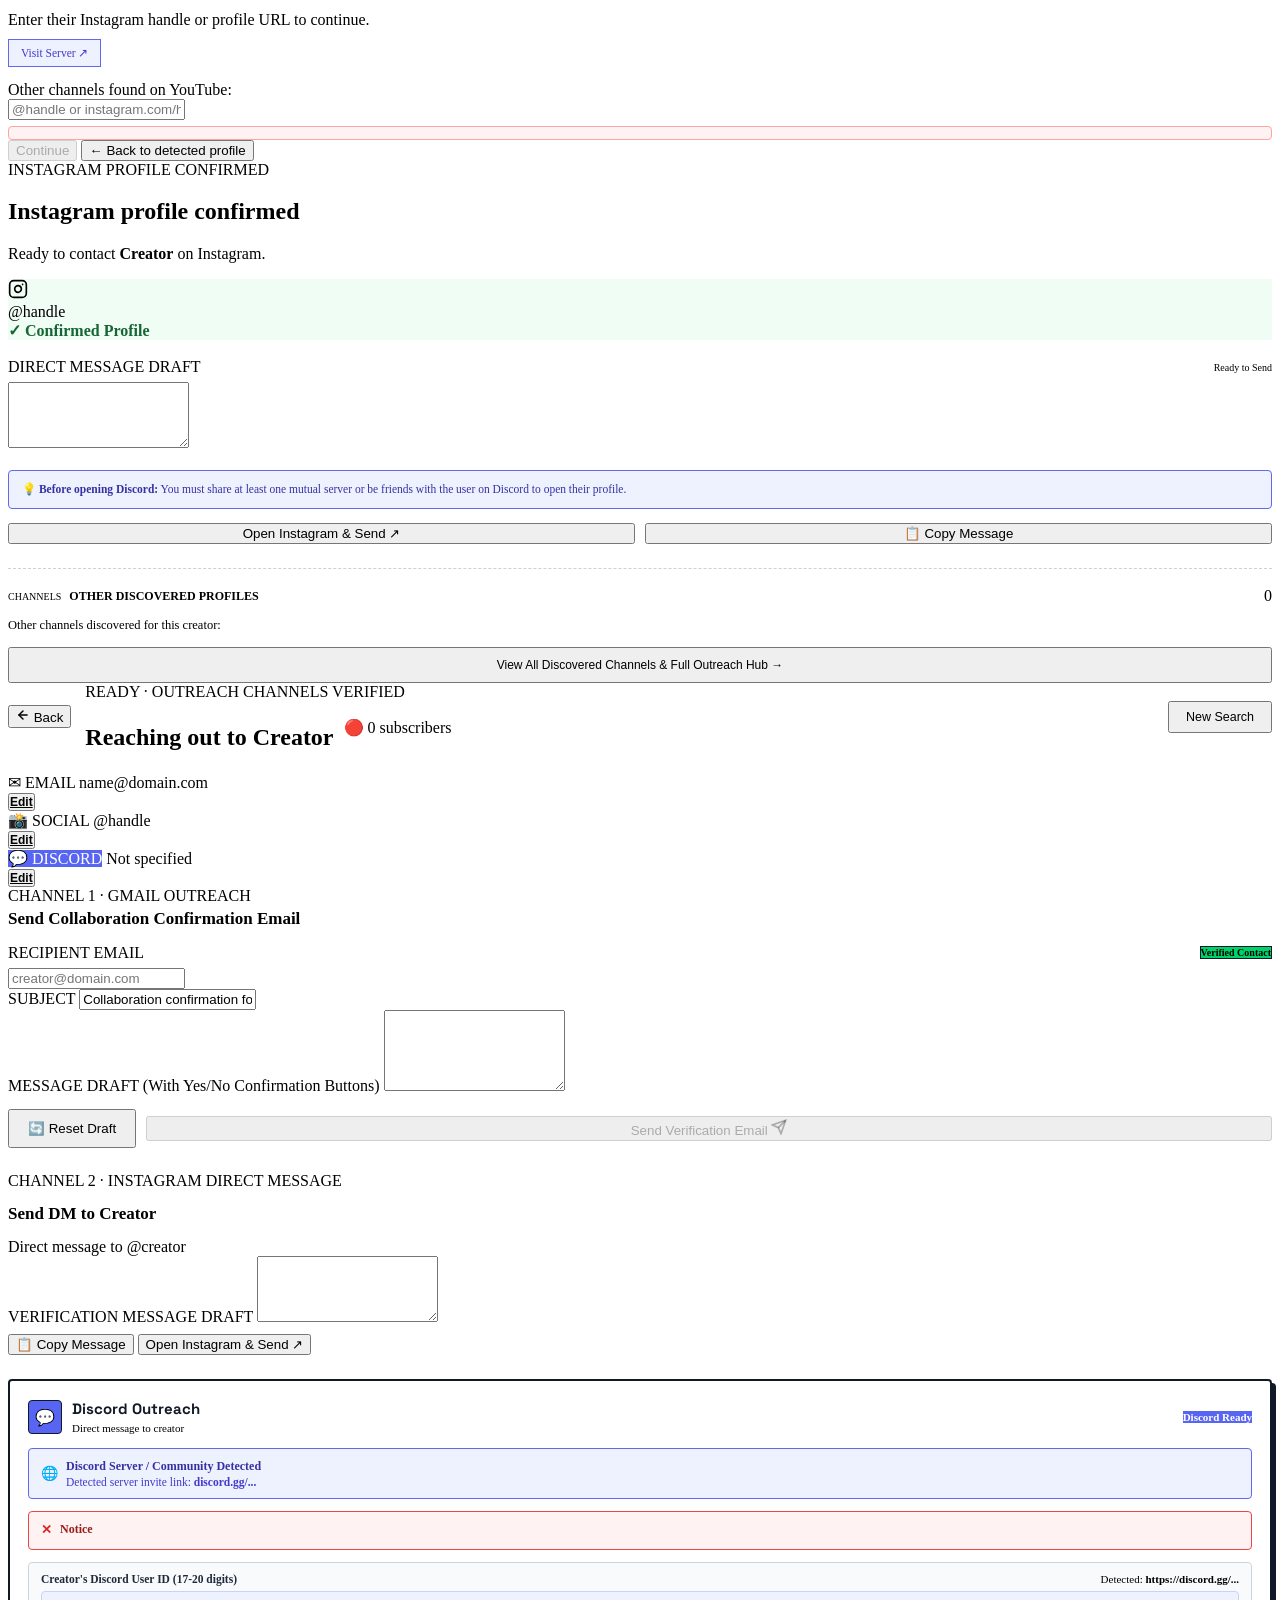
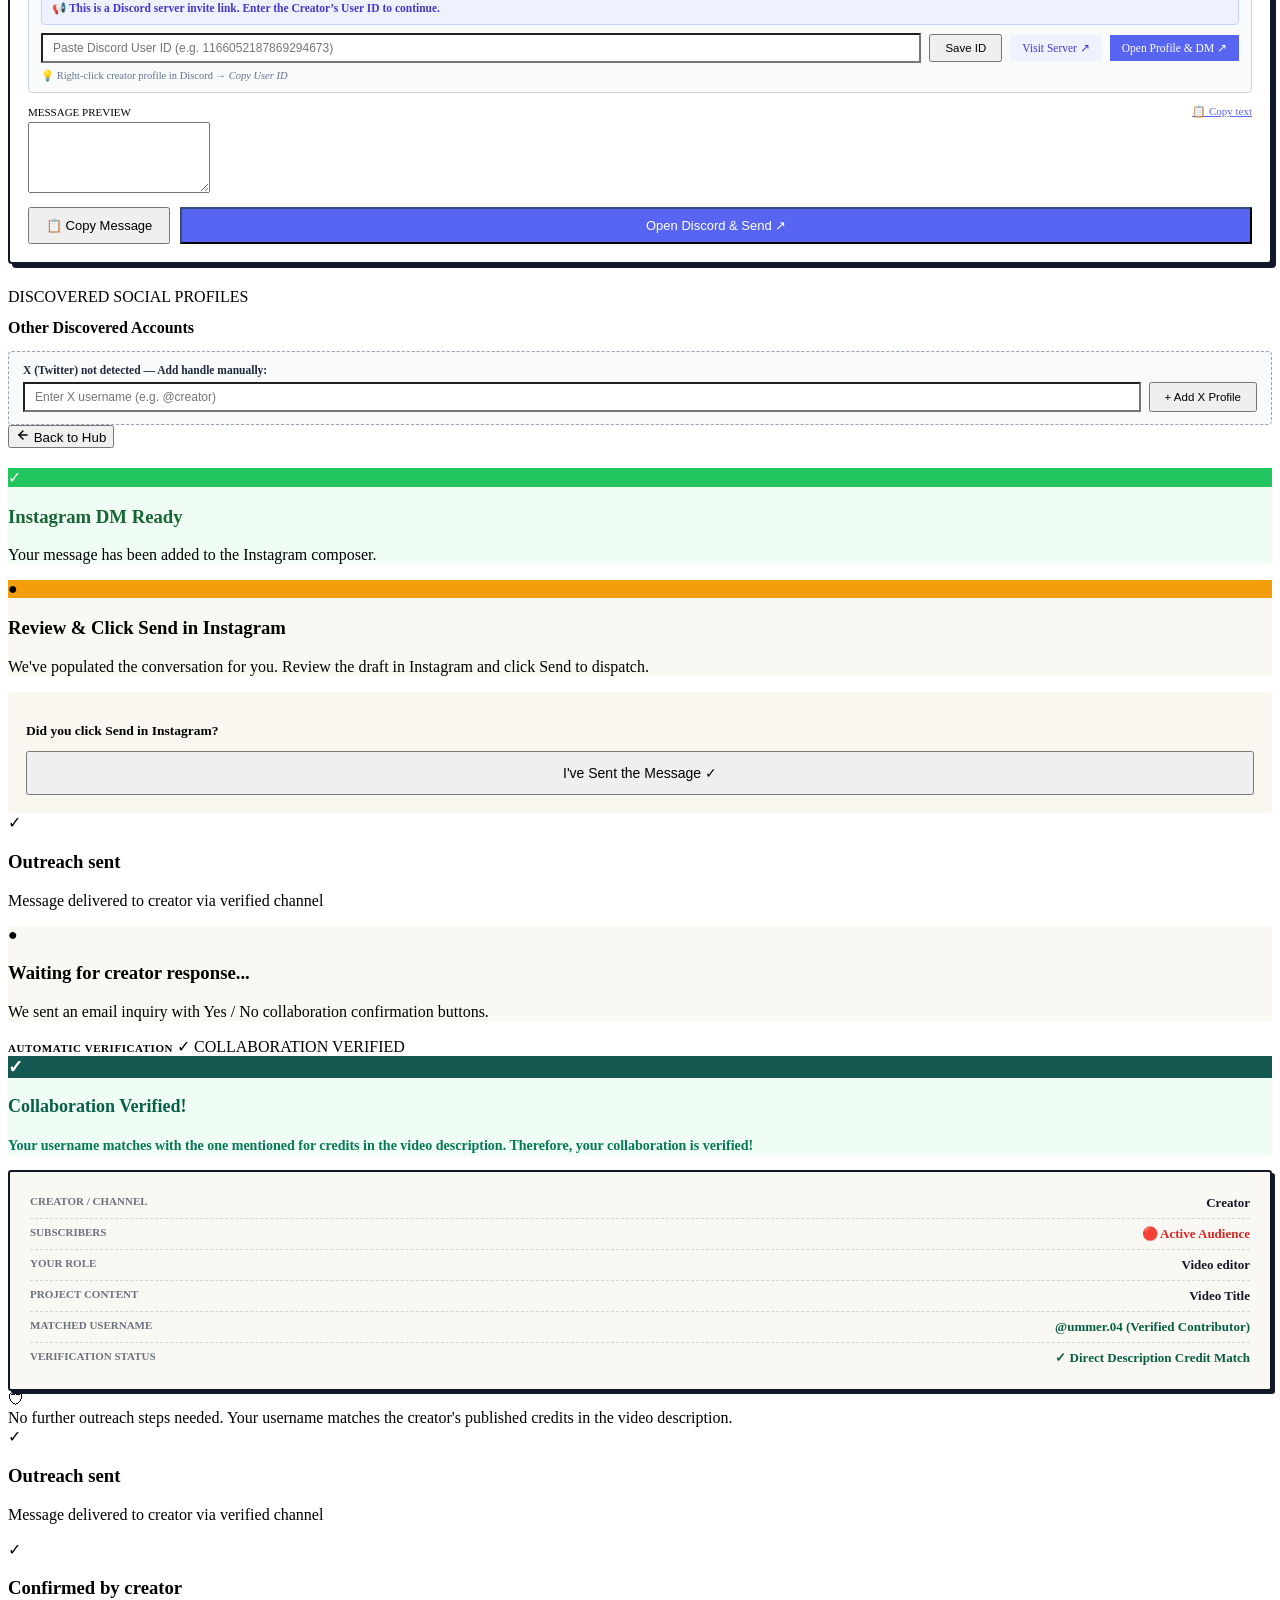
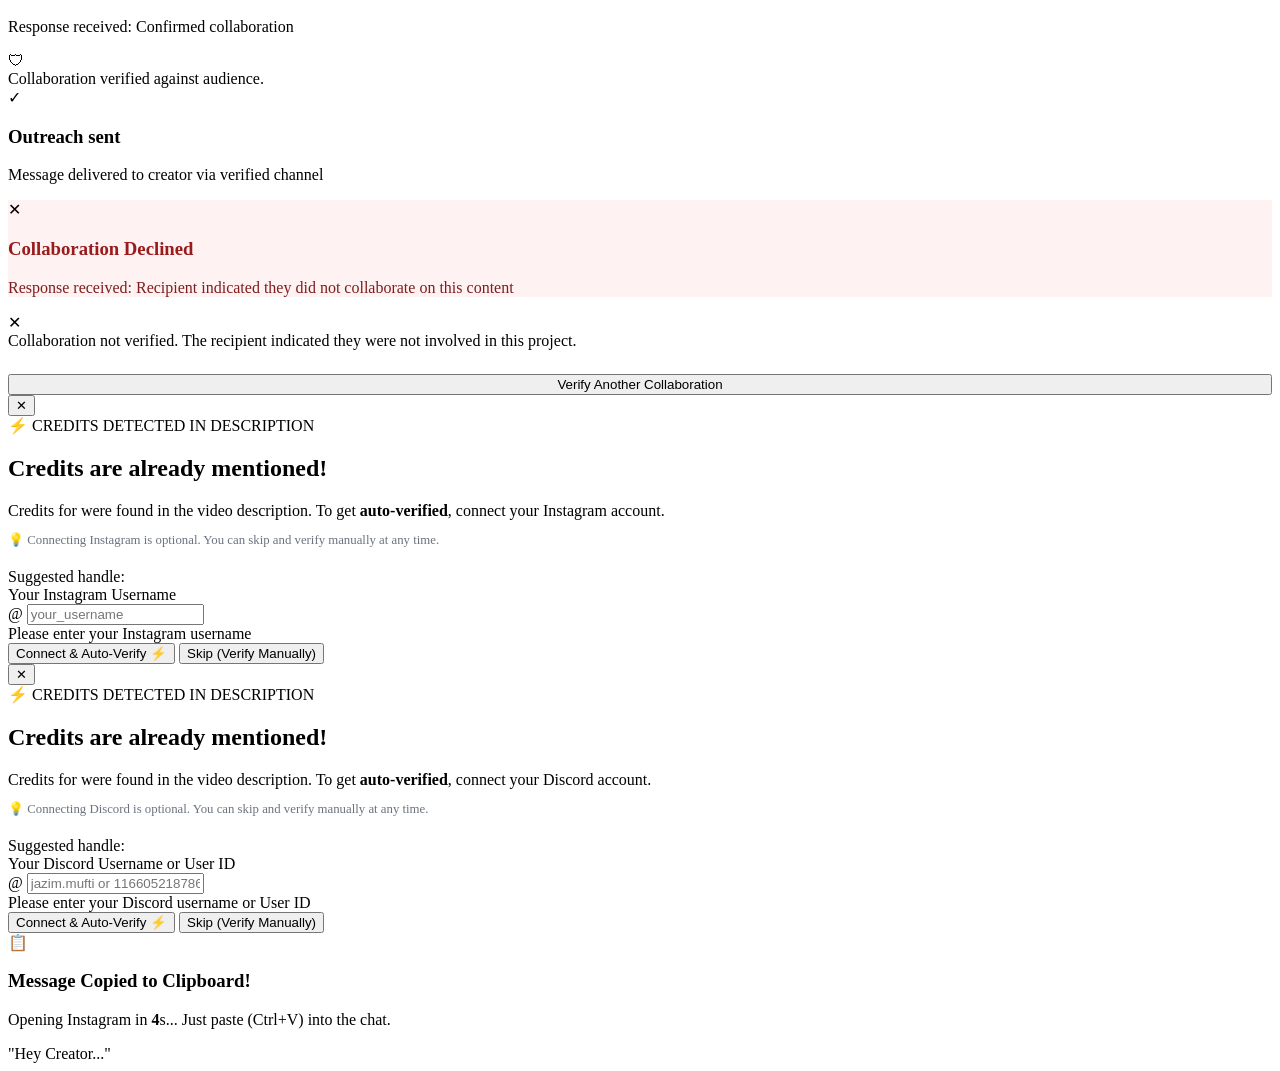
==== commit 169cf633: "Remove prefilled video editor from role input" ====
--- a/frontend/index.html
+++ b/frontend/index.html
@@ -74,7 +74,6 @@
                             name="user_role" 
                             class="retro-input" 
                             placeholder="e.g. Editor, thumbnail designer"
-                            value="Video editor"
                             autocomplete="off"
                         >
                     </div>
